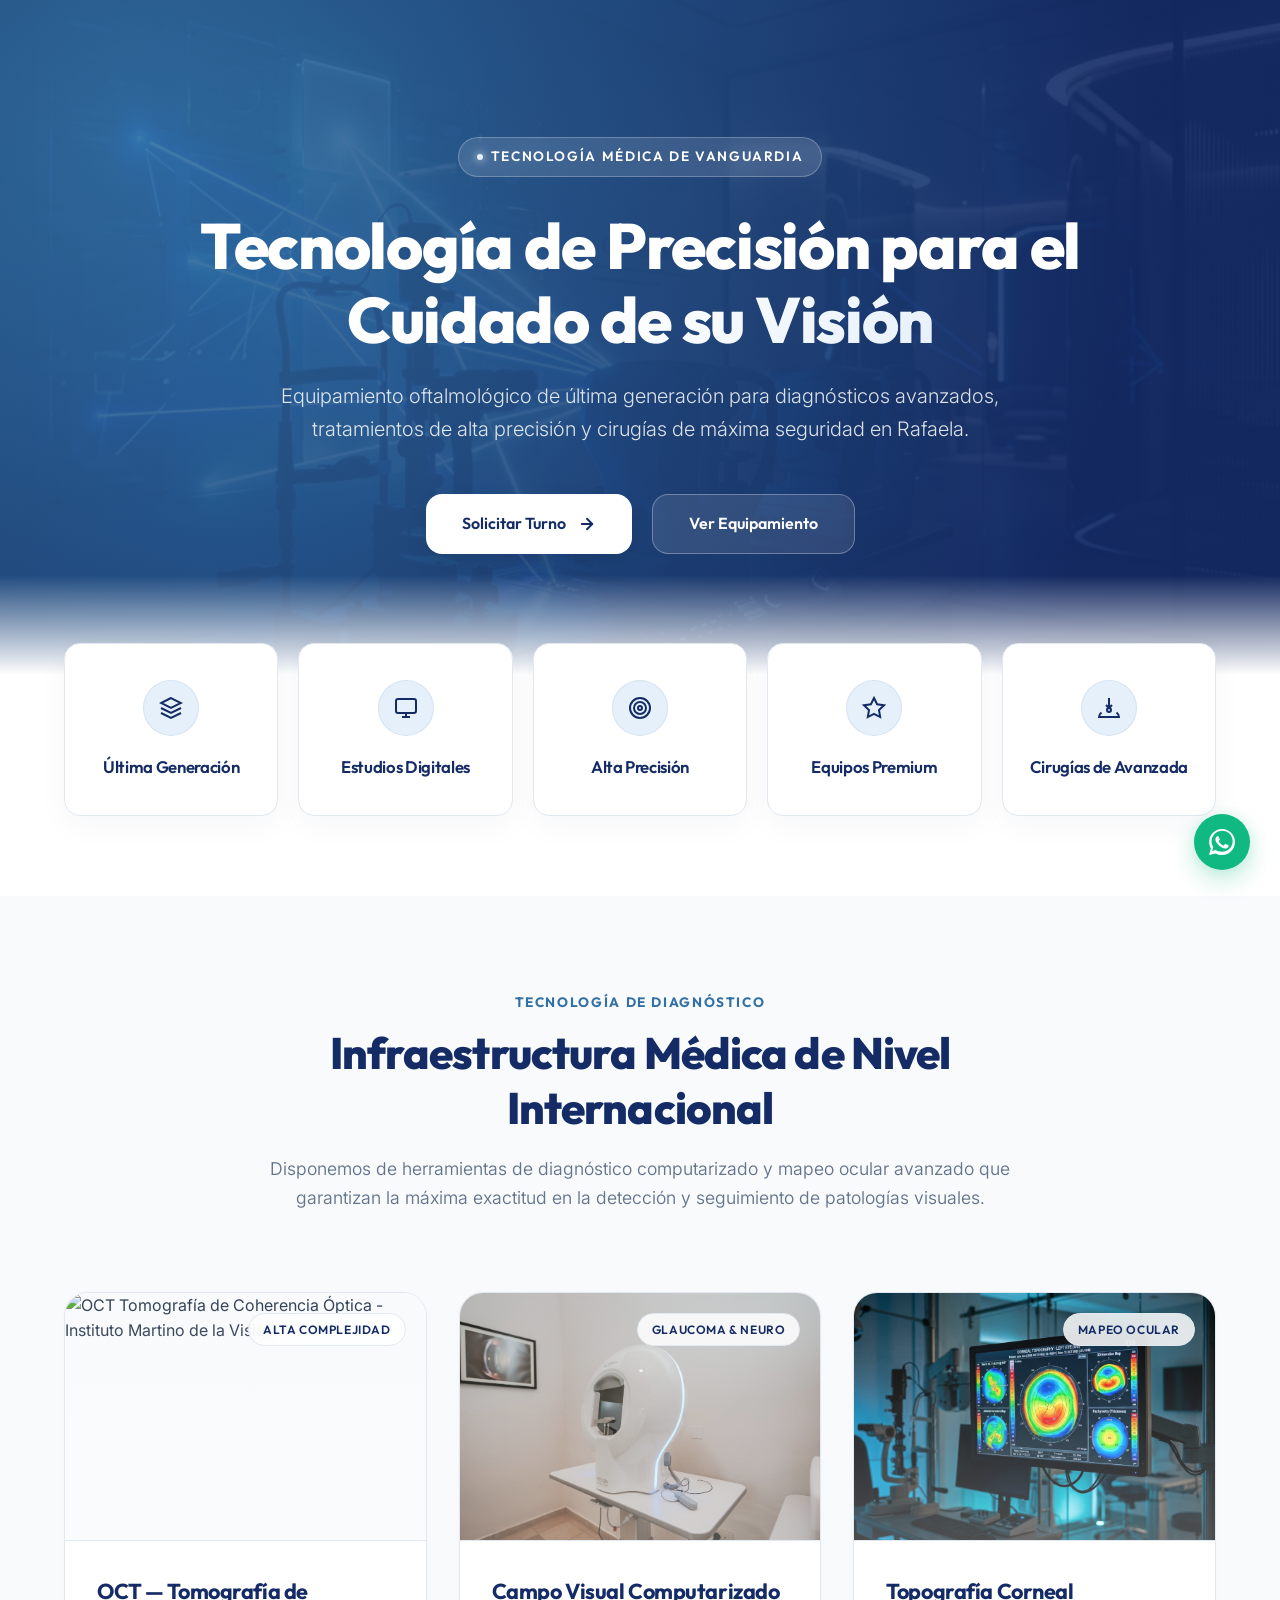
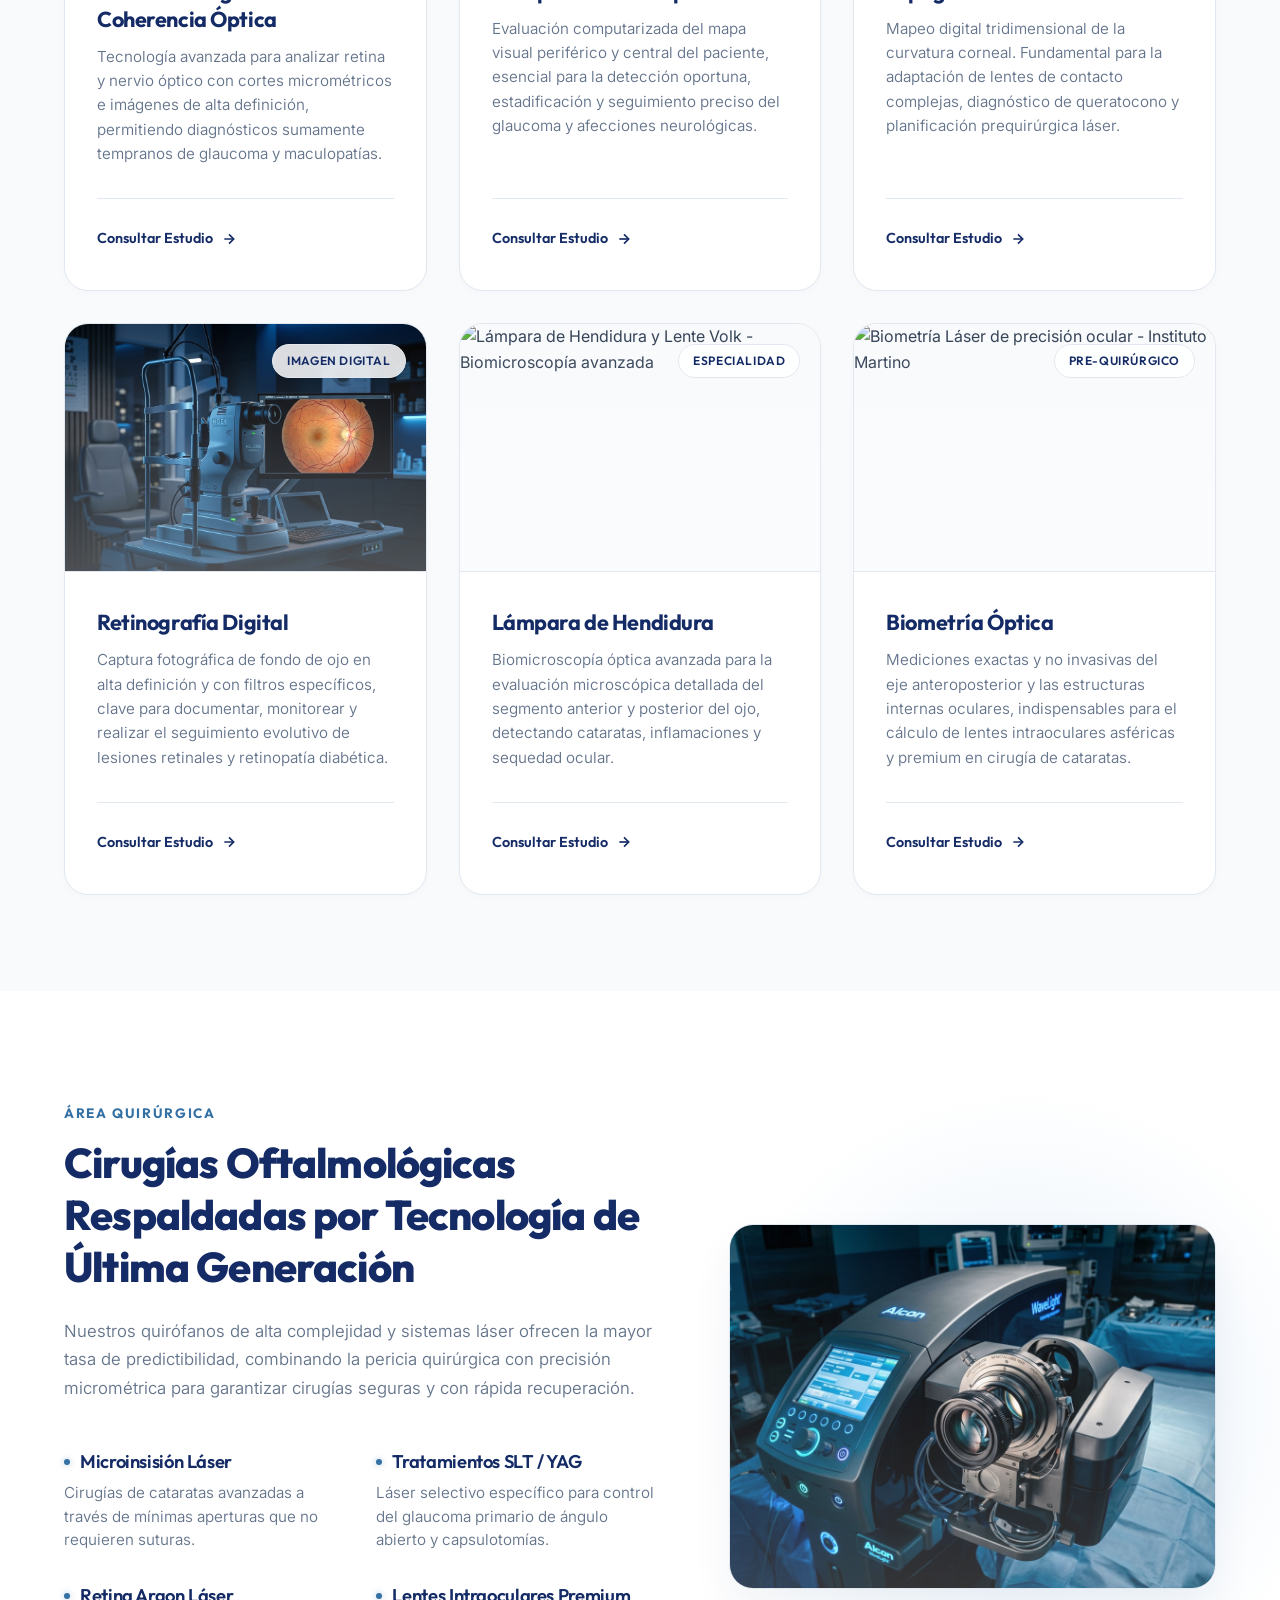
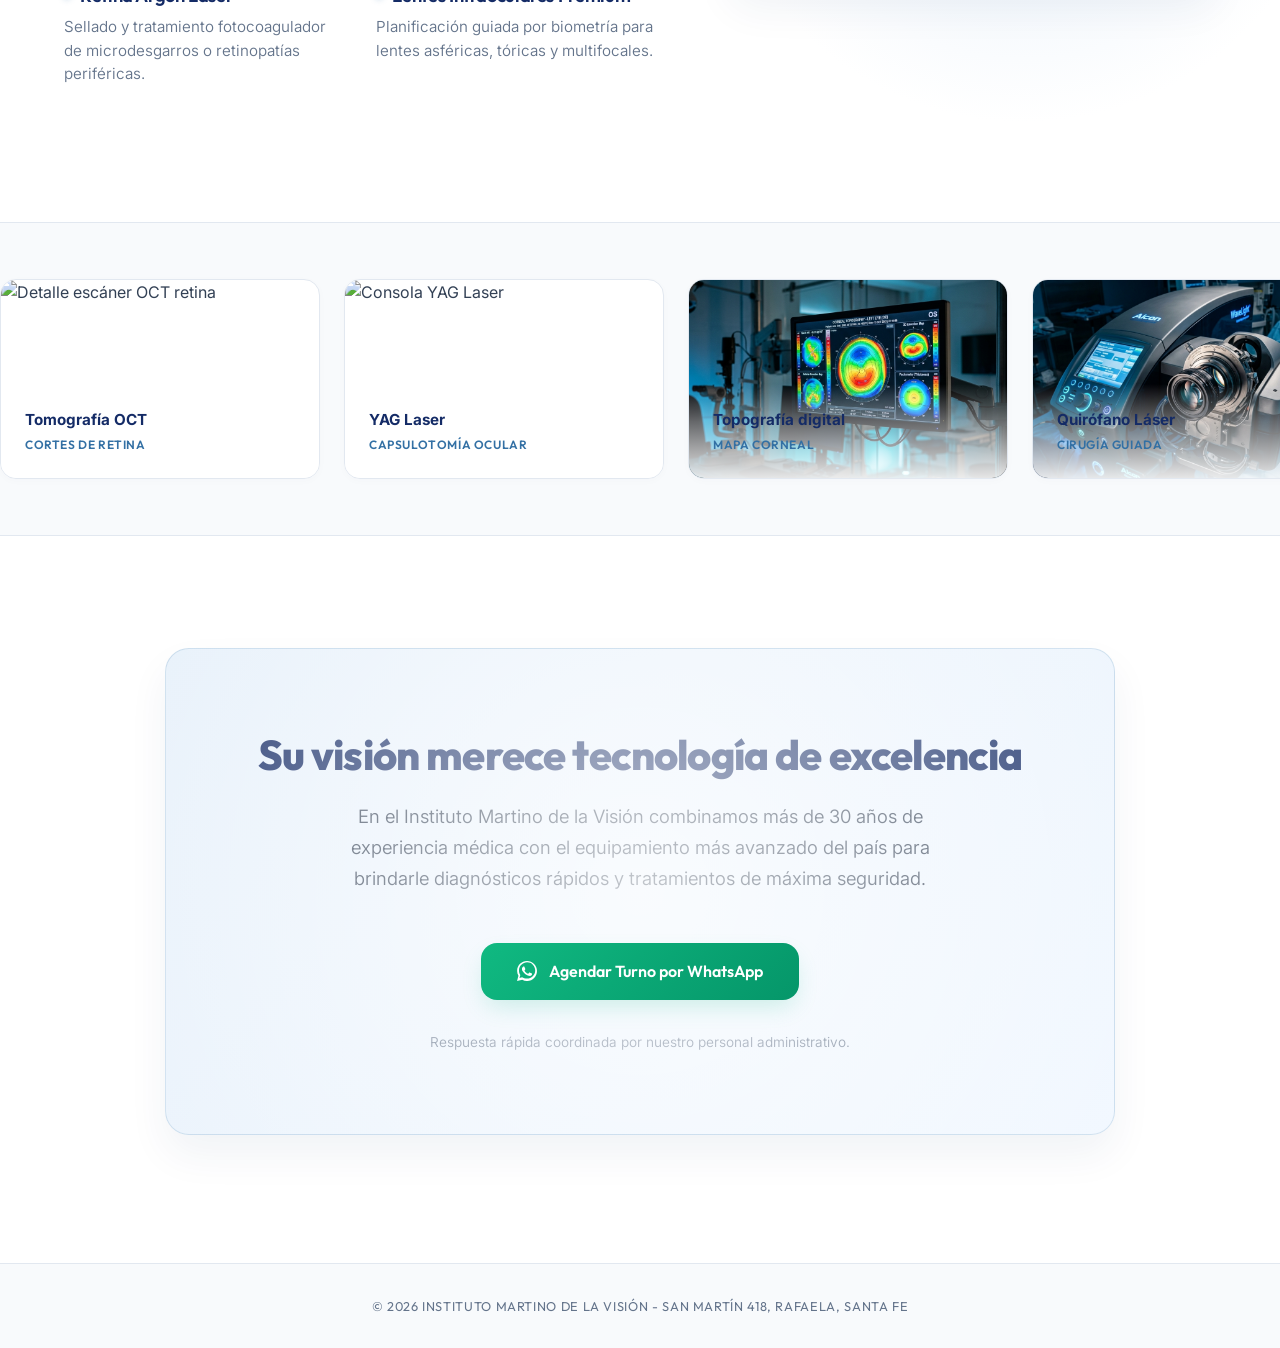
==== index.html @ b9abd625 "Initial commit: Landing page and updated equipment image for Campo Visual Computarizado" ====
<!DOCTYPE html>
<html lang="es">
<head>
    <meta charset="UTF-8">
    <meta name="viewport" content="width=device-width, initial-scale=1.0">
    <meta http-equiv="X-UA-Compatible" content="IE=edge">
    
    <!-- SEO Optimization -->
    <title>Tecnología y Equipamiento Oftalmológico de Avanzada | Instituto Martino de la Visión</title>
    <meta name="description" content="Acceda al equipamiento oftalmológico de última generación en Rafaela. Diagnósticos de precisión, tomografía OCT, topografía corneal, estudios computarizados y cirugías oftalmológicas avanzadas de máxima seguridad en el Instituto Martino.">
    <meta name="keywords" content="equipamiento oftalmológico Rafaela, tecnología oftalmológica, OCT Rafaela, estudios oftalmológicos Rafaela, tomografía ocular Rafaela, clínica oftalmológica avanzada, Instituto Martino equipamiento, biometría láser Rafaela, campo visual computarizado Rafaela">
    <meta name="author" content="Instituto Martino de la Visión">
    
    <!-- Favicon (Wix CDN representation for seamlessness) -->
    <link rel="icon" sizes="192x192" href="https://static.parastorage.com/client/pfavico.ico" type="image/x-icon">
    
    <!-- Local Stylesheet -->
    <link rel="stylesheet" href="css/styles.css">
</head>
<body>

    <!-- SECTION 1: HERO (Cinemática e Impactante) -->
    <section class="hero" aria-labelledby="hero-heading">
        <div class="hero-container">
            <span class="hero-tag">Tecnología Médica de Vanguardia</span>
            <h1 id="hero-heading" class="hero-title">
                Tecnología de Precisión para el <span>Cuidado de su Visión</span>
            </h1>
            <p class="hero-subtitle">
                Equipamiento oftalmológico de última generación para diagnósticos avanzados, tratamientos de alta precisión y cirugías de máxima seguridad en Rafaela.
            </p>
            <div class="hero-actions">
                <a href="#cta" class="btn btn-primary" id="hero-cta-turno">
                    Solicitar Turno
                    <svg width="18" height="18" viewBox="0 0 24 24" fill="none" stroke="currentColor" stroke-width="2.5" stroke-linecap="round" stroke-linejoin="round">
                        <line x1="5" y1="12" x2="19" y2="12"></line>
                        <polyline points="12 5 19 12 12 19"></polyline>
                    </svg>
                </a>
                <a href="#equipamiento" class="btn btn-secondary" id="hero-cta-equipos">Ver Equipamiento</a>
            </div>
        </div>
    </section>

    <!-- SECTION 2: ESTADÍSTICAS PREMIUM (Apple Style Cards) -->
    <section class="stats" aria-label="Pilares Tecnológicos">
        <div class="stats-container">
            <!-- Card 1: Última Generación -->
            <div class="stat-card" id="stat-generacion">
                <div class="stat-icon-wrapper">
                    <svg viewBox="0 0 24 24">
                        <path d="M12 2L2 7l10 5 10-5-10-5zM2 17l10 5 10-5M2 12l10 5 10-5"/>
                    </svg>
                </div>
                <h3 class="stat-title">Última Generación</h3>
            </div>
            
            <!-- Card 2: Estudios Computarizados -->
            <div class="stat-card" id="stat-estudios">
                <div class="stat-icon-wrapper">
                    <svg viewBox="0 0 24 24">
                        <rect x="2" y="3" width="20" height="14" rx="2" ry="2"/>
                        <line x1="8" y1="21" x2="16" y2="21"/>
                        <line x1="12" y1="17" x2="12" y2="21"/>
                    </svg>
                </div>
                <h3 class="stat-title">Estudios Digitales</h3>
            </div>
            
            <!-- Card 3: Alta Precisión -->
            <div class="stat-card" id="stat-precision">
                <div class="stat-icon-wrapper">
                    <svg viewBox="0 0 24 24">
                        <circle cx="12" cy="12" r="10"/>
                        <circle cx="12" cy="12" r="6"/>
                        <circle cx="12" cy="12" r="2"/>
                    </svg>
                </div>
                <h3 class="stat-title">Alta Precisión</h3>
            </div>
            
            <!-- Card 4: Equipamiento Premium -->
            <div class="stat-card" id="stat-premium">
                <div class="stat-icon-wrapper">
                    <svg viewBox="0 0 24 24">
                        <polygon points="12 2 15.09 8.26 22 9.27 17 14.14 18.18 21.02 12 17.77 5.82 21.02 7 14.14 2 9.27 8.91 8.26 12 2"/>
                    </svg>
                </div>
                <h3 class="stat-title">Equipos Premium</h3>
            </div>
            
            <!-- Card 5: Cirugías Avanzadas -->
            <div class="stat-card" id="stat-cirugias">
                <div class="stat-icon-wrapper">
                    <svg viewBox="0 0 24 24">
                        <path d="M4.5 16.5c-1.5 1.25-2.5 3-2.5 4.5h20c0-1.5-1-3.25-2.5-4.5"/>
                        <path d="M12 2v10M9 9l3 3 3-3"/>
                        <circle cx="12" cy="14" r="2"/>
                    </svg>
                </div>
                <h3 class="stat-title">Cirugías de Avanzada</h3>
            </div>
        </div>
    </section>

    <!-- SECTION 3: NUESTRO EQUIPAMIENTO (Rejilla de Tarjetas Grandes) -->
    <section class="equipment-section" id="equipamiento" aria-labelledby="equipamiento-heading">
        <div class="section-header">
            <span class="section-badge">Tecnología de Diagnóstico</span>
            <h2 id="equipamiento-heading" class="section-title">Infraestructura Médica de Nivel Internacional</h2>
            <p class="section-description">
                Disponemos de herramientas de diagnóstico computarizado y mapeo ocular avanzado que garantizan la máxima exactitud en la detección y seguimiento de patologías visuales.
            </p>
        </div>
        
        <div class="equipment-grid">
            <!-- 1. OCT — Tomografía de Coherencia Óptica -->
            <article class="equipment-card" id="card-oct">
                <div class="equipment-image-container">
                    <img src="https://static.wixstatic.com/media/8e4473_d37903acd09848698df9f191462b2efa~mv2.png" 
                         alt="OCT Tomografía de Coherencia Óptica - Instituto Martino de la Visión" 
                         class="equipment-image" loading="lazy">
                    <div class="equipment-image-overlay"></div>
                    <span class="equipment-badge">Alta Complejidad</span>
                </div>
                <div class="equipment-info">
                    <h3 class="equipment-name">OCT — Tomografía de Coherencia Óptica</h3>
                    <p class="equipment-desc">
                        Tecnología avanzada para analizar retina y nervio óptico con cortes micrométricos e imágenes de alta definición, permitiendo diagnósticos sumamente tempranos de glaucoma y maculopatías.
                    </p>
                    <div class="equipment-footer">
                        <a href="https://wa.me/5493492217219?text=Hola,%20quisiera%20consultar%20por%20un%20estudio%20de%20OCT" 
                           class="equipment-action" target="_blank" rel="noopener noreferrer">
                            Consultar Estudio
                            <svg viewBox="0 0 24 24">
                                <line x1="5" y1="12" x2="19" y2="12"></line>
                                <polyline points="12 5 19 12 12 19"></polyline>
                            </svg>
                        </a>
                    </div>
                </div>
            </article>

            <!-- 2. Campo Visual Computarizado -->
            <article class="equipment-card" id="card-cvc">
                <div class="equipment-image-container">
                    <img src="images/campo_visual.jpg" 
                         alt="Campo Visual Computarizado - Analizador Humprey moderno" 
                         class="equipment-image" loading="lazy">
                    <div class="equipment-image-overlay"></div>
                    <span class="equipment-badge">Glaucoma & Neuro</span>
                </div>
                <div class="equipment-info">
                    <h3 class="equipment-name">Campo Visual Computarizado</h3>
                    <p class="equipment-desc">
                        Evaluación computarizada del mapa visual periférico y central del paciente, esencial para la detección oportuna, estadificación y seguimiento preciso del glaucoma y afecciones neurológicas.
                    </p>
                    <div class="equipment-footer">
                        <a href="https://wa.me/5493492217219?text=Hola,%20quisiera%20consultar%20por%20un%20estudio%20de%20Campo%20Visual%20Computarizado" 
                           class="equipment-action" target="_blank" rel="noopener noreferrer">
                            Consultar Estudio
                            <svg viewBox="0 0 24 24">
                                <line x1="5" y1="12" x2="19" y2="12"></line>
                                <polyline points="12 5 19 12 12 19"></polyline>
                            </svg>
                        </a>
                    </div>
                </div>
            </article>

            <!-- 3. Topografía Corneal -->
            <article class="equipment-card" id="card-topografia">
                <div class="equipment-image-container">
                    <img src="images/topografia_corneal.png" 
                         alt="Topografía Corneal - Mapeo 3D digital de la córnea" 
                         class="equipment-image" loading="lazy">
                    <div class="equipment-image-overlay"></div>
                    <span class="equipment-badge">Mapeo Ocular</span>
                </div>
                <div class="equipment-info">
                    <h3 class="equipment-name">Topografía Corneal</h3>
                    <p class="equipment-desc">
                        Mapeo digital tridimensional de la curvatura corneal. Fundamental para la adaptación de lentes de contacto complejas, diagnóstico de queratocono y planificación prequirúrgica láser.
                    </p>
                    <div class="equipment-footer">
                        <a href="https://wa.me/5493492217219?text=Hola,%20quisiera%20consultar%20por%20un%20estudio%20de%20Topograf%C3%ADa%20Corneal" 
                           class="equipment-action" target="_blank" rel="noopener noreferrer">
                            Consultar Estudio
                            <svg viewBox="0 0 24 24">
                                <line x1="5" y1="12" x2="19" y2="12"></line>
                                <polyline points="12 5 19 12 12 19"></polyline>
                            </svg>
                        </a>
                    </div>
                </div>
            </article>

            <!-- 4. Retinografía Digital -->
            <article class="equipment-card" id="card-retinografia">
                <div class="equipment-image-container">
                    <img src="images/retinografia.png" 
                         alt="Retinografía Digital de alta resolución de retina" 
                         class="equipment-image" loading="lazy">
                    <div class="equipment-image-overlay"></div>
                    <span class="equipment-badge">Imagen Digital</span>
                </div>
                <div class="equipment-info">
                    <h3 class="equipment-name">Retinografía Digital</h3>
                    <p class="equipment-desc">
                        Captura fotográfica de fondo de ojo en alta definición y con filtros específicos, clave para documentar, monitorear y realizar el seguimiento evolutivo de lesiones retinales y retinopatía diabética.
                    </p>
                    <div class="equipment-footer">
                        <a href="https://wa.me/5493492217219?text=Hola,%20quisiera%20consultar%20por%20un%20estudio%20de%20Retinograf%C3%ADa%20Digital" 
                           class="equipment-action" target="_blank" rel="noopener noreferrer">
                            Consultar Estudio
                            <svg viewBox="0 0 24 24">
                                <line x1="5" y1="12" x2="19" y2="12"></line>
                                <polyline points="12 5 19 12 12 19"></polyline>
                            </svg>
                        </a>
                    </div>
                </div>
            </article>

            <!-- 5. Lámpara de Hendidura -->
            <article class="equipment-card" id="card-hendidura">
                <div class="equipment-image-container">
                    <img src="https://static.wixstatic.com/media/8e4473_5eaf302581384e9aa98f4da72eb62b73~mv2.png" 
                         alt="Lámpara de Hendidura y Lente Volk - Biomicroscopía avanzada" 
                         class="equipment-image" loading="lazy">
                    <div class="equipment-image-overlay"></div>
                    <span class="equipment-badge">Especialidad</span>
                </div>
                <div class="equipment-info">
                    <h3 class="equipment-name">Lámpara de Hendidura</h3>
                    <p class="equipment-desc">
                        Biomicroscopía óptica avanzada para la evaluación microscópica detallada del segmento anterior y posterior del ojo, detectando cataratas, inflamaciones y sequedad ocular.
                    </p>
                    <div class="equipment-footer">
                        <a href="https://wa.me/5493492217219?text=Hola,%20quisiera%20consultar%20por%20una%20consulta%20con%20L%C3%A1mpara%20de%20Hendidura" 
                           class="equipment-action" target="_blank" rel="noopener noreferrer">
                            Consultar Estudio
                            <svg viewBox="0 0 24 24">
                                <line x1="5" y1="12" x2="19" y2="12"></line>
                                <polyline points="12 5 19 12 12 19"></polyline>
                            </svg>
                        </a>
                    </div>
                </div>
            </article>

            <!-- 6. Biometría Óptica -->
            <article class="equipment-card" id="card-biometria">
                <div class="equipment-image-container">
                    <img src="https://static.wixstatic.com/media/8e4473_514353db1e6e42b592003eb2cf0bf6c0~mv2.jpg" 
                         alt="Biometría Láser de precisión ocular - Instituto Martino" 
                         class="equipment-image" loading="lazy">
                    <div class="equipment-image-overlay"></div>
                    <span class="equipment-badge">Pre-Quirúrgico</span>
                </div>
                <div class="equipment-info">
                    <h3 class="equipment-name">Biometría Óptica</h3>
                    <p class="equipment-desc">
                        Mediciones exactas y no invasivas del eje anteroposterior y las estructuras internas oculares, indispensables para el cálculo de lentes intraoculares asféricas y premium en cirugía de cataratas.
                    </p>
                    <div class="equipment-footer">
                        <a href="https://wa.me/5493492217219?text=Hola,%20quisiera%20consultar%20por%20un%20estudio%20de%20Biometr%C3%ADa%20%C3%93ptica" 
                           class="equipment-action" target="_blank" rel="noopener noreferrer">
                            Consultar Estudio
                            <svg viewBox="0 0 24 24">
                                <line x1="5" y1="12" x2="19" y2="12"></line>
                                <polyline points="12 5 19 12 12 19"></polyline>
                            </svg>
                        </a>
                    </div>
                </div>
            </article>
        </div>
    </section>

    <!-- SECTION 4: TECNOLOGÍA PARA CIRUGÍAS (Diseño Premium Oscuro) -->
    <section class="surgery-section" aria-labelledby="surgery-heading">
        <div class="surgery-container">
            <div class="surgery-content">
                <span class="section-badge">Área Quirúrgica</span>
                <h2 id="surgery-heading" class="surgery-title">Cirugías Oftalmológicas Respaldadas por Tecnología de Última Generación</h2>
                <p class="surgery-desc">
                    Nuestros quirófanos de alta complejidad y sistemas láser ofrecen la mayor tasa de predictibilidad, combinando la pericia quirúrgica con precisión micrométrica para garantizar cirugías seguras y con rápida recuperación.
                </p>
                
                <div class="surgery-features">
                    <div class="surgery-feature-item">
                        <h4 class="surgery-feature-title">Microinsisión Láser</h4>
                        <p class="surgery-feature-text">Cirugías de cataratas avanzadas a través de mínimas aperturas que no requieren suturas.</p>
                    </div>
                    <div class="surgery-feature-item">
                        <h4 class="surgery-feature-title">Tratamientos SLT / YAG</h4>
                        <p class="surgery-feature-text">Láser selectivo específico para control del glaucoma primario de ángulo abierto y capsulotomías.</p>
                    </div>
                    <div class="surgery-feature-item">
                        <h4 class="surgery-feature-title">Retina Argon Láser</h4>
                        <p class="surgery-feature-text">Sellado y tratamiento fotocoagulador de microdesgarros o retinopatías periféricas.</p>
                    </div>
                    <div class="surgery-feature-item">
                        <h4 class="surgery-feature-title">Lentes Intraoculares Premium</h4>
                        <p class="surgery-feature-text">Planificación guiada por biometría para lentes asféricas, tóricas y multifocales.</p>
                    </div>
                </div>
            </div>
            <div class="surgery-image-container">
                <img src="images/laser_oftalmologico.png" 
                     alt="Equipamiento láser quirúrgico avanzado en quirófano oftalmológico" 
                     class="surgery-image" loading="lazy">
                <div class="surgery-image-overlay"></div>
            </div>
        </div>
    </section>

    <!-- SECTION 5: EXPERIENCIA VISUAL (Banda Deslizante Tecnológica) -->
    <section class="experience-section" aria-label="Galería Tecnológica">
        <div class="slider-wrapper">
            <!-- Slide 1: OCT -->
            <div class="slider-card">
                <img src="https://static.wixstatic.com/media/8e4473_d37903acd09848698df9f191462b2efa~mv2.png" alt="Detalle escáner OCT retina" loading="lazy">
                <div class="slider-overlay">
                    <span class="slider-card-title">Tomografía OCT</span>
                    <span class="slider-card-desc">Cortes de Retina</span>
                </div>
            </div>
            <!-- Slide 2: YAG -->
            <div class="slider-card">
                <img src="https://static.wixstatic.com/media/8e4473_077b68dfe21340bda96fb68768ef85d5~mv2.jpg" alt="Consola YAG Laser" loading="lazy">
                <div class="slider-overlay">
                    <span class="slider-card-title">YAG Laser</span>
                    <span class="slider-card-desc">Capsulotomía Ocular</span>
                </div>
            </div>
            <!-- Slide 3: Corneal Topo -->
            <div class="slider-card">
                <img src="images/topografia_corneal.png" alt="Mapa corneal digital 3D" loading="lazy">
                <div class="slider-overlay">
                    <span class="slider-card-title">Topografía digital</span>
                    <span class="slider-card-desc">Mapa Corneal</span>
                </div>
            </div>
            <!-- Slide 4: Laser consola -->
            <div class="slider-card">
                <img src="images/laser_oftalmologico.png" alt="Instrumental óptico de precisión quirúrgica" loading="lazy">
                <div class="slider-overlay">
                    <span class="slider-card-title">Quirófano Láser</span>
                    <span class="slider-card-desc">Cirugía Guiada</span>
                </div>
            </div>
            <!-- Slide 5: Refractometro -->
            <div class="slider-card">
                <img src="https://static.wixstatic.com/media/8e4473_ec1150f61818477e867209f258da2b09~mv2.jpg" alt="Auto-refractómetro digital" loading="lazy">
                <div class="slider-overlay">
                    <span class="slider-card-title">Auto-Refracción</span>
                    <span class="slider-card-desc">Medición Automatizada</span>
                </div>
            </div>
            <!-- Slide 6: Retinografía -->
            <div class="slider-card">
                <img src="images/retinografia.png" alt="Primer plano de escáner retinal de fondo de ojo" loading="lazy">
                <div class="slider-overlay">
                    <span class="slider-card-title">Retinografía HD</span>
                    <span class="slider-card-desc">Fondo de Ojo</span>
                </div>
            </div>
            
            <!-- DUPLICADO PARA EFECTO MARQUEE INFINITO SIN CORTES -->
            <div class="slider-card">
                <img src="https://static.wixstatic.com/media/8e4473_d37903acd09848698df9f191462b2efa~mv2.png" alt="Detalle escáner OCT retina" loading="lazy">
                <div class="slider-overlay">
                    <span class="slider-card-title">Tomografía OCT</span>
                    <span class="slider-card-desc">Cortes de Retina</span>
                </div>
            </div>
            <div class="slider-card">
                <img src="https://static.wixstatic.com/media/8e4473_077b68dfe21340bda96fb68768ef85d5~mv2.jpg" alt="Consola YAG Laser" loading="lazy">
                <div class="slider-overlay">
                    <span class="slider-card-title">YAG Laser</span>
                    <span class="slider-card-desc">Capsulotomía Ocular</span>
                </div>
            </div>
            <div class="slider-card">
                <img src="images/topografia_corneal.png" alt="Mapa corneal digital 3D" loading="lazy">
                <div class="slider-overlay">
                    <span class="slider-card-title">Topografía digital</span>
                    <span class="slider-card-desc">Mapa Corneal</span>
                </div>
            </div>
            <div class="slider-card">
                <img src="images/laser_oftalmologico.png" alt="Instrumental óptico de precisión quirúrgica" loading="lazy">
                <div class="slider-overlay">
                    <span class="slider-card-title">Quirófano Láser</span>
                    <span class="slider-card-desc">Cirugía Guiada</span>
                </div>
            </div>
            <div class="slider-card">
                <img src="https://static.wixstatic.com/media/8e4473_ec1150f61818477e867209f258da2b09~mv2.jpg" alt="Auto-refractómetro digital" loading="lazy">
                <div class="slider-overlay">
                    <span class="slider-card-title">Auto-Refracción</span>
                    <span class="slider-card-desc">Medición Automatizada</span>
                </div>
            </div>
            <div class="slider-card">
                <img src="images/retinografia.png" alt="Primer plano de escáner retinal de fondo de ojo" loading="lazy">
                <div class="slider-overlay">
                    <span class="slider-card-title">Retinografía HD</span>
                    <span class="slider-card-desc">Fondo de Ojo</span>
                </div>
            </div>
        </div>
    </section>

    <!-- SECTION 6: CTA FINAL (WhatsApp) -->
    <section class="cta-section" id="cta" aria-labelledby="cta-heading">
        <div class="cta-container">
            <h2 id="cta-heading" class="cta-title">Su visión merece tecnología de excelencia</h2>
            <p class="cta-subtitle">
                En el Instituto Martino de la Visión combinamos más de 30 años de experiencia médica con el equipamiento más avanzado del país para brindarle diagnósticos rápidos y tratamientos de máxima seguridad.
            </p>
            <div class="cta-buttons">
                <a href="https://wa.me/5493492217219?text=Hola,%20quisiera%20solicitar%20un%20turno%20para%20estudios%20oftalmol%C3%B3gicos" 
                   class="btn btn-whatsapp" target="_blank" rel="noopener noreferrer">
                    <!-- WhatsApp SVG Icon -->
                    <svg viewBox="0 0 24 24">
                        <path d="M.057 24l1.687-6.163c-1.041-1.804-1.588-3.849-1.587-5.946C.06 5.348 5.397.01 12.008.01c3.202.001 6.212 1.246 8.477 3.513 2.262 2.268 3.507 5.28 3.505 8.484-.004 6.657-5.34 11.997-11.953 11.997-2.005-.001-3.973-.502-5.724-1.458L0 24zm6.06-4.526c1.677.994 3.321 1.52 5.864 1.522 5.432 0 9.852-4.364 9.855-9.727.002-2.599-1.01-5.044-2.85-6.887C17.29 2.54 14.85 1.52 12.235 1.52c-5.438 0-9.856 4.367-9.859 9.729-.001 2.189.576 3.791 1.597 5.409l-.99 3.616 3.074-.8zM17.47 14.77c-.3-.15-1.776-.875-2.05-.974-.275-.098-.475-.148-.675.15-.2.3-.775.974-.95 1.173-.175.2-.35.225-.65.075-.3-.15-1.267-.467-2.413-1.487-.893-.795-1.495-1.777-1.67-2.076-.175-.3-.02-.462.13-.611.135-.134.3-.349.45-.524.148-.175.2-.299.3-.499.1-.2.05-.375-.025-.524-.075-.15-.675-1.625-.925-2.224-.244-.589-.493-.51-.675-.52-.172-.007-.372-.008-.572-.008-.2 0-.525.075-.8.375-.275.3-1.05 1.024-1.05 2.5 0 1.475 1.075 2.9 1.225 3.1.15.2 2.11 3.22 5.11 4.52.714.31 1.272.49 1.707.63.717.227 1.37.195 1.887.118.577-.087 1.776-.726 2.025-1.427.25-.7.25-1.3.175-1.428-.075-.125-.275-.201-.575-.351z"/>
                    </svg>
                    Agendar Turno por WhatsApp
                </a>
            </div>
            <p class="cta-note">Respuesta rápida coordinada por nuestro personal administrativo.</p>
        </div>
    </section>

    <!-- FLOATING WHATSAPP BUTTON (FOR ACCESSIBILITY) -->
    <a href="https://wa.me/5493492217219?text=Hola,%20quisiera%20solicitar%20un%20turno%20para%20el%20Instituto%20Martino" 
       class="whatsapp-float" target="_blank" rel="noopener noreferrer" aria-label="Escribir al Instituto Martino por WhatsApp">
        <svg viewBox="0 0 24 24">
            <path d="M.057 24l1.687-6.163c-1.041-1.804-1.588-3.849-1.587-5.946C.06 5.348 5.397.01 12.008.01c3.202.001 6.212 1.246 8.477 3.513 2.262 2.268 3.507 5.28 3.505 8.484-.004 6.657-5.34 11.997-11.953 11.997-2.005-.001-3.973-.502-5.724-1.458L0 24zm6.06-4.526c1.677.994 3.321 1.52 5.864 1.522 5.432 0 9.852-4.364 9.855-9.727.002-2.599-1.01-5.044-2.85-6.887C17.29 2.54 14.85 1.52 12.235 1.52c-5.438 0-9.856 4.367-9.859 9.729-.001 2.189.576 3.791 1.597 5.409l-.99 3.616 3.074-.8zM17.47 14.77c-.3-.15-1.776-.875-2.05-.974-.275-.098-.475-.148-.675.15-.2.3-.775.974-.95 1.173-.175.2-.35.225-.65.075-.3-.15-1.267-.467-2.413-1.487-.893-.795-1.495-1.777-1.67-2.076-.175-.3-.02-.462.13-.611.135-.134.3-.349.45-.524.148-.175.2-.299.3-.499.1-.2.05-.375-.025-.524-.075-.15-.675-1.625-.925-2.224-.244-.589-.493-.51-.675-.52-.172-.007-.372-.008-.572-.008-.2 0-.525.075-.8.375-.275.3-1.05 1.024-1.05 2.5 0 1.475 1.075 2.9 1.225 3.1.15.2 2.11 3.22 5.11 4.52.714.31 1.272.49 1.707.63.717.227 1.37.195 1.887.118.577-.087 1.776-.726 2.025-1.427.25-.7.25-1.3.175-1.428-.075-.125-.275-.201-.575-.351z"/>
        </svg>
    </a>

    <!-- IFRAME EMBED FOOTER -->
    <footer class="embed-helper-footer" aria-label="Información institucional">
        © 2026 Instituto Martino de la Visión - San Martín 418, Rafaela, Santa Fe
    </footer>

</body>
</html>
---- css/styles.css ----
@import url('https://fonts.googleapis.com/css2?family=Inter:wght@300;400;500;600&family=Outfit:wght@300;400;500;600;700;800&display=swap');

/* ==========================================================================
   SISTEMA DE DISEÑO & TOKENS DE ESTILOS (LUMINOSO & MÉDICO PREMIUM)
   ========================================================================== */
:root {
    /* Paleta de Colores Luminosos (Estilo Apple Health / Clínica Premium) */
    --color-bg-light: #f8fafc;         /* Gris Claro Sedoso */
    --color-bg-white: #ffffff;         /* Blanco Puro */
    
    --color-primary: #142B66;         /* Azul Institucional Martino (Deep Blue) */
    --color-primary-light: #1f3d8a;
    --color-primary-rgb: 20, 43, 102;
    
    --color-secondary: #3370A4;       /* Azul Intermedio */
    --color-secondary-hover: #26557c;
    --color-secondary-rgb: 51, 112, 164;
    
    --color-accent: #4682B4;          /* Azul Acero Celeste */
    --color-accent-light: #e6f0fa;     /* Celeste Suave de Contraste */
    --color-accent-blue-rgb: 70, 130, 180;
    
    /* Colores de Textos */
    --color-text-dark: #334155;        /* Gris Pizarra Profundo */
    --color-text-muted: #64748b;       /* Gris Muted */
    --color-text-muted-light: #94a3b8; /* Gris Muted Claro */
    --color-white: #ffffff;
    
    /* Botones & CTA */
    --color-whatsapp: #10b981;        /* Verde Esmeralda Médico */
    --color-whatsapp-hover: #059669;
    --color-border: #e2e8f0;           /* Borde Fino Gris */
    
    /* Tipografía */
    --font-display: 'Outfit', sans-serif;
    --font-body: 'Inter', sans-serif;
    
    /* Bordes y Sombras */
    --radius-sm: 8px;
    --radius-md: 16px;
    --radius-lg: 24px;
    --radius-full: 9999px;
    
    /* Sombras Sutiles y Delicadas (Apple Style) */
    --shadow-sm: 0 2px 8px rgba(20, 43, 102, 0.02);
    --shadow-md: 0 10px 30px rgba(20, 43, 102, 0.04);
    --shadow-lg: 0 20px 40px rgba(20, 43, 102, 0.06);
    --shadow-premium: 0 30px 60px rgba(20, 43, 102, 0.08);
    --shadow-glow: 0 0 20px rgba(51, 112, 164, 0.15);
    
    /* Transiciones */
    --transition-smooth: all 0.5s cubic-bezier(0.16, 1, 0.3, 1);
    --transition-fast: all 0.25s ease;
}

/* ==========================================================================
   RESET & CONFIGURACIÓN GLOBAL
   ========================================================================== */
*, *::before, *::after {
    box-sizing: border-box;
    margin: 0;
    padding: 0;
}

html {
    scroll-behavior: smooth;
    font-size: 16px;
    -webkit-font-smoothing: antialiased;
    -moz-osx-font-smoothing: grayscale;
}

body {
    font-family: var(--font-body);
    color: var(--color-text-dark);
    background-color: var(--color-bg-white);
    line-height: 1.6;
    overflow-x: hidden;
}

/* Tipografía Consistente */
h1, h2, h3, h4, h5 {
    font-family: var(--font-display);
    font-weight: 600;
    letter-spacing: -0.02em;
    line-height: 1.25;
    color: var(--color-primary);
}

p {
    font-family: var(--font-body);
    font-weight: 400;
    color: var(--color-text-muted);
}

/* Botones Premium */
.btn {
    display: inline-flex;
    align-items: center;
    justify-content: center;
    gap: 12px;
    font-family: var(--font-display);
    font-weight: 600;
    font-size: 1rem;
    padding: 16px 36px;
    border-radius: var(--radius-md);
    cursor: pointer;
    transition: var(--transition-smooth);
    text-decoration: none;
    border: none;
    outline: none;
    position: relative;
    overflow: hidden;
}

.btn-primary {
    background: linear-gradient(135deg, var(--color-secondary), var(--color-primary));
    color: var(--color-white);
    box-shadow: 0 10px 25px -5px rgba(20, 43, 102, 0.2);
}

.btn-primary:hover {
    transform: translateY(-3px);
    box-shadow: 0 15px 30px -5px rgba(20, 43, 102, 0.35), var(--shadow-glow);
}

.btn-secondary {
    background: var(--color-white);
    color: var(--color-primary);
    border: 1px solid var(--color-border);
    box-shadow: var(--shadow-sm);
}

.btn-secondary:hover {
    background: var(--color-bg-light);
    border-color: rgba(20, 43, 102, 0.2);
    transform: translateY(-3px);
    box-shadow: var(--shadow-md);
}

.btn-whatsapp {
    background: linear-gradient(135deg, var(--color-whatsapp), #059669);
    color: var(--color-white);
    box-shadow: 0 10px 25px -5px rgba(16, 185, 129, 0.2);
}

.btn-whatsapp:hover {
    transform: translateY(-3px);
    box-shadow: 0 15px 30px -5px rgba(16, 185, 129, 0.4), 0 0 20px rgba(16, 185, 129, 0.2);
}

.btn-whatsapp svg {
    width: 20px;
    height: 20px;
    fill: currentColor;
}

/* ==========================================================================
   1. HERO SECTION (LUMINOSA Y SOFISTICADA)
   ========================================================================== */
.hero {
    position: relative;
    min-height: 75vh;
    display: flex;
    align-items: center;
    justify-content: center;
    padding: 7rem 5% 6rem 5%;
    background-color: var(--color-primary);
    /* Overlay azul institucional sofisticado sobre imagen médica real */
    background-image: 
        radial-gradient(circle at 10% 20%, rgba(51, 112, 164, 0.9) 0%, rgba(20, 43, 102, 0.92) 80%),
        url('../images/hero_bg.png');
    background-size: cover;
    background-position: center;
    overflow: hidden;
}

.hero::after {
    content: '';
    position: absolute;
    bottom: 0;
    left: 0;
    right: 0;
    height: 100px;
    background: linear-gradient(to top, var(--color-bg-white), transparent);
    pointer-events: none;
}

.hero-container {
    max-width: 1200px;
    width: 100%;
    margin: 0 auto;
    display: flex;
    flex-direction: column;
    align-items: center;
    text-align: center;
    z-index: 2;
}

.hero-tag {
    display: inline-flex;
    align-items: center;
    gap: 8px;
    background: rgba(255, 255, 255, 0.12);
    border: 1px solid rgba(255, 255, 255, 0.25);
    color: var(--color-white);
    padding: 8px 18px;
    font-size: 0.85rem;
    font-weight: 600;
    font-family: var(--font-display);
    text-transform: uppercase;
    letter-spacing: 0.12em;
    border-radius: var(--radius-full);
    margin-bottom: 2rem;
    backdrop-filter: blur(8px);
    -webkit-backdrop-filter: blur(8px);
    animation: fadeInDown 0.8s cubic-bezier(0.16, 1, 0.3, 1) both;
}

.hero-tag::before {
    content: '';
    display: inline-block;
    width: 6px;
    height: 6px;
    background-color: var(--color-accent-light);
    border-radius: 50%;
    box-shadow: 0 0 8px var(--color-white);
}

.hero-title {
    font-size: clamp(2.25rem, 5.5vw, 4rem);
    font-weight: 800;
    line-height: 1.15;
    color: var(--color-white);
    max-width: 950px;
    margin-bottom: 1.5rem;
    animation: fadeInUp 0.8s cubic-bezier(0.16, 1, 0.3, 1) 0.15s both;
}

.hero-title span {
    color: var(--color-accent-light);
    background: linear-gradient(135deg, var(--color-white) 40%, var(--color-accent-light) 100%);
    -webkit-background-clip: text;
    -webkit-text-fill-color: transparent;
}

.hero-subtitle {
    font-size: clamp(1rem, 2vw, 1.25rem);
    font-weight: 300;
    color: rgba(255, 255, 255, 0.85);
    max-width: 750px;
    margin-bottom: 3rem;
    line-height: 1.65;
    animation: fadeInUp 0.8s cubic-bezier(0.16, 1, 0.3, 1) 0.3s both;
}

.hero-actions {
    display: flex;
    gap: 1.25rem;
    flex-wrap: wrap;
    justify-content: center;
    animation: fadeInUp 0.8s cubic-bezier(0.16, 1, 0.3, 1) 0.45s both;
}

/* Sobrescribir botones dentro de Hero para legibilidad en fondo oscuro */
.hero .btn-primary {
    background: var(--color-white);
    color: var(--color-primary);
    box-shadow: 0 10px 25px -5px rgba(0, 0, 0, 0.15);
}

.hero .btn-primary:hover {
    background: var(--color-accent-light);
    color: var(--color-primary-light);
    box-shadow: 0 15px 30px -5px rgba(0, 0, 0, 0.25);
}

.hero .btn-secondary {
    background: rgba(255, 255, 255, 0.1);
    color: var(--color-white);
    border-color: rgba(255, 255, 255, 0.3);
    backdrop-filter: blur(10px);
    -webkit-backdrop-filter: blur(10px);
    box-shadow: none;
}

.hero .btn-secondary:hover {
    background: rgba(255, 255, 255, 0.2);
    border-color: var(--color-white);
}

/* ==========================================================================
   2. ESTADÍSTICAS & PILARES PREMIUM (APPLE HEALTH STYLE)
   ========================================================================== */
.stats {
    padding: 2rem 5% 5rem 5%;
    position: relative;
    z-index: 3;
    background-color: var(--color-bg-white);
}

.stats-container {
    max-width: 1200px;
    margin: -4rem auto 0 auto; /* Solape elegante */
    display: grid;
    grid-template-columns: repeat(5, 1fr);
    gap: 1.25rem;
}

.stat-card {
    background: var(--color-bg-white);
    border: 1px solid var(--color-border);
    border-radius: var(--radius-md);
    padding: 2.25rem 1.5rem;
    display: flex;
    flex-direction: column;
    align-items: center;
    text-align: center;
    transition: var(--transition-smooth);
    box-shadow: var(--shadow-md);
}

.stat-card:hover {
    transform: translateY(-8px);
    border-color: rgba(51, 112, 164, 0.3);
    box-shadow: var(--shadow-premium);
}

.stat-icon-wrapper {
    width: 56px;
    height: 56px;
    background: var(--color-accent-light);
    border-radius: 50%;
    display: flex;
    align-items: center;
    justify-content: center;
    margin-bottom: 1.25rem;
    color: var(--color-primary);
    border: 1px solid rgba(51, 112, 164, 0.1);
    transition: var(--transition-smooth);
}

.stat-card:hover .stat-icon-wrapper {
    background: var(--color-primary);
    color: var(--color-white);
    transform: scale(1.1) rotate(5deg);
    border-color: var(--color-primary);
}

.stat-icon-wrapper svg {
    width: 24px;
    height: 24px;
    stroke: currentColor;
    stroke-width: 2;
    fill: none;
}

.stat-title {
    font-size: 1.05rem;
    font-weight: 600;
    color: var(--color-primary);
    line-height: 1.35;
}

/* ==========================================================================
   3. SECCIÓN NUESTRO EQUIPAMIENTO (CARDS BLANCAS PREMIUM)
   ========================================================================== */
.equipment-section {
    padding: 6rem 5%;
    background-color: var(--color-bg-light);
    position: relative;
}

.section-header {
    max-width: 800px;
    margin: 0 auto 5rem auto;
    text-align: center;
}

.section-badge {
    color: var(--color-secondary);
    font-family: var(--font-display);
    font-weight: 700;
    font-size: 0.85rem;
    text-transform: uppercase;
    letter-spacing: 0.12em;
    margin-bottom: 0.75rem;
    display: block;
}

.section-title {
    font-size: clamp(2rem, 4vw, 2.75rem);
    font-weight: 800;
    color: var(--color-primary);
    margin-bottom: 1.25rem;
}

.section-description {
    font-size: 1.1rem;
    color: var(--color-text-muted);
    font-weight: 350;
}

.equipment-grid {
    display: grid;
    grid-template-columns: repeat(3, 1fr);
    gap: 2rem;
    max-width: 1200px;
    margin: 0 auto;
}

.equipment-card {
    background: var(--color-bg-white);
    border: 1px solid var(--color-border);
    border-radius: var(--radius-lg);
    overflow: hidden;
    display: flex;
    flex-direction: column;
    height: 100%;
    transition: var(--transition-smooth);
    box-shadow: var(--shadow-sm);
}

.equipment-card:hover {
    transform: translateY(-8px);
    border-color: rgba(51, 112, 164, 0.25);
    box-shadow: var(--shadow-premium);
}

.equipment-image-container {
    position: relative;
    aspect-ratio: 16/11;
    overflow: hidden;
    background-color: var(--color-bg-light);
    border-bottom: 1px solid var(--color-border);
}

.equipment-image {
    width: 100%;
    height: 100%;
    object-fit: cover;
    transition: transform 0.8s cubic-bezier(0.16, 1, 0.3, 1);
}

.equipment-card:hover .equipment-image {
    transform: scale(1.05);
}

.equipment-image-overlay {
    position: absolute;
    top: 0;
    left: 0;
    right: 0;
    bottom: 0;
    background: linear-gradient(to top, rgba(255, 255, 255, 0.3) 0%, transparent 100%);
    pointer-events: none;
}

.equipment-badge {
    position: absolute;
    top: 20px;
    right: 20px;
    background: rgba(255, 255, 255, 0.85);
    border: 1px solid var(--color-border);
    backdrop-filter: blur(10px);
    -webkit-backdrop-filter: blur(10px);
    color: var(--color-primary);
    padding: 6px 14px;
    font-size: 0.75rem;
    font-family: var(--font-display);
    font-weight: 600;
    text-transform: uppercase;
    letter-spacing: 0.05em;
    border-radius: var(--radius-full);
}

.equipment-info {
    padding: 2.25rem 2rem;
    display: flex;
    flex-direction: column;
    flex-grow: 1;
    position: relative;
}

.equipment-name {
    font-size: 1.35rem;
    font-weight: 700;
    color: var(--color-primary);
    margin-bottom: 0.75rem;
    line-height: 1.3;
    transition: var(--transition-fast);
}

.equipment-card:hover .equipment-name {
    color: var(--color-secondary);
}

.equipment-desc {
    font-size: 0.95rem;
    color: var(--color-text-muted);
    line-height: 1.6;
    margin-bottom: 2rem;
    font-weight: 350;
    flex-grow: 1;
}

.equipment-footer {
    border-top: 1px solid var(--color-border);
    padding-top: 1.5rem;
    display: flex;
    align-items: center;
    justify-content: space-between;
}

.equipment-action {
    display: inline-flex;
    align-items: center;
    gap: 8px;
    color: var(--color-primary);
    font-family: var(--font-display);
    font-weight: 600;
    font-size: 0.9rem;
    text-decoration: none;
    transition: var(--transition-fast);
    padding: 4px 0;
}

.equipment-action svg {
    width: 16px;
    height: 16px;
    transition: transform 0.3s ease;
    stroke: currentColor;
    stroke-width: 2.5;
    fill: none;
}

.equipment-card:hover .equipment-action {
    color: var(--color-secondary);
}

.equipment-card:hover .equipment-action svg {
    transform: translateX(4px);
}

/* ==========================================================================
   4. SECCIÓN TECNOLOGÍA PARA CIRUGÍAS (CLÍNICA LUMINOSA)
   ========================================================================== */
.surgery-section {
    padding: 7rem 5%;
    background-color: var(--color-bg-white);
    position: relative;
    overflow: hidden;
}

.surgery-section::before {
    content: '';
    position: absolute;
    top: 50%;
    left: 80%;
    width: 50vw;
    height: 50vw;
    background: radial-gradient(circle, var(--color-accent-light) 0%, transparent 70%);
    transform: translate(-50%, -50%);
    pointer-events: none;
}

.surgery-container {
    max-width: 1200px;
    margin: 0 auto;
    display: flex;
    align-items: center;
    gap: 4.5rem;
    position: relative;
    z-index: 2;
}

.surgery-content {
    flex: 1.1;
}

.surgery-title {
    font-size: clamp(2rem, 3.5vw, 2.6rem);
    font-weight: 800;
    color: var(--color-primary);
    line-height: 1.25;
    margin-bottom: 1.5rem;
}

.surgery-desc {
    font-size: 1.05rem;
    color: var(--color-text-muted);
    line-height: 1.7;
    margin-bottom: 3rem;
    font-weight: 350;
}

.surgery-features {
    display: grid;
    grid-template-columns: repeat(2, 1fr);
    gap: 2rem;
    margin-bottom: 1.5rem;
}

.surgery-feature-item {
    display: flex;
    flex-direction: column;
    gap: 0.5rem;
}

.surgery-feature-title {
    font-size: 1.15rem;
    font-weight: 600;
    color: var(--color-primary);
    display: flex;
    align-items: center;
    gap: 10px;
}

.surgery-feature-title::before {
    content: '';
    display: inline-block;
    width: 6px;
    height: 6px;
    background-color: var(--color-secondary);
    border-radius: 50%;
    box-shadow: 0 0 6px rgba(51, 112, 164, 0.4);
}

.surgery-feature-text {
    font-size: 0.95rem;
    color: var(--color-text-muted);
    font-weight: 350;
    line-height: 1.55;
}

.surgery-image-container {
    flex: 0.9;
    position: relative;
    border-radius: var(--radius-lg);
    overflow: hidden;
    box-shadow: var(--shadow-lg);
    border: 1px solid var(--color-border);
    aspect-ratio: 4/3;
}

.surgery-image {
    width: 100%;
    height: 100%;
    object-fit: cover;
    transition: transform 8s ease;
}

.surgery-image-container:hover .surgery-image {
    transform: scale(1.04);
}

.surgery-image-overlay {
    position: absolute;
    top: 0;
    left: 0;
    right: 0;
    bottom: 0;
    background: linear-gradient(to top, rgba(255, 255, 255, 0.2) 0%, transparent 100%);
    pointer-events: none;
}

/* ==========================================================================
   5. EXPERIENCIA VISUAL (BANDA INTERACTIVA)
   ========================================================================== */
.experience-section {
    padding: 3.5rem 0;
    background-color: var(--color-bg-light);
    overflow: hidden;
    position: relative;
    border-top: 1px solid var(--color-border);
    border-bottom: 1px solid var(--color-border);
}

.slider-wrapper {
    display: flex;
    width: max-content;
    animation: marquee 45s linear infinite;
    gap: 1.5rem;
}

.slider-wrapper:hover {
    animation-play-state: paused;
}

.slider-card {
    width: 320px;
    height: 200px;
    border-radius: var(--radius-md);
    overflow: hidden;
    position: relative;
    border: 1px solid var(--color-border);
    box-shadow: var(--shadow-sm);
    flex-shrink: 0;
    background-color: var(--color-white);
}

.slider-card img {
    width: 100%;
    height: 100%;
    object-fit: cover;
    transition: transform 0.8s cubic-bezier(0.16, 1, 0.3, 1);
}

.slider-card:hover img {
    transform: scale(1.06);
}

.slider-overlay {
    position: absolute;
    bottom: 0;
    left: 0;
    right: 0;
    background: linear-gradient(to top, rgba(255, 255, 255, 0.9) 0%, rgba(255, 255, 255, 0.4) 60%, transparent 100%);
    padding: 1.5rem;
    display: flex;
    flex-direction: column;
    justify-content: flex-end;
}

.slider-card-title {
    font-size: 0.95rem;
    font-weight: 700;
    color: var(--color-primary);
    margin-bottom: 2px;
}

.slider-card-desc {
    font-size: 0.75rem;
    color: var(--color-secondary);
    font-family: var(--font-display);
    font-weight: 600;
    text-transform: uppercase;
    letter-spacing: 0.05em;
}

@keyframes marquee {
    0% { transform: translateX(0); }
    100% { transform: translateX(calc(-50% - 0.75rem)); }
}

/* ==========================================================================
   6. CTA FINAL (ELEGANCIA MÉDICA LUMINOSA)
   ========================================================================== */
.cta-section {
    padding: 7rem 5% 8rem 5%;
    background-color: var(--color-bg-white);
    position: relative;
}

.cta-container {
    max-width: 950px;
    margin: 0 auto;
    background: linear-gradient(135deg, var(--color-accent-light) 0%, #f0f7ff 100%);
    border: 1px solid rgba(51, 112, 164, 0.15);
    border-radius: var(--radius-lg);
    padding: 5rem 4rem;
    text-align: center;
    position: relative;
    overflow: hidden;
    box-shadow: var(--shadow-lg);
}

.cta-container::before {
    content: '';
    position: absolute;
    top: -50%;
    left: -50%;
    width: 200%;
    height: 200%;
    background: radial-gradient(circle, rgba(255, 255, 255, 0.7) 0%, transparent 60%);
    pointer-events: none;
}

.cta-title {
    font-size: clamp(2rem, 3.5vw, 2.6rem);
    font-weight: 800;
    color: var(--color-primary);
    margin-bottom: 1.25rem;
}

.cta-subtitle {
    font-size: 1.15rem;
    color: var(--color-text-dark);
    max-width: 650px;
    margin: 0 auto 3rem auto;
    font-weight: 350;
    line-height: 1.7;
}

.cta-buttons {
    display: flex;
    justify-content: center;
    gap: 1.5rem;
    flex-wrap: wrap;
    position: relative;
    z-index: 2;
}

.cta-note {
    font-size: 0.85rem;
    color: var(--color-text-muted);
    margin-top: 2rem;
    font-weight: 350;
}

/* ==========================================================================
   WIX EMBED & PIE DE PÁGINA
   ========================================================================== */
.embed-helper-footer {
    display: flex;
    justify-content: center;
    align-items: center;
    padding: 2rem 5%;
    border-top: 1px solid var(--color-border);
    background-color: var(--color-bg-light);
    font-size: 0.8rem;
    color: var(--color-text-muted);
    font-family: var(--font-display);
    letter-spacing: 0.05em;
    text-transform: uppercase;
}

/* Floating WhatsApp Button */
.whatsapp-float {
    position: fixed;
    width: 56px;
    height: 56px;
    bottom: 30px;
    right: 30px;
    background-color: #10b981;
    color: #FFF;
    border-radius: 50%;
    display: flex;
    align-items: center;
    justify-content: center;
    box-shadow: 0 10px 25px rgba(16, 185, 129, 0.25), 0 0 15px rgba(16, 185, 129, 0.1);
    z-index: 999;
    text-decoration: none;
    transition: var(--transition-smooth);
}

.whatsapp-float:hover {
    transform: translateY(-5px) scale(1.05);
    background-color: #059669;
    box-shadow: 0 15px 30px rgba(16, 185, 129, 0.4), 0 0 25px rgba(16, 185, 129, 0.2);
}

.whatsapp-float svg {
    width: 26px;
    height: 26px;
    fill: currentColor;
}

/* ==========================================================================
   ANIMACIONES KEYFRAMES
   ========================================================================== */
@keyframes fadeInDown {
    from {
        opacity: 0;
        transform: translateY(-20px);
    }
    to {
        opacity: 1;
        transform: translateY(0);
    }
}

@keyframes fadeInUp {
    from {
        opacity: 0;
        transform: translateY(30px);
    }
    to {
        opacity: 1;
        transform: translateY(0);
    }
}

/* ==========================================================================
   RESPONSIVE DESIGN (MOBILE-FIRST & TABLET)
   ========================================================================== */
@media (max-width: 1200px) {
    .stats-container {
        grid-template-columns: repeat(3, 1fr);
        margin-top: -3rem;
        gap: 1rem;
    }
    .equipment-grid {
        grid-template-columns: repeat(2, 1fr);
        gap: 1.5rem;
    }
    .surgery-container {
        gap: 3rem;
    }
}

@media (max-width: 900px) {
    .stats-container {
        grid-template-columns: repeat(2, 1fr);
        padding: 0 1rem;
    }
    .surgery-container {
        flex-direction: column;
        text-align: center;
        gap: 3.5rem;
    }
    .surgery-content {
        order: 2;
    }
    .surgery-image-container {
        order: 1;
        width: 100%;
        max-width: 500px;
    }
    .surgery-features {
        text-align: left;
    }
}

@media (max-width: 768px) {
    html {
        font-size: 15px;
    }
    
    .hero {
        padding-top: 5rem;
        padding-bottom: 5rem;
        min-height: auto;
    }
    
    .stats {
        padding-bottom: 4rem;
    }
    
    .stats-container {
        margin-top: -2.5rem;
        gap: 0.75rem;
    }
    
    .stat-card {
        padding: 1.75rem 1rem;
    }
    
    .equipment-grid {
        grid-template-columns: 1fr;
        gap: 2rem;
        max-width: 480px;
    }
    
    .cta-container {
        padding: 4rem 2rem;
    }
}

@media (max-width: 480px) {
    .stats-container {
        grid-template-columns: 1fr;
    }
    
    .hero-actions {
        flex-direction: column;
        width: 100%;
        gap: 0.75rem;
    }
    
    .hero-actions .btn {
        width: 100%;
    }
    
    .cta-container {
        padding: 3rem 1.25rem;
    }
    
    .cta-buttons {
        flex-direction: column;
        width: 100%;
    }
    
    .whatsapp-float {
        width: 48px;
        height: 48px;
        bottom: 20px;
        right: 20px;
    }
    
    .whatsapp-float svg {
        width: 22px;
        height: 22px;
    }
}
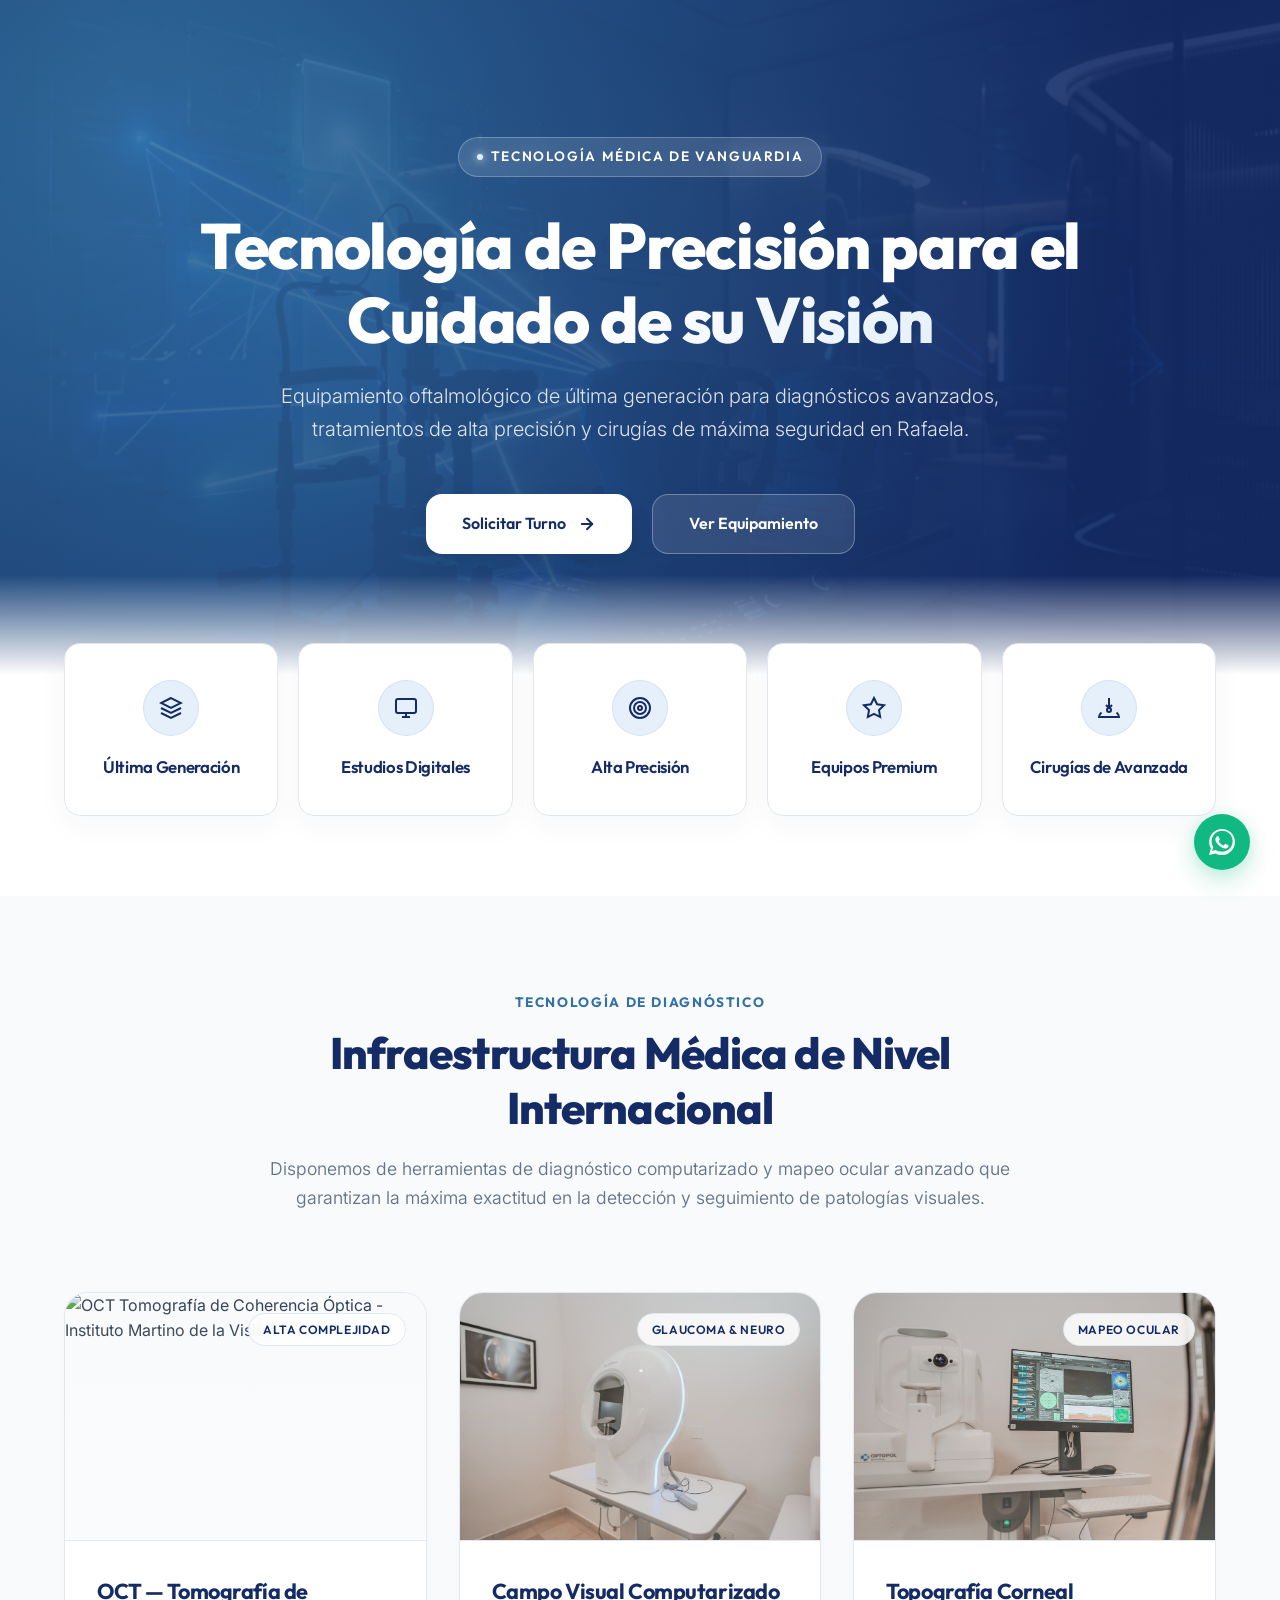
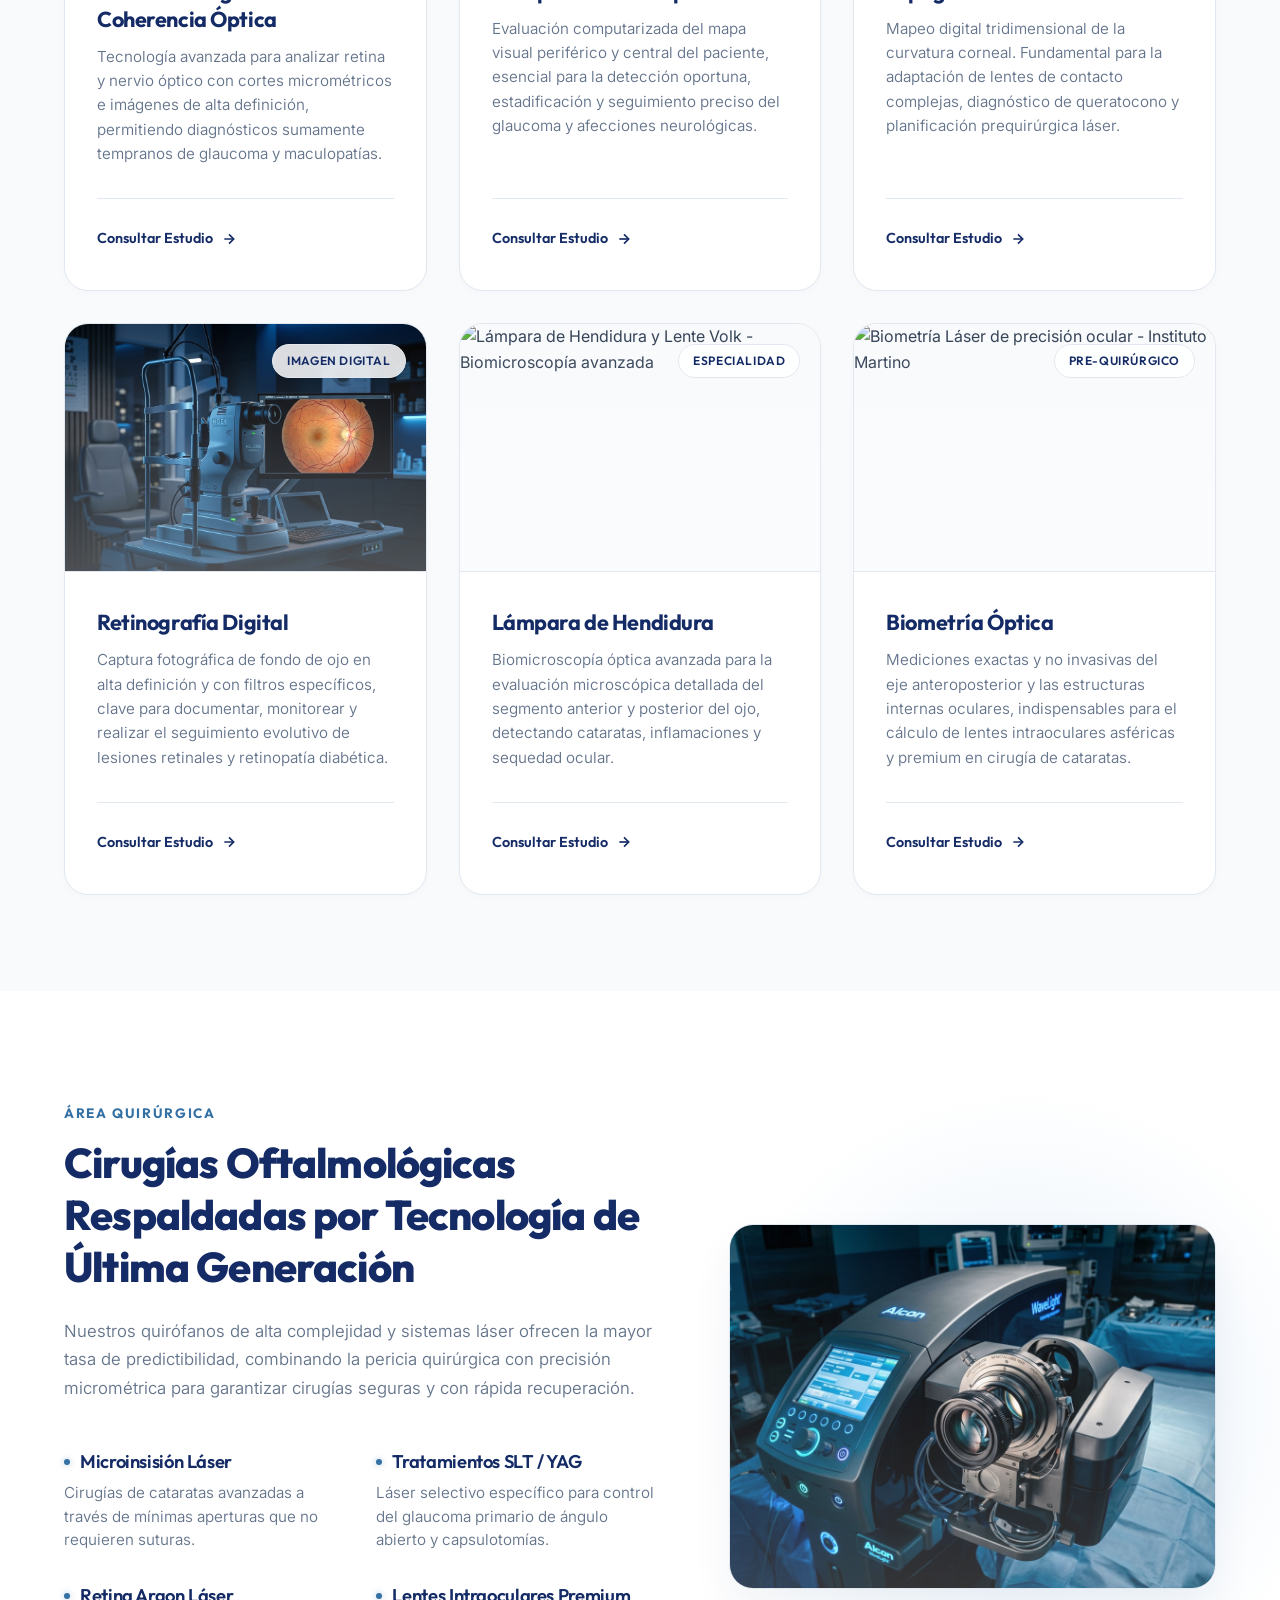
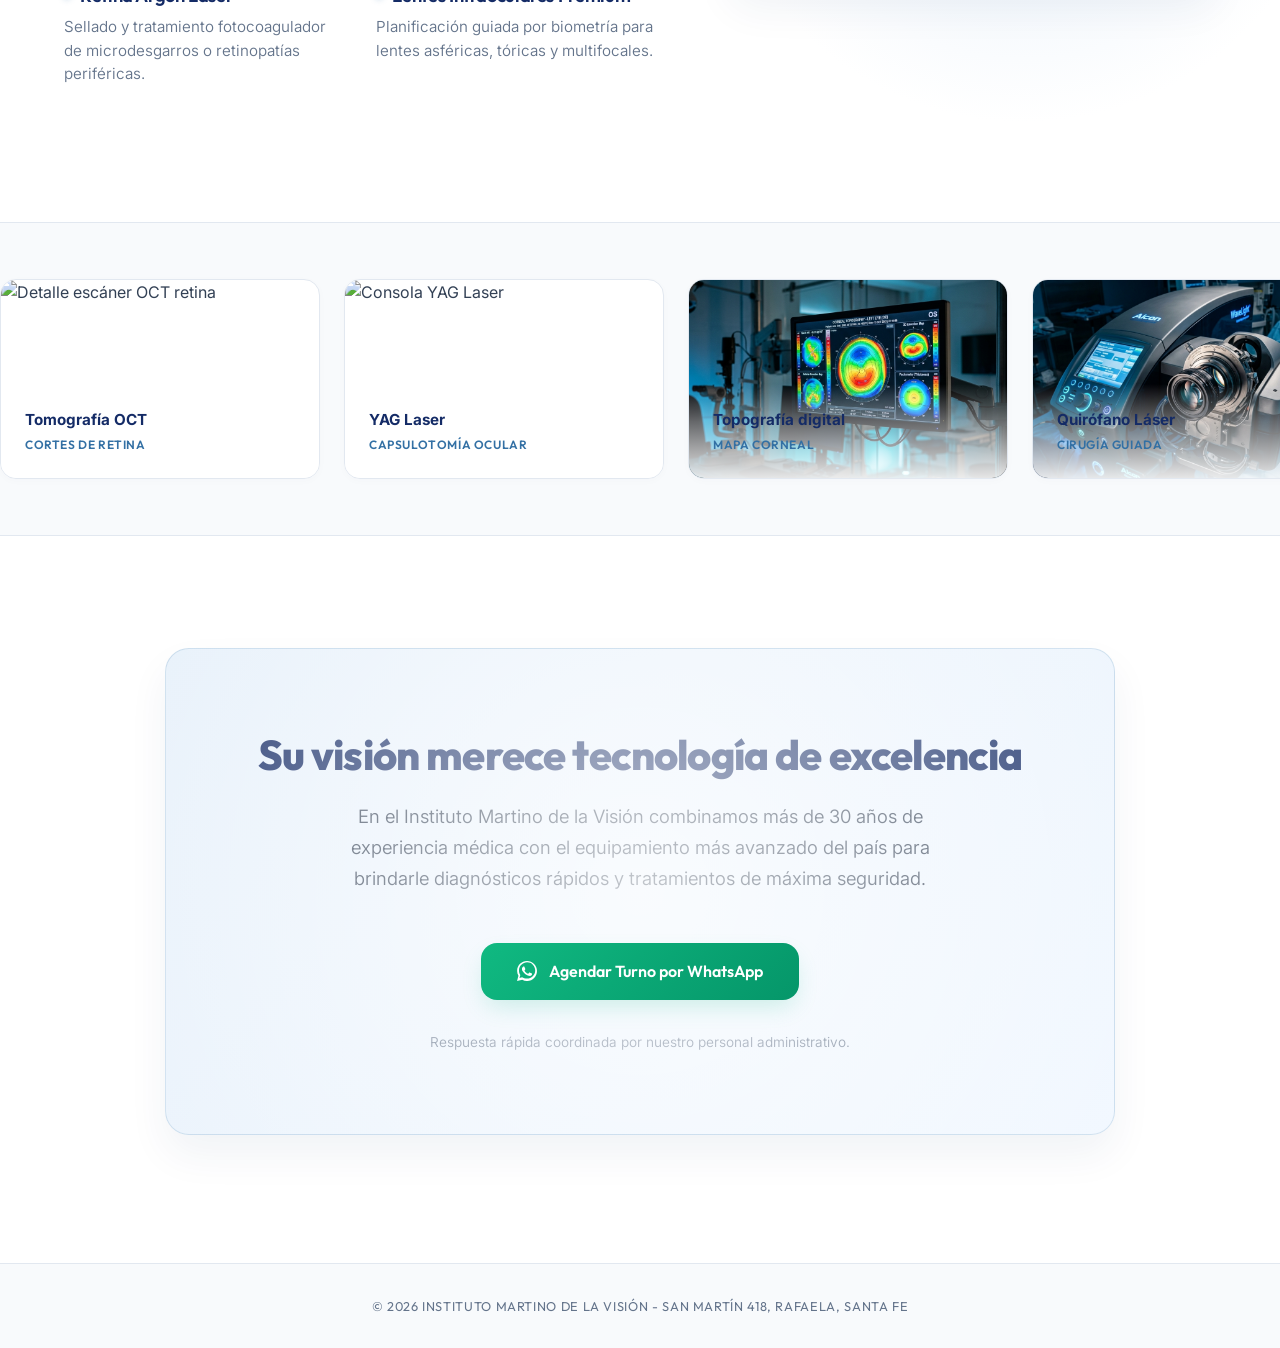
==== commit 78da1b76: "Actualizar foto de topografia corneal" ====
--- a/index.html
+++ b/index.html
@@ -171,7 +171,7 @@
             <!-- 3. Topografía Corneal -->
             <article class="equipment-card" id="card-topografia">
                 <div class="equipment-image-container">
-                    <img src="images/topografia_corneal.png" 
+                    <img src="images/topografia_corneal_real.jpg" 
                          alt="Topografía Corneal - Mapeo 3D digital de la córnea" 
                          class="equipment-image" loading="lazy">
                     <div class="equipment-image-overlay"></div>
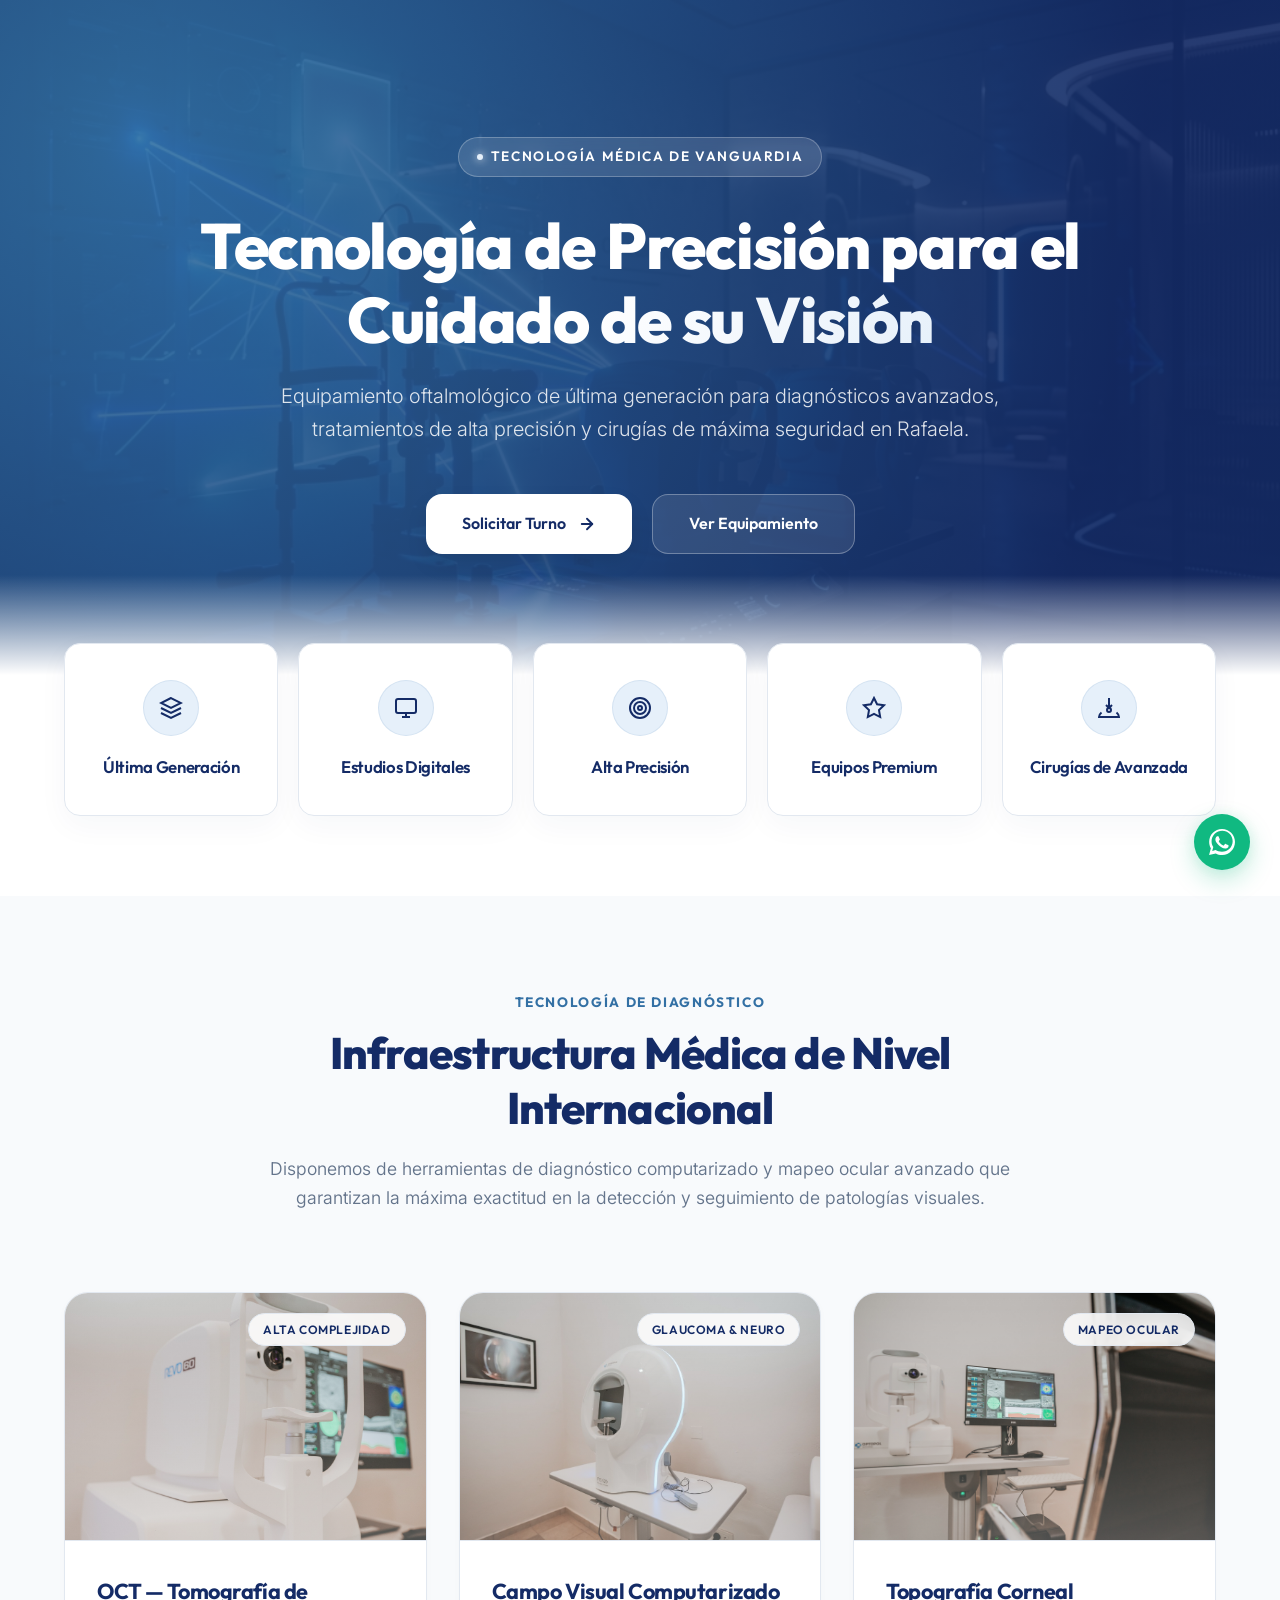
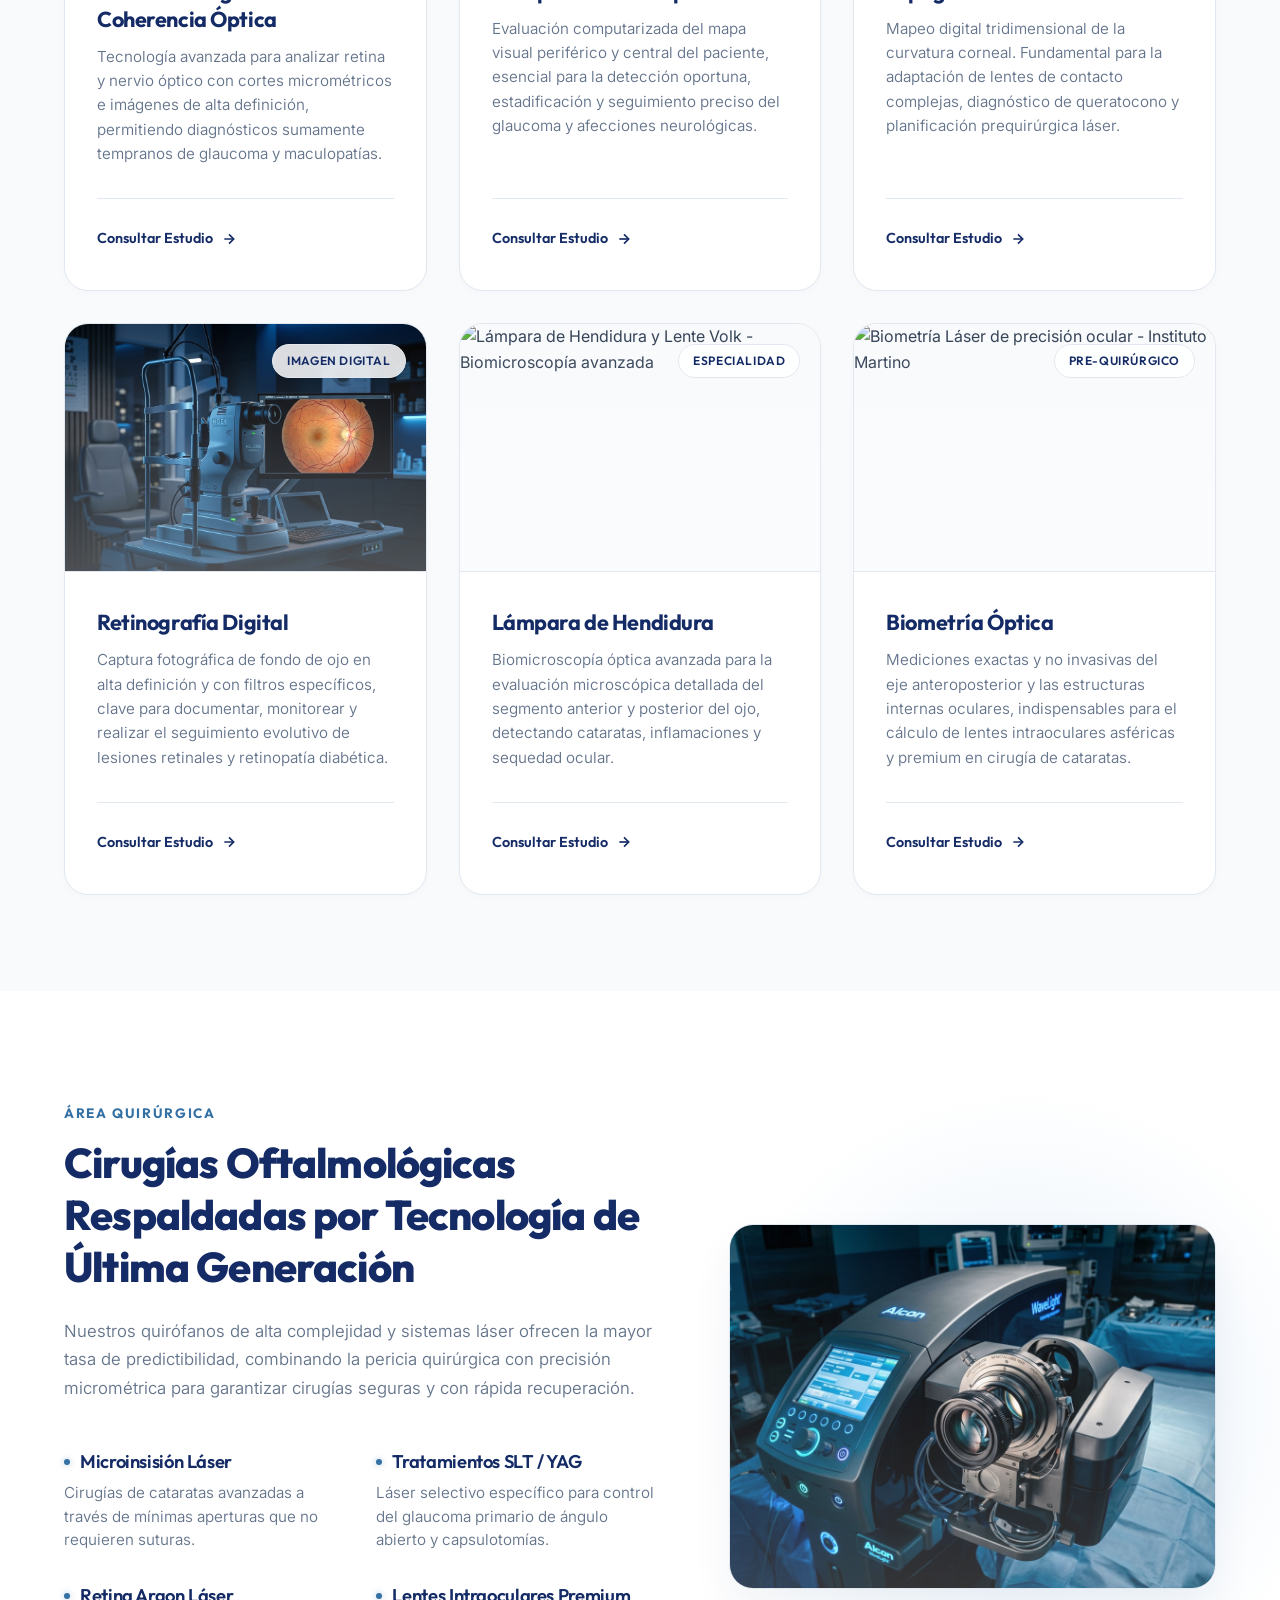
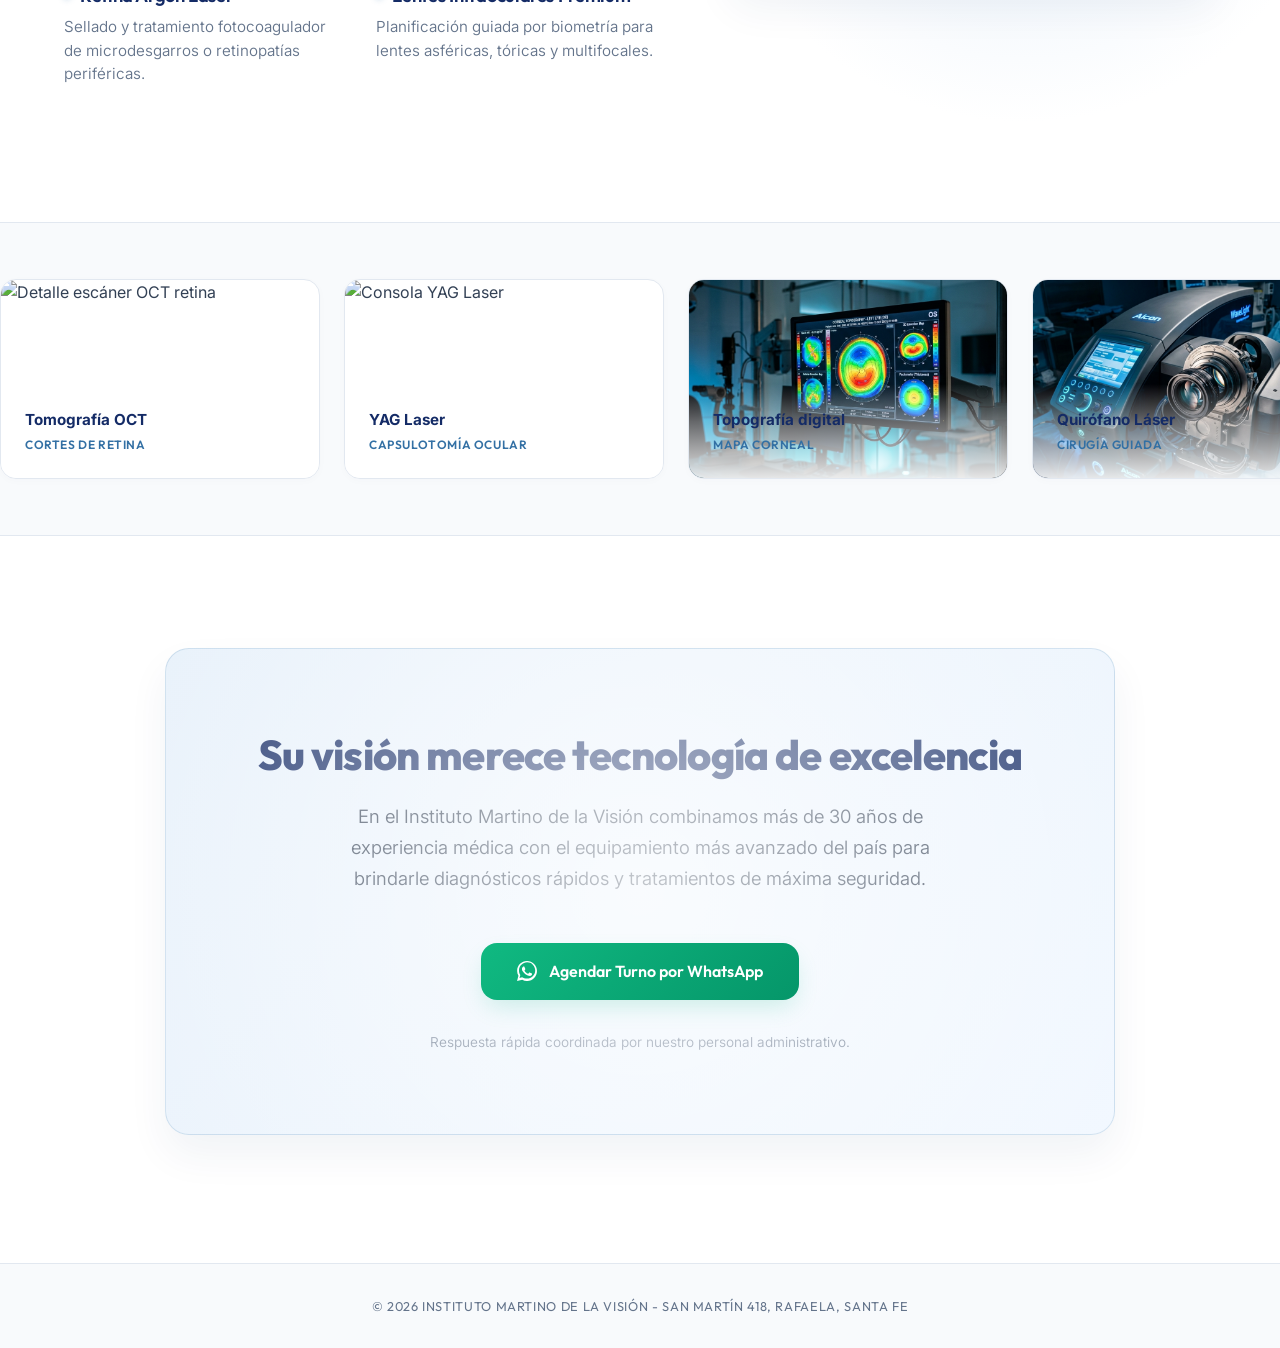
==== commit 5b8482d1: "Actualizar imagen del equipo OCT" ====
--- a/index.html
+++ b/index.html
@@ -1,22 +1,26 @@
 <!DOCTYPE html>
 <html lang="es">
+
 <head>
     <meta charset="UTF-8">
     <meta name="viewport" content="width=device-width, initial-scale=1.0">
     <meta http-equiv="X-UA-Compatible" content="IE=edge">
-    
+
     <!-- SEO Optimization -->
     <title>Tecnología y Equipamiento Oftalmológico de Avanzada | Instituto Martino de la Visión</title>
-    <meta name="description" content="Acceda al equipamiento oftalmológico de última generación en Rafaela. Diagnósticos de precisión, tomografía OCT, topografía corneal, estudios computarizados y cirugías oftalmológicas avanzadas de máxima seguridad en el Instituto Martino.">
-    <meta name="keywords" content="equipamiento oftalmológico Rafaela, tecnología oftalmológica, OCT Rafaela, estudios oftalmológicos Rafaela, tomografía ocular Rafaela, clínica oftalmológica avanzada, Instituto Martino equipamiento, biometría láser Rafaela, campo visual computarizado Rafaela">
+    <meta name="description"
+        content="Acceda al equipamiento oftalmológico de última generación en Rafaela. Diagnósticos de precisión, tomografía OCT, topografía corneal, estudios computarizados y cirugías oftalmológicas avanzadas de máxima seguridad en el Instituto Martino.">
+    <meta name="keywords"
+        content="equipamiento oftalmológico Rafaela, tecnología oftalmológica, OCT Rafaela, estudios oftalmológicos Rafaela, tomografía ocular Rafaela, clínica oftalmológica avanzada, Instituto Martino equipamiento, biometría láser Rafaela, campo visual computarizado Rafaela">
     <meta name="author" content="Instituto Martino de la Visión">
-    
+
     <!-- Favicon (Wix CDN representation for seamlessness) -->
     <link rel="icon" sizes="192x192" href="https://static.parastorage.com/client/pfavico.ico" type="image/x-icon">
-    
+
     <!-- Local Stylesheet -->
     <link rel="stylesheet" href="css/styles.css">
 </head>
+
 <body>
 
     <!-- SECTION 1: HERO (Cinemática e Impactante) -->
@@ -27,12 +31,14 @@
                 Tecnología de Precisión para el <span>Cuidado de su Visión</span>
             </h1>
             <p class="hero-subtitle">
-                Equipamiento oftalmológico de última generación para diagnósticos avanzados, tratamientos de alta precisión y cirugías de máxima seguridad en Rafaela.
+                Equipamiento oftalmológico de última generación para diagnósticos avanzados, tratamientos de alta
+                precisión y cirugías de máxima seguridad en Rafaela.
             </p>
             <div class="hero-actions">
                 <a href="#cta" class="btn btn-primary" id="hero-cta-turno">
                     Solicitar Turno
-                    <svg width="18" height="18" viewBox="0 0 24 24" fill="none" stroke="currentColor" stroke-width="2.5" stroke-linecap="round" stroke-linejoin="round">
+                    <svg width="18" height="18" viewBox="0 0 24 24" fill="none" stroke="currentColor" stroke-width="2.5"
+                        stroke-linecap="round" stroke-linejoin="round">
                         <line x1="5" y1="12" x2="19" y2="12"></line>
                         <polyline points="12 5 19 12 12 19"></polyline>
                     </svg>
@@ -49,53 +55,54 @@
             <div class="stat-card" id="stat-generacion">
                 <div class="stat-icon-wrapper">
                     <svg viewBox="0 0 24 24">
-                        <path d="M12 2L2 7l10 5 10-5-10-5zM2 17l10 5 10-5M2 12l10 5 10-5"/>
+                        <path d="M12 2L2 7l10 5 10-5-10-5zM2 17l10 5 10-5M2 12l10 5 10-5" />
                     </svg>
                 </div>
                 <h3 class="stat-title">Última Generación</h3>
             </div>
-            
+
             <!-- Card 2: Estudios Computarizados -->
             <div class="stat-card" id="stat-estudios">
                 <div class="stat-icon-wrapper">
                     <svg viewBox="0 0 24 24">
-                        <rect x="2" y="3" width="20" height="14" rx="2" ry="2"/>
-                        <line x1="8" y1="21" x2="16" y2="21"/>
-                        <line x1="12" y1="17" x2="12" y2="21"/>
+                        <rect x="2" y="3" width="20" height="14" rx="2" ry="2" />
+                        <line x1="8" y1="21" x2="16" y2="21" />
+                        <line x1="12" y1="17" x2="12" y2="21" />
                     </svg>
                 </div>
                 <h3 class="stat-title">Estudios Digitales</h3>
             </div>
-            
+
             <!-- Card 3: Alta Precisión -->
             <div class="stat-card" id="stat-precision">
                 <div class="stat-icon-wrapper">
                     <svg viewBox="0 0 24 24">
-                        <circle cx="12" cy="12" r="10"/>
-                        <circle cx="12" cy="12" r="6"/>
-                        <circle cx="12" cy="12" r="2"/>
+                        <circle cx="12" cy="12" r="10" />
+                        <circle cx="12" cy="12" r="6" />
+                        <circle cx="12" cy="12" r="2" />
                     </svg>
                 </div>
                 <h3 class="stat-title">Alta Precisión</h3>
             </div>
-            
+
             <!-- Card 4: Equipamiento Premium -->
             <div class="stat-card" id="stat-premium">
                 <div class="stat-icon-wrapper">
                     <svg viewBox="0 0 24 24">
-                        <polygon points="12 2 15.09 8.26 22 9.27 17 14.14 18.18 21.02 12 17.77 5.82 21.02 7 14.14 2 9.27 8.91 8.26 12 2"/>
+                        <polygon
+                            points="12 2 15.09 8.26 22 9.27 17 14.14 18.18 21.02 12 17.77 5.82 21.02 7 14.14 2 9.27 8.91 8.26 12 2" />
                     </svg>
                 </div>
                 <h3 class="stat-title">Equipos Premium</h3>
             </div>
-            
+
             <!-- Card 5: Cirugías Avanzadas -->
             <div class="stat-card" id="stat-cirugias">
                 <div class="stat-icon-wrapper">
                     <svg viewBox="0 0 24 24">
-                        <path d="M4.5 16.5c-1.5 1.25-2.5 3-2.5 4.5h20c0-1.5-1-3.25-2.5-4.5"/>
-                        <path d="M12 2v10M9 9l3 3 3-3"/>
-                        <circle cx="12" cy="14" r="2"/>
+                        <path d="M4.5 16.5c-1.5 1.25-2.5 3-2.5 4.5h20c0-1.5-1-3.25-2.5-4.5" />
+                        <path d="M12 2v10M9 9l3 3 3-3" />
+                        <circle cx="12" cy="14" r="2" />
                     </svg>
                 </div>
                 <h3 class="stat-title">Cirugías de Avanzada</h3>
@@ -109,28 +116,30 @@
             <span class="section-badge">Tecnología de Diagnóstico</span>
             <h2 id="equipamiento-heading" class="section-title">Infraestructura Médica de Nivel Internacional</h2>
             <p class="section-description">
-                Disponemos de herramientas de diagnóstico computarizado y mapeo ocular avanzado que garantizan la máxima exactitud en la detección y seguimiento de patologías visuales.
+                Disponemos de herramientas de diagnóstico computarizado y mapeo ocular avanzado que garantizan la máxima
+                exactitud en la detección y seguimiento de patologías visuales.
             </p>
         </div>
-        
+
         <div class="equipment-grid">
             <!-- 1. OCT — Tomografía de Coherencia Óptica -->
             <article class="equipment-card" id="card-oct">
                 <div class="equipment-image-container">
-                    <img src="https://static.wixstatic.com/media/8e4473_d37903acd09848698df9f191462b2efa~mv2.png" 
-                         alt="OCT Tomografía de Coherencia Óptica - Instituto Martino de la Visión" 
-                         class="equipment-image" loading="lazy">
+                    <img src="images/oct_revo60.jpg"
+                        alt="OCT Tomografía de Coherencia Óptica - Instituto Martino de la Visión"
+                        class="equipment-image" loading="lazy">
                     <div class="equipment-image-overlay"></div>
                     <span class="equipment-badge">Alta Complejidad</span>
                 </div>
                 <div class="equipment-info">
                     <h3 class="equipment-name">OCT — Tomografía de Coherencia Óptica</h3>
                     <p class="equipment-desc">
-                        Tecnología avanzada para analizar retina y nervio óptico con cortes micrométricos e imágenes de alta definición, permitiendo diagnósticos sumamente tempranos de glaucoma y maculopatías.
-                    </p>
-                    <div class="equipment-footer">
-                        <a href="https://wa.me/5493492217219?text=Hola,%20quisiera%20consultar%20por%20un%20estudio%20de%20OCT" 
-                           class="equipment-action" target="_blank" rel="noopener noreferrer">
+                        Tecnología avanzada para analizar retina y nervio óptico con cortes micrométricos e imágenes de
+                        alta definición, permitiendo diagnósticos sumamente tempranos de glaucoma y maculopatías.
+                    </p>
+                    <div class="equipment-footer">
+                        <a href="https://wa.me/5493492217219?text=Hola,%20quisiera%20consultar%20por%20un%20estudio%20de%20OCT"
+                            class="equipment-action" target="_blank" rel="noopener noreferrer">
                             Consultar Estudio
                             <svg viewBox="0 0 24 24">
                                 <line x1="5" y1="12" x2="19" y2="12"></line>
@@ -144,20 +153,20 @@
             <!-- 2. Campo Visual Computarizado -->
             <article class="equipment-card" id="card-cvc">
                 <div class="equipment-image-container">
-                    <img src="images/campo_visual.jpg" 
-                         alt="Campo Visual Computarizado - Analizador Humprey moderno" 
-                         class="equipment-image" loading="lazy">
+                    <img src="images/campo_visual.jpg" alt="Campo Visual Computarizado - Analizador Humprey moderno"
+                        class="equipment-image" loading="lazy">
                     <div class="equipment-image-overlay"></div>
                     <span class="equipment-badge">Glaucoma & Neuro</span>
                 </div>
                 <div class="equipment-info">
                     <h3 class="equipment-name">Campo Visual Computarizado</h3>
                     <p class="equipment-desc">
-                        Evaluación computarizada del mapa visual periférico y central del paciente, esencial para la detección oportuna, estadificación y seguimiento preciso del glaucoma y afecciones neurológicas.
-                    </p>
-                    <div class="equipment-footer">
-                        <a href="https://wa.me/5493492217219?text=Hola,%20quisiera%20consultar%20por%20un%20estudio%20de%20Campo%20Visual%20Computarizado" 
-                           class="equipment-action" target="_blank" rel="noopener noreferrer">
+                        Evaluación computarizada del mapa visual periférico y central del paciente, esencial para la
+                        detección oportuna, estadificación y seguimiento preciso del glaucoma y afecciones neurológicas.
+                    </p>
+                    <div class="equipment-footer">
+                        <a href="https://wa.me/5493492217219?text=Hola,%20quisiera%20consultar%20por%20un%20estudio%20de%20Campo%20Visual%20Computarizado"
+                            class="equipment-action" target="_blank" rel="noopener noreferrer">
                             Consultar Estudio
                             <svg viewBox="0 0 24 24">
                                 <line x1="5" y1="12" x2="19" y2="12"></line>
@@ -171,20 +180,20 @@
             <!-- 3. Topografía Corneal -->
             <article class="equipment-card" id="card-topografia">
                 <div class="equipment-image-container">
-                    <img src="images/topografia_corneal_real.jpg" 
-                         alt="Topografía Corneal - Mapeo 3D digital de la córnea" 
-                         class="equipment-image" loading="lazy">
+                    <img src="images/topografia_corneal_real.jpg"
+                        alt="Topografía Corneal - Mapeo 3D digital de la córnea" class="equipment-image" loading="lazy">
                     <div class="equipment-image-overlay"></div>
                     <span class="equipment-badge">Mapeo Ocular</span>
                 </div>
                 <div class="equipment-info">
                     <h3 class="equipment-name">Topografía Corneal</h3>
                     <p class="equipment-desc">
-                        Mapeo digital tridimensional de la curvatura corneal. Fundamental para la adaptación de lentes de contacto complejas, diagnóstico de queratocono y planificación prequirúrgica láser.
-                    </p>
-                    <div class="equipment-footer">
-                        <a href="https://wa.me/5493492217219?text=Hola,%20quisiera%20consultar%20por%20un%20estudio%20de%20Topograf%C3%ADa%20Corneal" 
-                           class="equipment-action" target="_blank" rel="noopener noreferrer">
+                        Mapeo digital tridimensional de la curvatura corneal. Fundamental para la adaptación de lentes
+                        de contacto complejas, diagnóstico de queratocono y planificación prequirúrgica láser.
+                    </p>
+                    <div class="equipment-footer">
+                        <a href="https://wa.me/5493492217219?text=Hola,%20quisiera%20consultar%20por%20un%20estudio%20de%20Topograf%C3%ADa%20Corneal"
+                            class="equipment-action" target="_blank" rel="noopener noreferrer">
                             Consultar Estudio
                             <svg viewBox="0 0 24 24">
                                 <line x1="5" y1="12" x2="19" y2="12"></line>
@@ -198,20 +207,21 @@
             <!-- 4. Retinografía Digital -->
             <article class="equipment-card" id="card-retinografia">
                 <div class="equipment-image-container">
-                    <img src="images/retinografia.png" 
-                         alt="Retinografía Digital de alta resolución de retina" 
-                         class="equipment-image" loading="lazy">
+                    <img src="images/retinografia.png" alt="Retinografía Digital de alta resolución de retina"
+                        class="equipment-image" loading="lazy">
                     <div class="equipment-image-overlay"></div>
                     <span class="equipment-badge">Imagen Digital</span>
                 </div>
                 <div class="equipment-info">
                     <h3 class="equipment-name">Retinografía Digital</h3>
                     <p class="equipment-desc">
-                        Captura fotográfica de fondo de ojo en alta definición y con filtros específicos, clave para documentar, monitorear y realizar el seguimiento evolutivo de lesiones retinales y retinopatía diabética.
-                    </p>
-                    <div class="equipment-footer">
-                        <a href="https://wa.me/5493492217219?text=Hola,%20quisiera%20consultar%20por%20un%20estudio%20de%20Retinograf%C3%ADa%20Digital" 
-                           class="equipment-action" target="_blank" rel="noopener noreferrer">
+                        Captura fotográfica de fondo de ojo en alta definición y con filtros específicos, clave para
+                        documentar, monitorear y realizar el seguimiento evolutivo de lesiones retinales y retinopatía
+                        diabética.
+                    </p>
+                    <div class="equipment-footer">
+                        <a href="https://wa.me/5493492217219?text=Hola,%20quisiera%20consultar%20por%20un%20estudio%20de%20Retinograf%C3%ADa%20Digital"
+                            class="equipment-action" target="_blank" rel="noopener noreferrer">
                             Consultar Estudio
                             <svg viewBox="0 0 24 24">
                                 <line x1="5" y1="12" x2="19" y2="12"></line>
@@ -225,20 +235,21 @@
             <!-- 5. Lámpara de Hendidura -->
             <article class="equipment-card" id="card-hendidura">
                 <div class="equipment-image-container">
-                    <img src="https://static.wixstatic.com/media/8e4473_5eaf302581384e9aa98f4da72eb62b73~mv2.png" 
-                         alt="Lámpara de Hendidura y Lente Volk - Biomicroscopía avanzada" 
-                         class="equipment-image" loading="lazy">
+                    <img src="https://static.wixstatic.com/media/8e4473_5eaf302581384e9aa98f4da72eb62b73~mv2.png"
+                        alt="Lámpara de Hendidura y Lente Volk - Biomicroscopía avanzada" class="equipment-image"
+                        loading="lazy">
                     <div class="equipment-image-overlay"></div>
                     <span class="equipment-badge">Especialidad</span>
                 </div>
                 <div class="equipment-info">
                     <h3 class="equipment-name">Lámpara de Hendidura</h3>
                     <p class="equipment-desc">
-                        Biomicroscopía óptica avanzada para la evaluación microscópica detallada del segmento anterior y posterior del ojo, detectando cataratas, inflamaciones y sequedad ocular.
-                    </p>
-                    <div class="equipment-footer">
-                        <a href="https://wa.me/5493492217219?text=Hola,%20quisiera%20consultar%20por%20una%20consulta%20con%20L%C3%A1mpara%20de%20Hendidura" 
-                           class="equipment-action" target="_blank" rel="noopener noreferrer">
+                        Biomicroscopía óptica avanzada para la evaluación microscópica detallada del segmento anterior y
+                        posterior del ojo, detectando cataratas, inflamaciones y sequedad ocular.
+                    </p>
+                    <div class="equipment-footer">
+                        <a href="https://wa.me/5493492217219?text=Hola,%20quisiera%20consultar%20por%20una%20consulta%20con%20L%C3%A1mpara%20de%20Hendidura"
+                            class="equipment-action" target="_blank" rel="noopener noreferrer">
                             Consultar Estudio
                             <svg viewBox="0 0 24 24">
                                 <line x1="5" y1="12" x2="19" y2="12"></line>
@@ -252,20 +263,22 @@
             <!-- 6. Biometría Óptica -->
             <article class="equipment-card" id="card-biometria">
                 <div class="equipment-image-container">
-                    <img src="https://static.wixstatic.com/media/8e4473_514353db1e6e42b592003eb2cf0bf6c0~mv2.jpg" 
-                         alt="Biometría Láser de precisión ocular - Instituto Martino" 
-                         class="equipment-image" loading="lazy">
+                    <img src="https://static.wixstatic.com/media/8e4473_514353db1e6e42b592003eb2cf0bf6c0~mv2.jpg"
+                        alt="Biometría Láser de precisión ocular - Instituto Martino" class="equipment-image"
+                        loading="lazy">
                     <div class="equipment-image-overlay"></div>
                     <span class="equipment-badge">Pre-Quirúrgico</span>
                 </div>
                 <div class="equipment-info">
                     <h3 class="equipment-name">Biometría Óptica</h3>
                     <p class="equipment-desc">
-                        Mediciones exactas y no invasivas del eje anteroposterior y las estructuras internas oculares, indispensables para el cálculo de lentes intraoculares asféricas y premium en cirugía de cataratas.
-                    </p>
-                    <div class="equipment-footer">
-                        <a href="https://wa.me/5493492217219?text=Hola,%20quisiera%20consultar%20por%20un%20estudio%20de%20Biometr%C3%ADa%20%C3%93ptica" 
-                           class="equipment-action" target="_blank" rel="noopener noreferrer">
+                        Mediciones exactas y no invasivas del eje anteroposterior y las estructuras internas oculares,
+                        indispensables para el cálculo de lentes intraoculares asféricas y premium en cirugía de
+                        cataratas.
+                    </p>
+                    <div class="equipment-footer">
+                        <a href="https://wa.me/5493492217219?text=Hola,%20quisiera%20consultar%20por%20un%20estudio%20de%20Biometr%C3%ADa%20%C3%93ptica"
+                            class="equipment-action" target="_blank" rel="noopener noreferrer">
                             Consultar Estudio
                             <svg viewBox="0 0 24 24">
                                 <line x1="5" y1="12" x2="19" y2="12"></line>
@@ -283,34 +296,41 @@
         <div class="surgery-container">
             <div class="surgery-content">
                 <span class="section-badge">Área Quirúrgica</span>
-                <h2 id="surgery-heading" class="surgery-title">Cirugías Oftalmológicas Respaldadas por Tecnología de Última Generación</h2>
+                <h2 id="surgery-heading" class="surgery-title">Cirugías Oftalmológicas Respaldadas por Tecnología de
+                    Última Generación</h2>
                 <p class="surgery-desc">
-                    Nuestros quirófanos de alta complejidad y sistemas láser ofrecen la mayor tasa de predictibilidad, combinando la pericia quirúrgica con precisión micrométrica para garantizar cirugías seguras y con rápida recuperación.
+                    Nuestros quirófanos de alta complejidad y sistemas láser ofrecen la mayor tasa de predictibilidad,
+                    combinando la pericia quirúrgica con precisión micrométrica para garantizar cirugías seguras y con
+                    rápida recuperación.
                 </p>
-                
+
                 <div class="surgery-features">
                     <div class="surgery-feature-item">
                         <h4 class="surgery-feature-title">Microinsisión Láser</h4>
-                        <p class="surgery-feature-text">Cirugías de cataratas avanzadas a través de mínimas aperturas que no requieren suturas.</p>
+                        <p class="surgery-feature-text">Cirugías de cataratas avanzadas a través de mínimas aperturas
+                            que no requieren suturas.</p>
                     </div>
                     <div class="surgery-feature-item">
                         <h4 class="surgery-feature-title">Tratamientos SLT / YAG</h4>
-                        <p class="surgery-feature-text">Láser selectivo específico para control del glaucoma primario de ángulo abierto y capsulotomías.</p>
+                        <p class="surgery-feature-text">Láser selectivo específico para control del glaucoma primario de
+                            ángulo abierto y capsulotomías.</p>
                     </div>
                     <div class="surgery-feature-item">
                         <h4 class="surgery-feature-title">Retina Argon Láser</h4>
-                        <p class="surgery-feature-text">Sellado y tratamiento fotocoagulador de microdesgarros o retinopatías periféricas.</p>
+                        <p class="surgery-feature-text">Sellado y tratamiento fotocoagulador de microdesgarros o
+                            retinopatías periféricas.</p>
                     </div>
                     <div class="surgery-feature-item">
                         <h4 class="surgery-feature-title">Lentes Intraoculares Premium</h4>
-                        <p class="surgery-feature-text">Planificación guiada por biometría para lentes asféricas, tóricas y multifocales.</p>
+                        <p class="surgery-feature-text">Planificación guiada por biometría para lentes asféricas,
+                            tóricas y multifocales.</p>
                     </div>
                 </div>
             </div>
             <div class="surgery-image-container">
-                <img src="images/laser_oftalmologico.png" 
-                     alt="Equipamiento láser quirúrgico avanzado en quirófano oftalmológico" 
-                     class="surgery-image" loading="lazy">
+                <img src="images/laser_oftalmologico.png"
+                    alt="Equipamiento láser quirúrgico avanzado en quirófano oftalmológico" class="surgery-image"
+                    loading="lazy">
                 <div class="surgery-image-overlay"></div>
             </div>
         </div>
@@ -321,7 +341,8 @@
         <div class="slider-wrapper">
             <!-- Slide 1: OCT -->
             <div class="slider-card">
-                <img src="https://static.wixstatic.com/media/8e4473_d37903acd09848698df9f191462b2efa~mv2.png" alt="Detalle escáner OCT retina" loading="lazy">
+                <img src="https://static.wixstatic.com/media/8e4473_d37903acd09848698df9f191462b2efa~mv2.png"
+                    alt="Detalle escáner OCT retina" loading="lazy">
                 <div class="slider-overlay">
                     <span class="slider-card-title">Tomografía OCT</span>
                     <span class="slider-card-desc">Cortes de Retina</span>
@@ -329,7 +350,8 @@
             </div>
             <!-- Slide 2: YAG -->
             <div class="slider-card">
-                <img src="https://static.wixstatic.com/media/8e4473_077b68dfe21340bda96fb68768ef85d5~mv2.jpg" alt="Consola YAG Laser" loading="lazy">
+                <img src="https://static.wixstatic.com/media/8e4473_077b68dfe21340bda96fb68768ef85d5~mv2.jpg"
+                    alt="Consola YAG Laser" loading="lazy">
                 <div class="slider-overlay">
                     <span class="slider-card-title">YAG Laser</span>
                     <span class="slider-card-desc">Capsulotomía Ocular</span>
@@ -345,7 +367,8 @@
             </div>
             <!-- Slide 4: Laser consola -->
             <div class="slider-card">
-                <img src="images/laser_oftalmologico.png" alt="Instrumental óptico de precisión quirúrgica" loading="lazy">
+                <img src="images/laser_oftalmologico.png" alt="Instrumental óptico de precisión quirúrgica"
+                    loading="lazy">
                 <div class="slider-overlay">
                     <span class="slider-card-title">Quirófano Láser</span>
                     <span class="slider-card-desc">Cirugía Guiada</span>
@@ -353,7 +376,8 @@
             </div>
             <!-- Slide 5: Refractometro -->
             <div class="slider-card">
-                <img src="https://static.wixstatic.com/media/8e4473_ec1150f61818477e867209f258da2b09~mv2.jpg" alt="Auto-refractómetro digital" loading="lazy">
+                <img src="https://static.wixstatic.com/media/8e4473_ec1150f61818477e867209f258da2b09~mv2.jpg"
+                    alt="Auto-refractómetro digital" loading="lazy">
                 <div class="slider-overlay">
                     <span class="slider-card-title">Auto-Refracción</span>
                     <span class="slider-card-desc">Medición Automatizada</span>
@@ -367,17 +391,19 @@
                     <span class="slider-card-desc">Fondo de Ojo</span>
                 </div>
             </div>
-            
+
             <!-- DUPLICADO PARA EFECTO MARQUEE INFINITO SIN CORTES -->
             <div class="slider-card">
-                <img src="https://static.wixstatic.com/media/8e4473_d37903acd09848698df9f191462b2efa~mv2.png" alt="Detalle escáner OCT retina" loading="lazy">
+                <img src="https://static.wixstatic.com/media/8e4473_d37903acd09848698df9f191462b2efa~mv2.png"
+                    alt="Detalle escáner OCT retina" loading="lazy">
                 <div class="slider-overlay">
                     <span class="slider-card-title">Tomografía OCT</span>
                     <span class="slider-card-desc">Cortes de Retina</span>
                 </div>
             </div>
             <div class="slider-card">
-                <img src="https://static.wixstatic.com/media/8e4473_077b68dfe21340bda96fb68768ef85d5~mv2.jpg" alt="Consola YAG Laser" loading="lazy">
+                <img src="https://static.wixstatic.com/media/8e4473_077b68dfe21340bda96fb68768ef85d5~mv2.jpg"
+                    alt="Consola YAG Laser" loading="lazy">
                 <div class="slider-overlay">
                     <span class="slider-card-title">YAG Laser</span>
                     <span class="slider-card-desc">Capsulotomía Ocular</span>
@@ -391,14 +417,16 @@
                 </div>
             </div>
             <div class="slider-card">
-                <img src="images/laser_oftalmologico.png" alt="Instrumental óptico de precisión quirúrgica" loading="lazy">
+                <img src="images/laser_oftalmologico.png" alt="Instrumental óptico de precisión quirúrgica"
+                    loading="lazy">
                 <div class="slider-overlay">
                     <span class="slider-card-title">Quirófano Láser</span>
                     <span class="slider-card-desc">Cirugía Guiada</span>
                 </div>
             </div>
             <div class="slider-card">
-                <img src="https://static.wixstatic.com/media/8e4473_ec1150f61818477e867209f258da2b09~mv2.jpg" alt="Auto-refractómetro digital" loading="lazy">
+                <img src="https://static.wixstatic.com/media/8e4473_ec1150f61818477e867209f258da2b09~mv2.jpg"
+                    alt="Auto-refractómetro digital" loading="lazy">
                 <div class="slider-overlay">
                     <span class="slider-card-title">Auto-Refracción</span>
                     <span class="slider-card-desc">Medición Automatizada</span>
@@ -419,14 +447,16 @@
         <div class="cta-container">
             <h2 id="cta-heading" class="cta-title">Su visión merece tecnología de excelencia</h2>
             <p class="cta-subtitle">
-                En el Instituto Martino de la Visión combinamos más de 30 años de experiencia médica con el equipamiento más avanzado del país para brindarle diagnósticos rápidos y tratamientos de máxima seguridad.
+                En el Instituto Martino de la Visión combinamos más de 30 años de experiencia médica con el equipamiento
+                más avanzado del país para brindarle diagnósticos rápidos y tratamientos de máxima seguridad.
             </p>
             <div class="cta-buttons">
-                <a href="https://wa.me/5493492217219?text=Hola,%20quisiera%20solicitar%20un%20turno%20para%20estudios%20oftalmol%C3%B3gicos" 
-                   class="btn btn-whatsapp" target="_blank" rel="noopener noreferrer">
+                <a href="https://wa.me/5493492217219?text=Hola,%20quisiera%20solicitar%20un%20turno%20para%20estudios%20oftalmol%C3%B3gicos"
+                    class="btn btn-whatsapp" target="_blank" rel="noopener noreferrer">
                     <!-- WhatsApp SVG Icon -->
                     <svg viewBox="0 0 24 24">
-                        <path d="M.057 24l1.687-6.163c-1.041-1.804-1.588-3.849-1.587-5.946C.06 5.348 5.397.01 12.008.01c3.202.001 6.212 1.246 8.477 3.513 2.262 2.268 3.507 5.28 3.505 8.484-.004 6.657-5.34 11.997-11.953 11.997-2.005-.001-3.973-.502-5.724-1.458L0 24zm6.06-4.526c1.677.994 3.321 1.52 5.864 1.522 5.432 0 9.852-4.364 9.855-9.727.002-2.599-1.01-5.044-2.85-6.887C17.29 2.54 14.85 1.52 12.235 1.52c-5.438 0-9.856 4.367-9.859 9.729-.001 2.189.576 3.791 1.597 5.409l-.99 3.616 3.074-.8zM17.47 14.77c-.3-.15-1.776-.875-2.05-.974-.275-.098-.475-.148-.675.15-.2.3-.775.974-.95 1.173-.175.2-.35.225-.65.075-.3-.15-1.267-.467-2.413-1.487-.893-.795-1.495-1.777-1.67-2.076-.175-.3-.02-.462.13-.611.135-.134.3-.349.45-.524.148-.175.2-.299.3-.499.1-.2.05-.375-.025-.524-.075-.15-.675-1.625-.925-2.224-.244-.589-.493-.51-.675-.52-.172-.007-.372-.008-.572-.008-.2 0-.525.075-.8.375-.275.3-1.05 1.024-1.05 2.5 0 1.475 1.075 2.9 1.225 3.1.15.2 2.11 3.22 5.11 4.52.714.31 1.272.49 1.707.63.717.227 1.37.195 1.887.118.577-.087 1.776-.726 2.025-1.427.25-.7.25-1.3.175-1.428-.075-.125-.275-.201-.575-.351z"/>
+                        <path
+                            d="M.057 24l1.687-6.163c-1.041-1.804-1.588-3.849-1.587-5.946C.06 5.348 5.397.01 12.008.01c3.202.001 6.212 1.246 8.477 3.513 2.262 2.268 3.507 5.28 3.505 8.484-.004 6.657-5.34 11.997-11.953 11.997-2.005-.001-3.973-.502-5.724-1.458L0 24zm6.06-4.526c1.677.994 3.321 1.52 5.864 1.522 5.432 0 9.852-4.364 9.855-9.727.002-2.599-1.01-5.044-2.85-6.887C17.29 2.54 14.85 1.52 12.235 1.52c-5.438 0-9.856 4.367-9.859 9.729-.001 2.189.576 3.791 1.597 5.409l-.99 3.616 3.074-.8zM17.47 14.77c-.3-.15-1.776-.875-2.05-.974-.275-.098-.475-.148-.675.15-.2.3-.775.974-.95 1.173-.175.2-.35.225-.65.075-.3-.15-1.267-.467-2.413-1.487-.893-.795-1.495-1.777-1.67-2.076-.175-.3-.02-.462.13-.611.135-.134.3-.349.45-.524.148-.175.2-.299.3-.499.1-.2.05-.375-.025-.524-.075-.15-.675-1.625-.925-2.224-.244-.589-.493-.51-.675-.52-.172-.007-.372-.008-.572-.008-.2 0-.525.075-.8.375-.275.3-1.05 1.024-1.05 2.5 0 1.475 1.075 2.9 1.225 3.1.15.2 2.11 3.22 5.11 4.52.714.31 1.272.49 1.707.63.717.227 1.37.195 1.887.118.577-.087 1.776-.726 2.025-1.427.25-.7.25-1.3.175-1.428-.075-.125-.275-.201-.575-.351z" />
                     </svg>
                     Agendar Turno por WhatsApp
                 </a>
@@ -436,10 +466,12 @@
     </section>
 
     <!-- FLOATING WHATSAPP BUTTON (FOR ACCESSIBILITY) -->
-    <a href="https://wa.me/5493492217219?text=Hola,%20quisiera%20solicitar%20un%20turno%20para%20el%20Instituto%20Martino" 
-       class="whatsapp-float" target="_blank" rel="noopener noreferrer" aria-label="Escribir al Instituto Martino por WhatsApp">
+    <a href="https://wa.me/5493492217219?text=Hola,%20quisiera%20solicitar%20un%20turno%20para%20el%20Instituto%20Martino"
+        class="whatsapp-float" target="_blank" rel="noopener noreferrer"
+        aria-label="Escribir al Instituto Martino por WhatsApp">
         <svg viewBox="0 0 24 24">
-            <path d="M.057 24l1.687-6.163c-1.041-1.804-1.588-3.849-1.587-5.946C.06 5.348 5.397.01 12.008.01c3.202.001 6.212 1.246 8.477 3.513 2.262 2.268 3.507 5.28 3.505 8.484-.004 6.657-5.34 11.997-11.953 11.997-2.005-.001-3.973-.502-5.724-1.458L0 24zm6.06-4.526c1.677.994 3.321 1.52 5.864 1.522 5.432 0 9.852-4.364 9.855-9.727.002-2.599-1.01-5.044-2.85-6.887C17.29 2.54 14.85 1.52 12.235 1.52c-5.438 0-9.856 4.367-9.859 9.729-.001 2.189.576 3.791 1.597 5.409l-.99 3.616 3.074-.8zM17.47 14.77c-.3-.15-1.776-.875-2.05-.974-.275-.098-.475-.148-.675.15-.2.3-.775.974-.95 1.173-.175.2-.35.225-.65.075-.3-.15-1.267-.467-2.413-1.487-.893-.795-1.495-1.777-1.67-2.076-.175-.3-.02-.462.13-.611.135-.134.3-.349.45-.524.148-.175.2-.299.3-.499.1-.2.05-.375-.025-.524-.075-.15-.675-1.625-.925-2.224-.244-.589-.493-.51-.675-.52-.172-.007-.372-.008-.572-.008-.2 0-.525.075-.8.375-.275.3-1.05 1.024-1.05 2.5 0 1.475 1.075 2.9 1.225 3.1.15.2 2.11 3.22 5.11 4.52.714.31 1.272.49 1.707.63.717.227 1.37.195 1.887.118.577-.087 1.776-.726 2.025-1.427.25-.7.25-1.3.175-1.428-.075-.125-.275-.201-.575-.351z"/>
+            <path
+                d="M.057 24l1.687-6.163c-1.041-1.804-1.588-3.849-1.587-5.946C.06 5.348 5.397.01 12.008.01c3.202.001 6.212 1.246 8.477 3.513 2.262 2.268 3.507 5.28 3.505 8.484-.004 6.657-5.34 11.997-11.953 11.997-2.005-.001-3.973-.502-5.724-1.458L0 24zm6.06-4.526c1.677.994 3.321 1.52 5.864 1.522 5.432 0 9.852-4.364 9.855-9.727.002-2.599-1.01-5.044-2.85-6.887C17.29 2.54 14.85 1.52 12.235 1.52c-5.438 0-9.856 4.367-9.859 9.729-.001 2.189.576 3.791 1.597 5.409l-.99 3.616 3.074-.8zM17.47 14.77c-.3-.15-1.776-.875-2.05-.974-.275-.098-.475-.148-.675.15-.2.3-.775.974-.95 1.173-.175.2-.35.225-.65.075-.3-.15-1.267-.467-2.413-1.487-.893-.795-1.495-1.777-1.67-2.076-.175-.3-.02-.462.13-.611.135-.134.3-.349.45-.524.148-.175.2-.299.3-.499.1-.2.05-.375-.025-.524-.075-.15-.675-1.625-.925-2.224-.244-.589-.493-.51-.675-.52-.172-.007-.372-.008-.572-.008-.2 0-.525.075-.8.375-.275.3-1.05 1.024-1.05 2.5 0 1.475 1.075 2.9 1.225 3.1.15.2 2.11 3.22 5.11 4.52.714.31 1.272.49 1.707.63.717.227 1.37.195 1.887.118.577-.087 1.776-.726 2.025-1.427.25-.7.25-1.3.175-1.428-.075-.125-.275-.201-.575-.351z" />
         </svg>
     </a>
 
@@ -449,4 +481,5 @@
     </footer>
 
 </body>
-</html>
+
+</html>
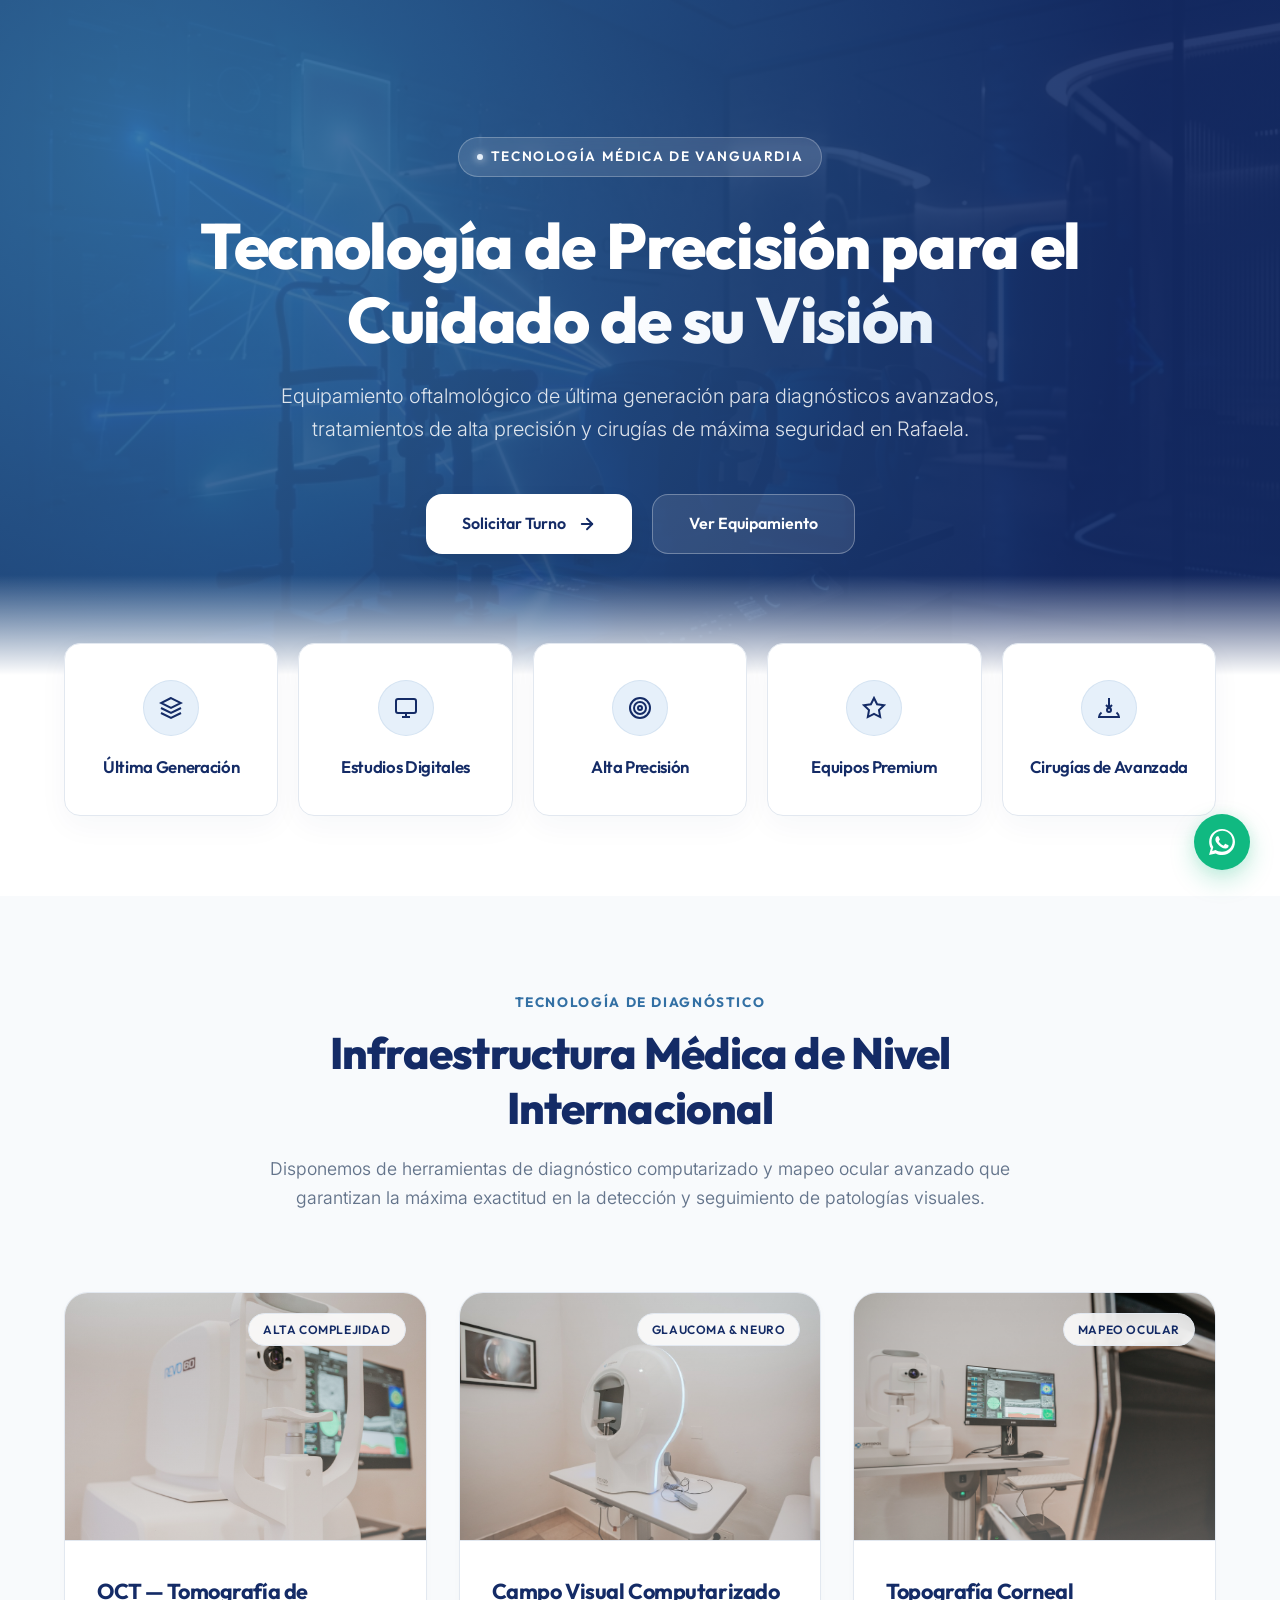
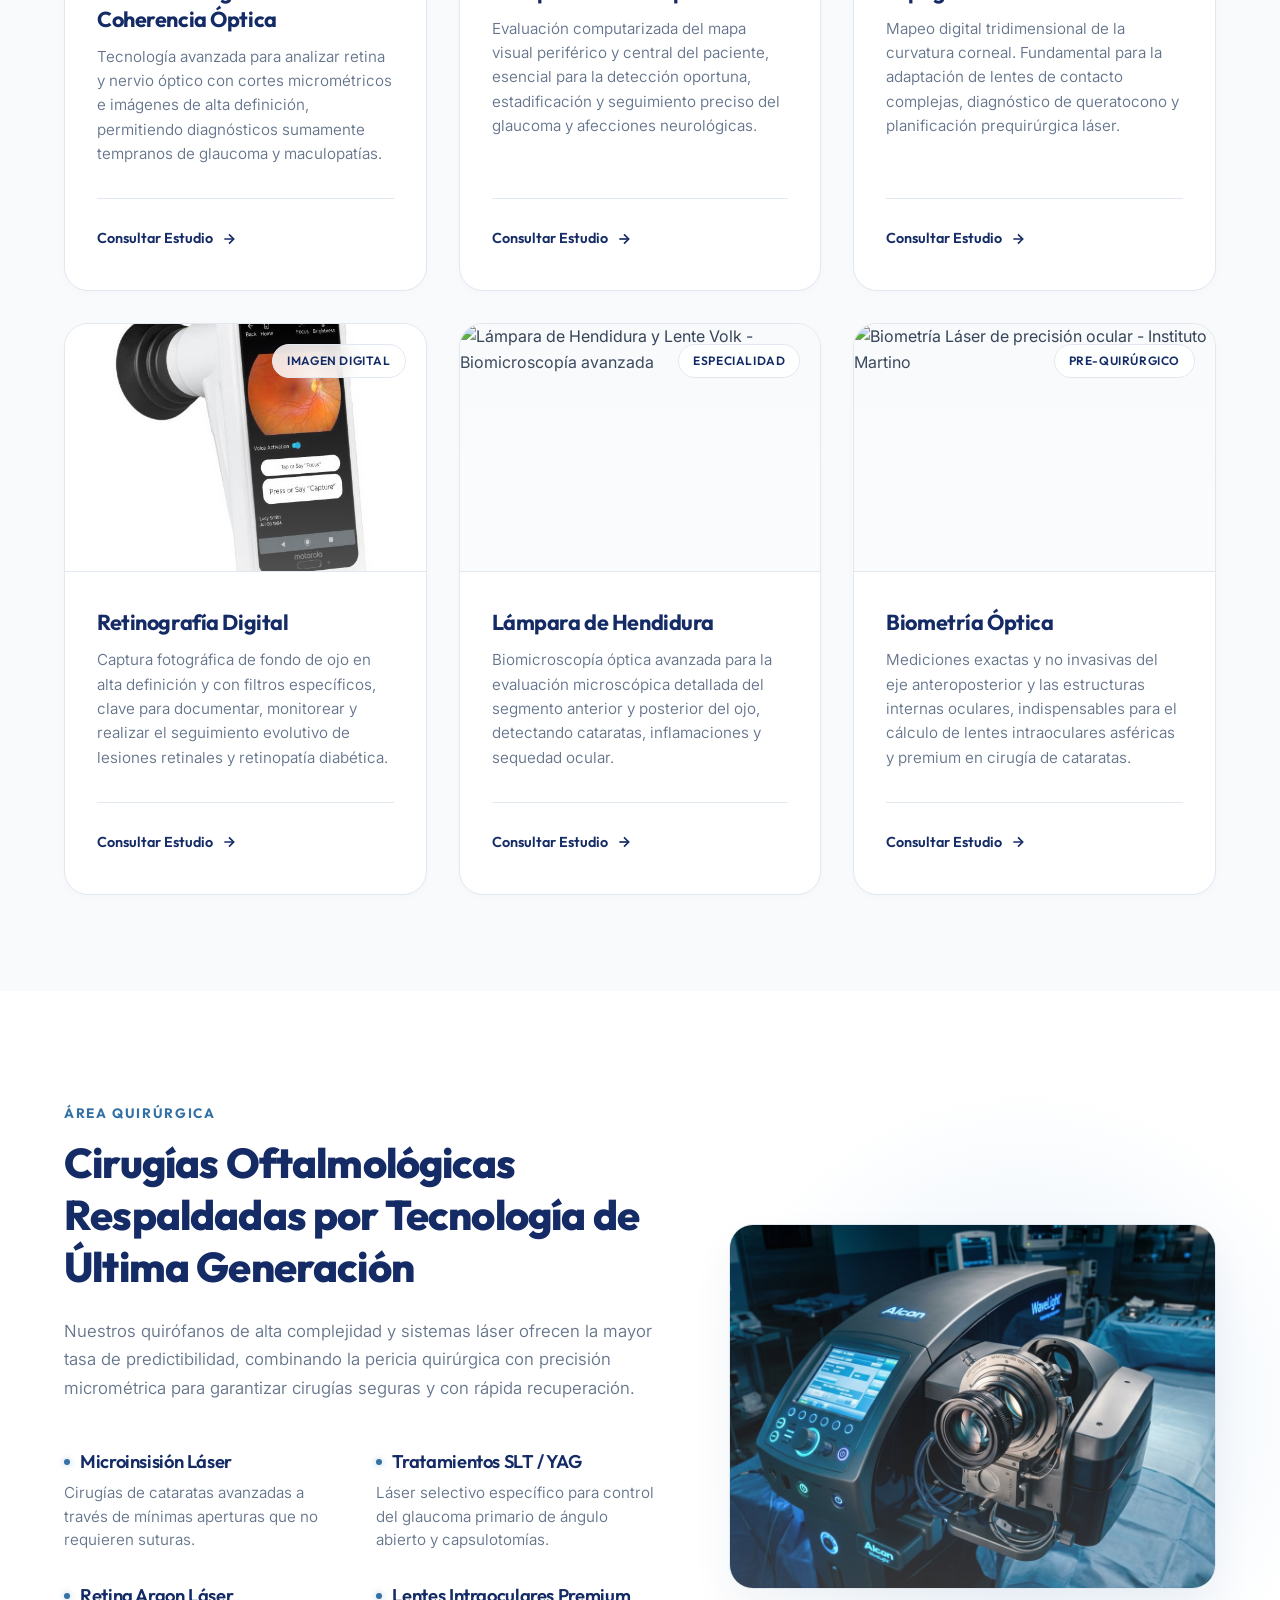
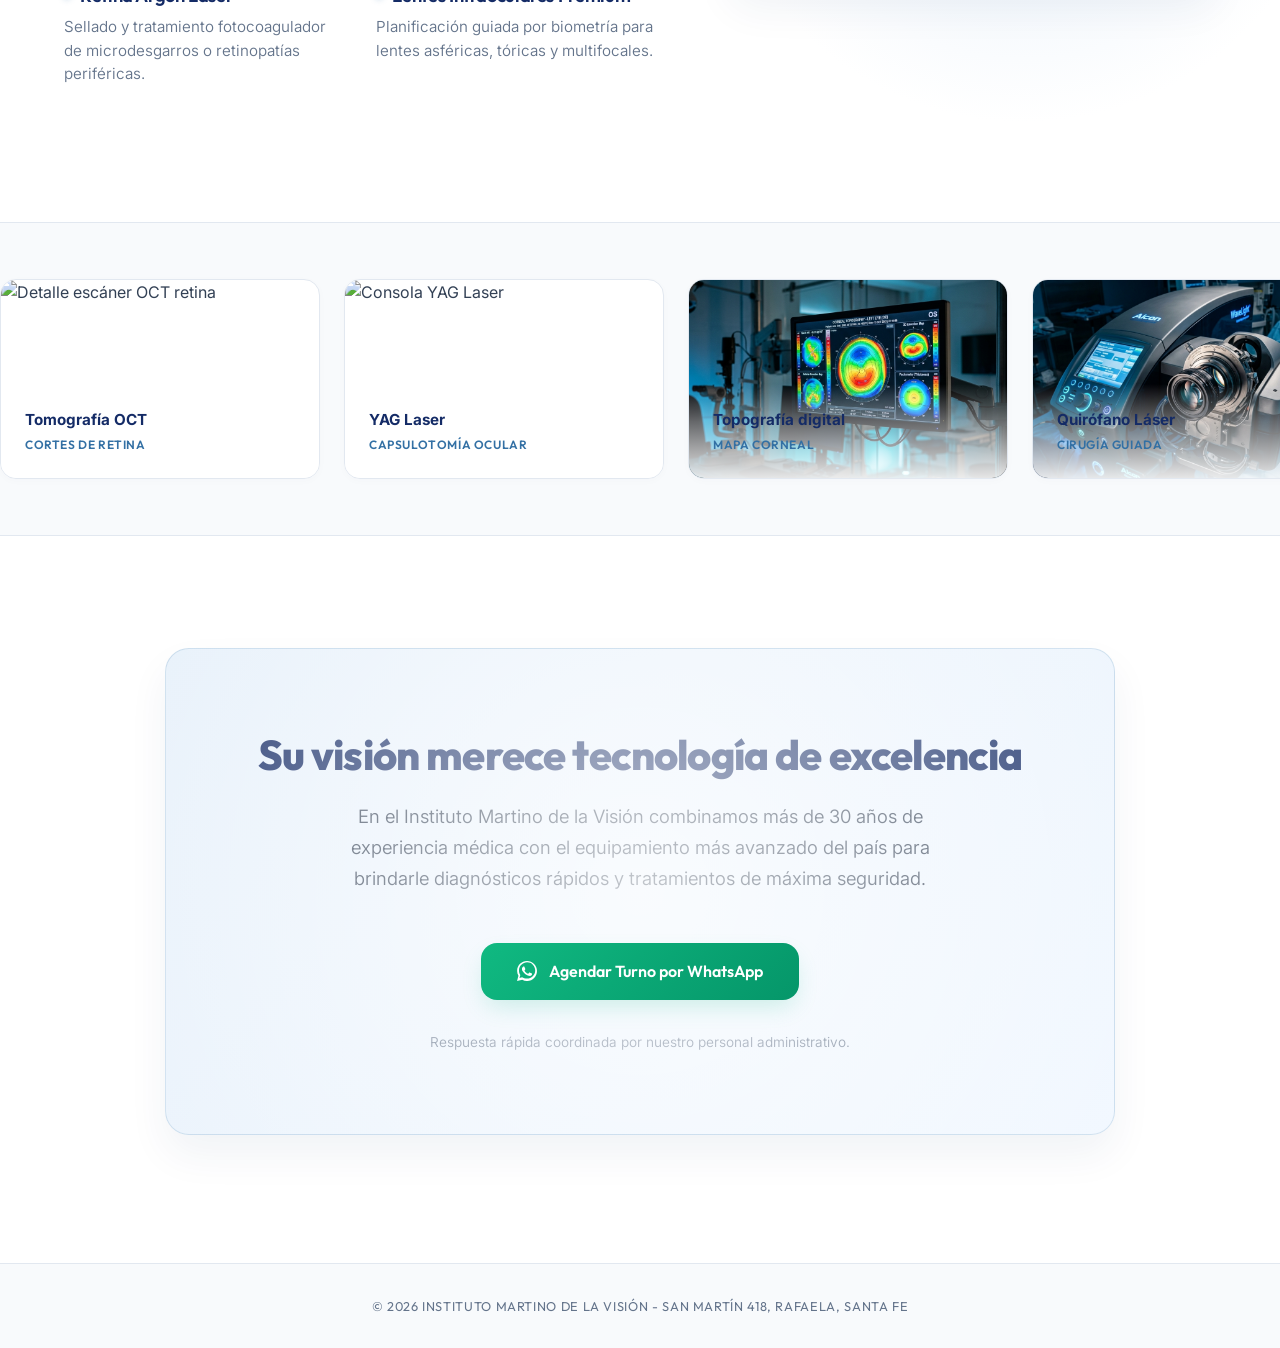
==== commit d8332e4a: "Actualizar imagen de retinografia digital" ====
--- a/index.html
+++ b/index.html
@@ -207,7 +207,7 @@
             <!-- 4. Retinografía Digital -->
             <article class="equipment-card" id="card-retinografia">
                 <div class="equipment-image-container">
-                    <img src="images/retinografia.png" alt="Retinografía Digital de alta resolución de retina"
+                    <img src="images/retinografia_digital.jpg" alt="Retinografía Digital de alta resolución de retina"
                         class="equipment-image" loading="lazy">
                     <div class="equipment-image-overlay"></div>
                     <span class="equipment-badge">Imagen Digital</span>
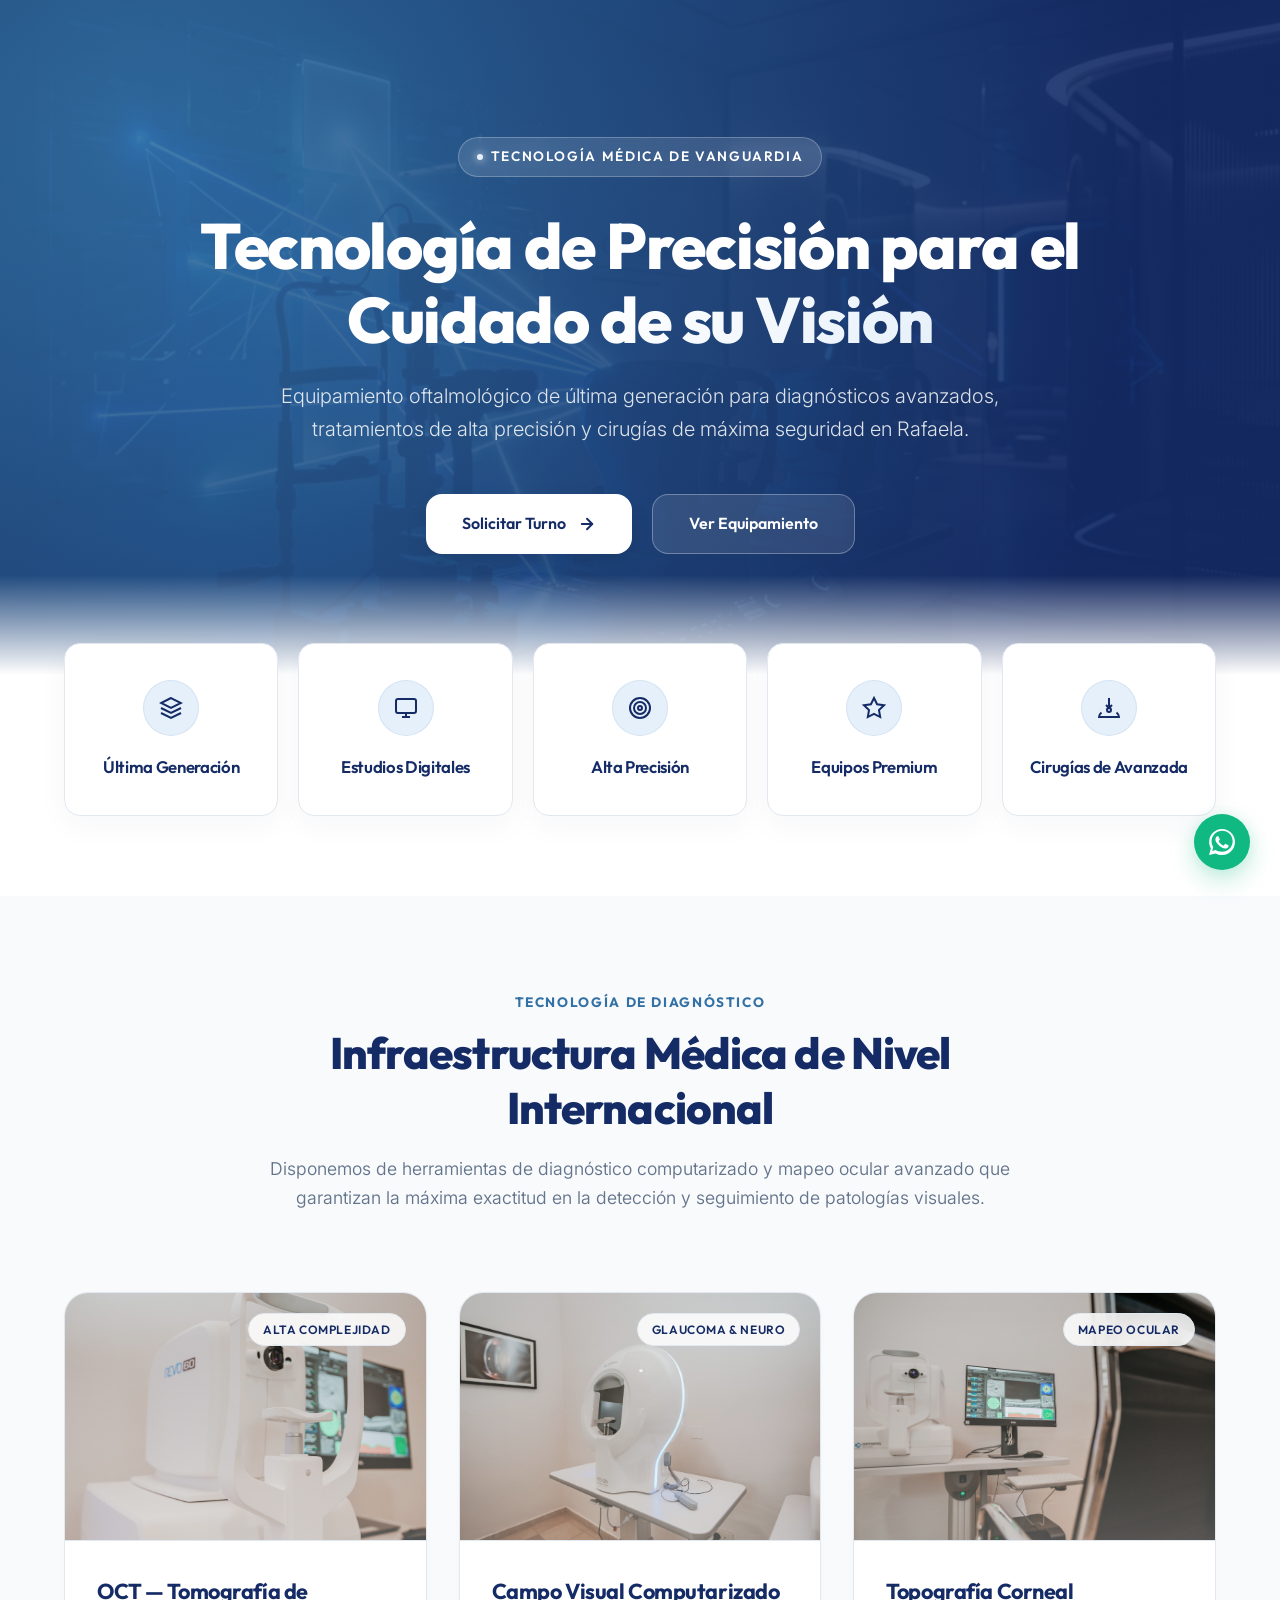
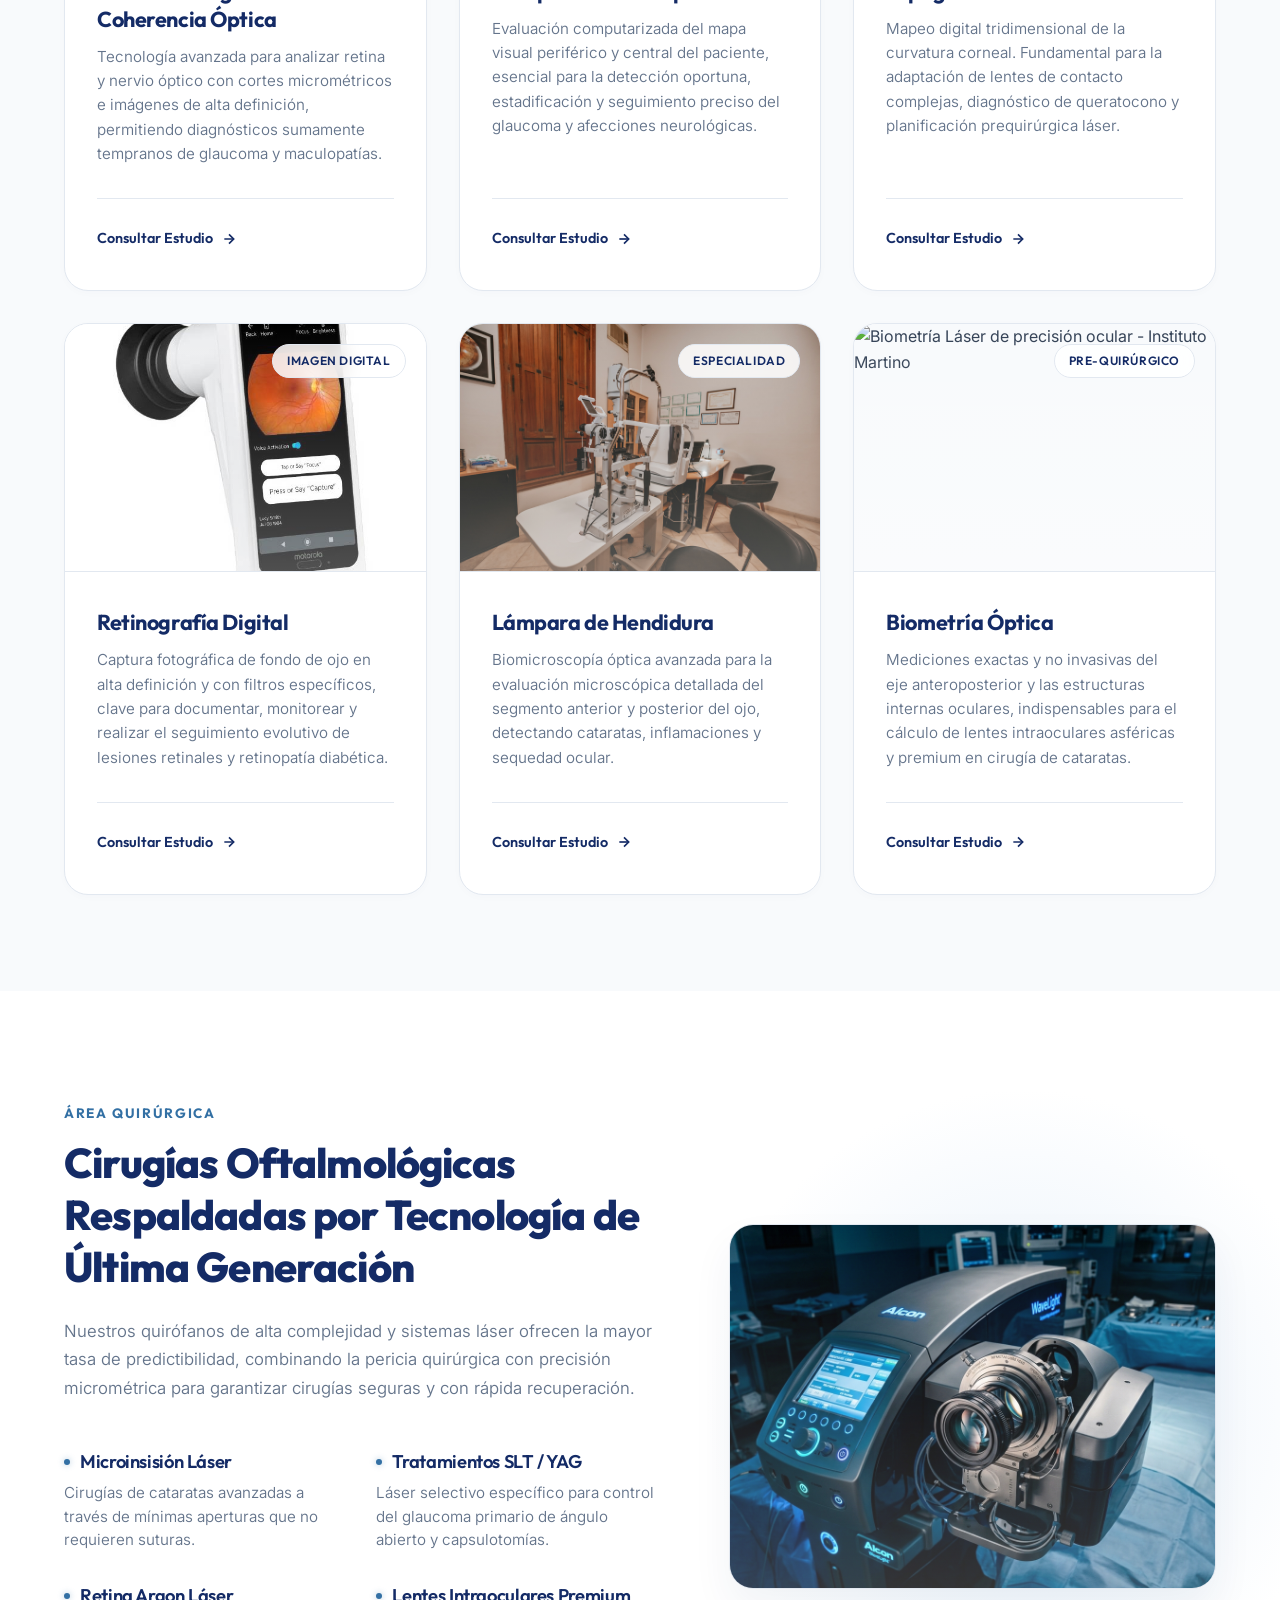
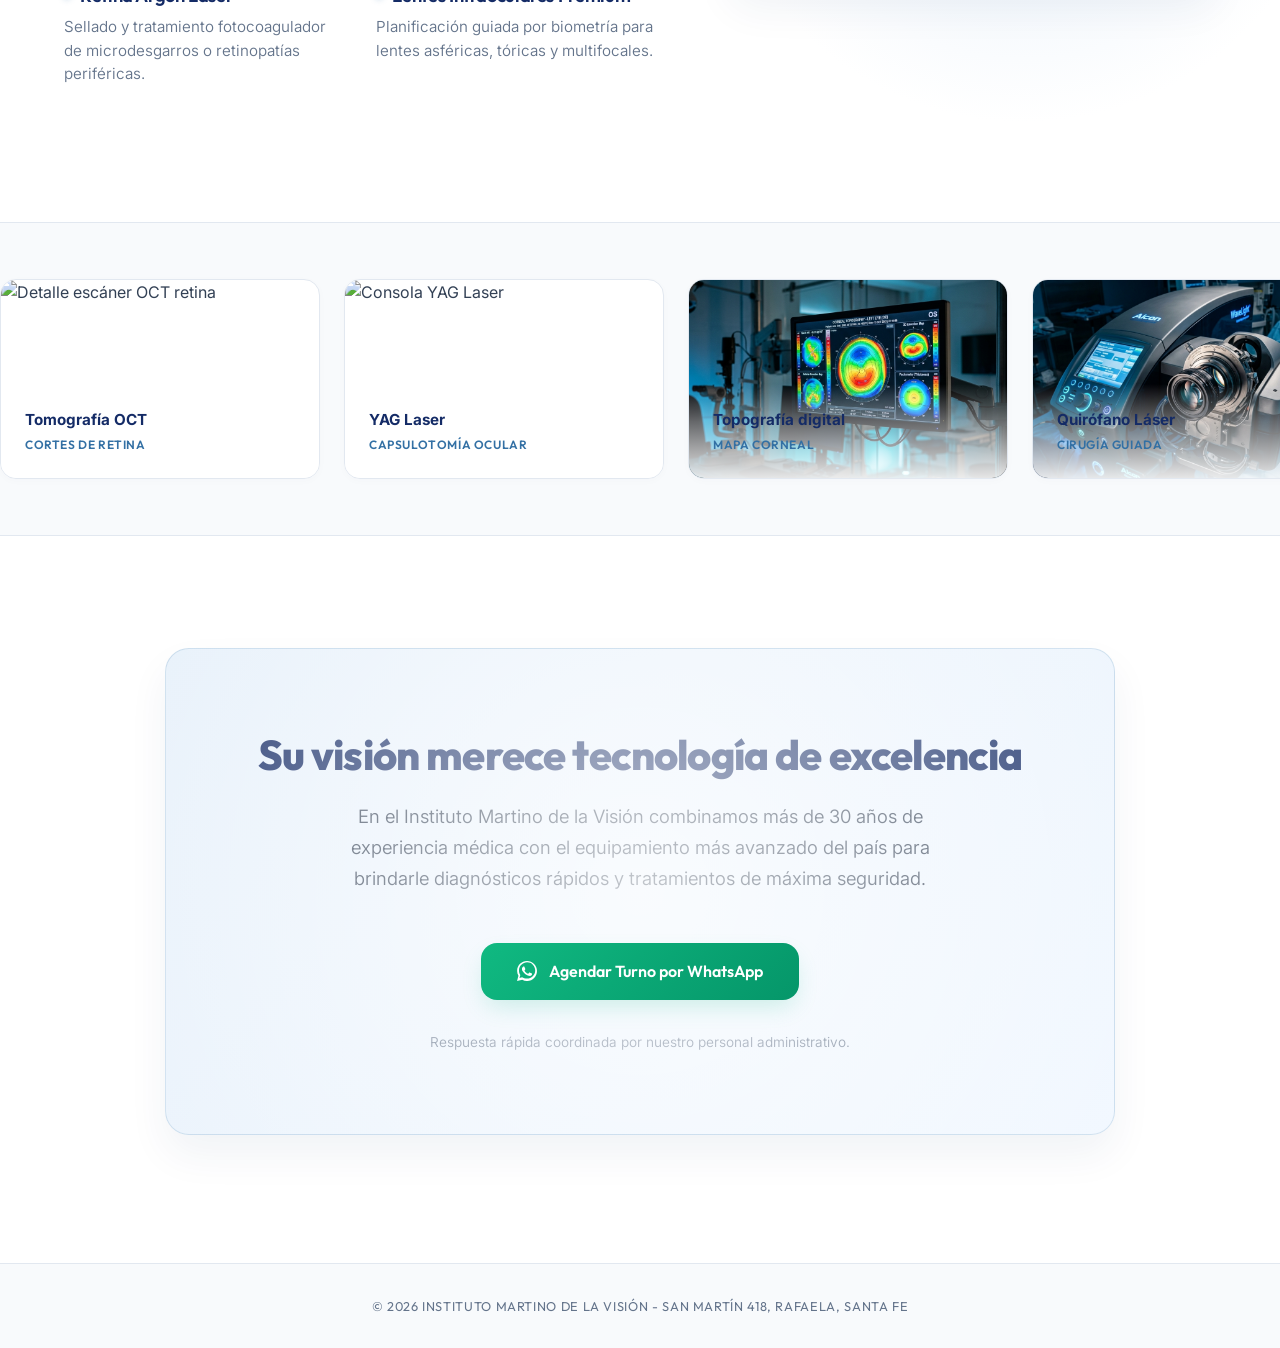
==== commit d6df35ab: "Actualizar imagen de lampara de hendidura" ====
--- a/index.html
+++ b/index.html
@@ -235,7 +235,7 @@
             <!-- 5. Lámpara de Hendidura -->
             <article class="equipment-card" id="card-hendidura">
                 <div class="equipment-image-container">
-                    <img src="https://static.wixstatic.com/media/8e4473_5eaf302581384e9aa98f4da72eb62b73~mv2.png"
+                    <img src="images/lampara_hendidura.jpg"
                         alt="Lámpara de Hendidura y Lente Volk - Biomicroscopía avanzada" class="equipment-image"
                         loading="lazy">
                     <div class="equipment-image-overlay"></div>
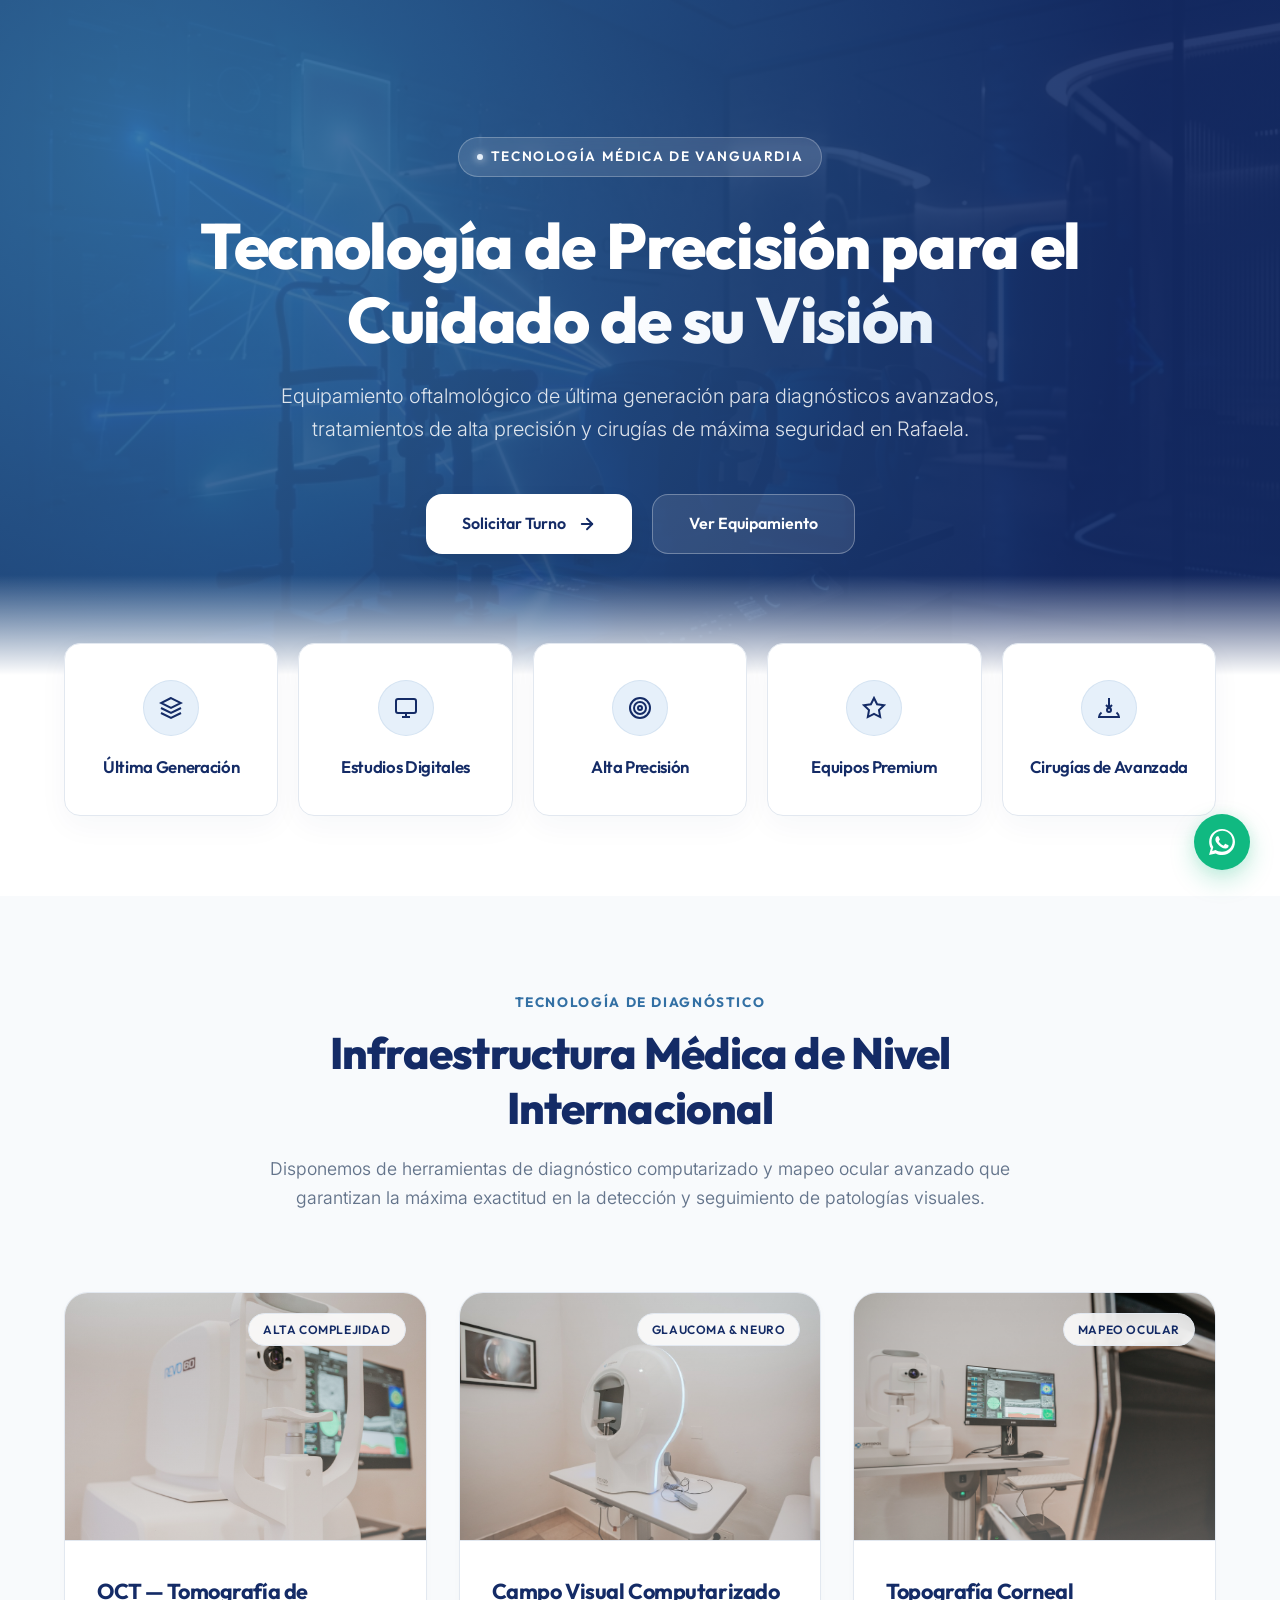
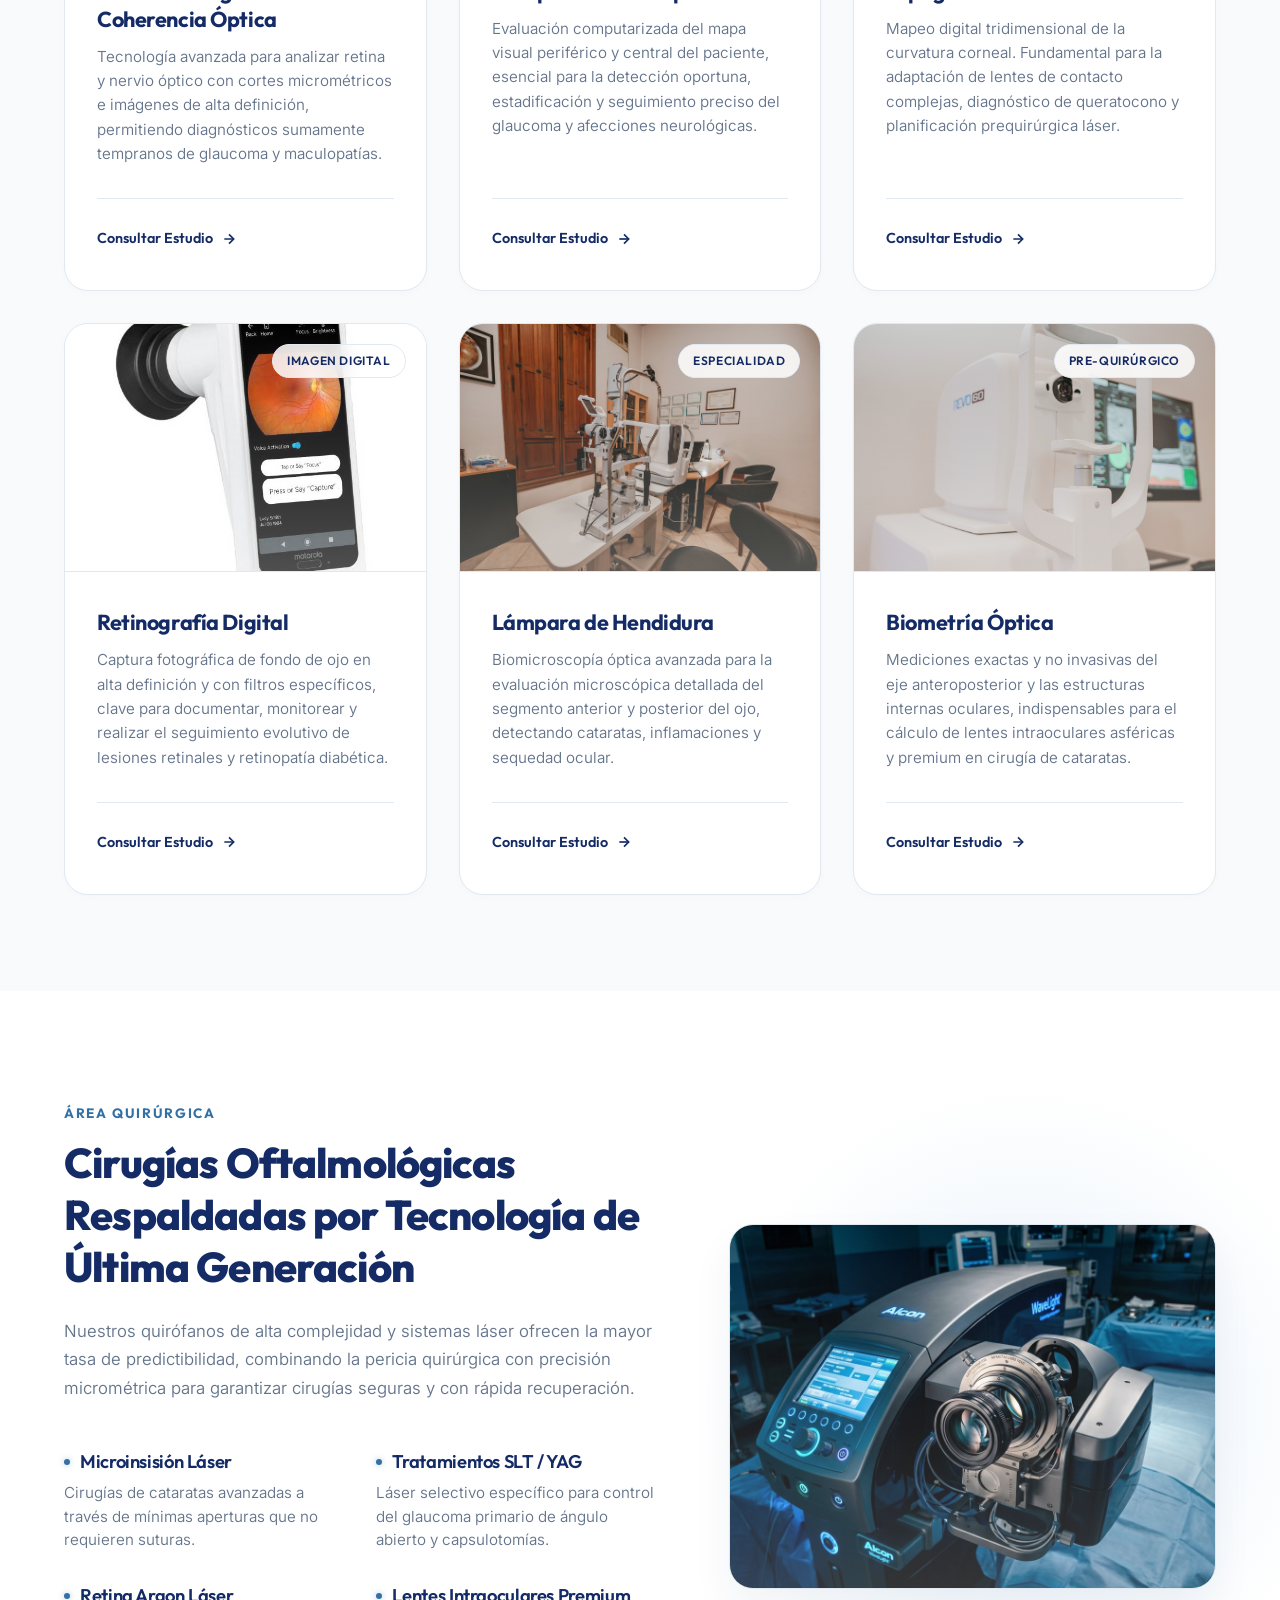
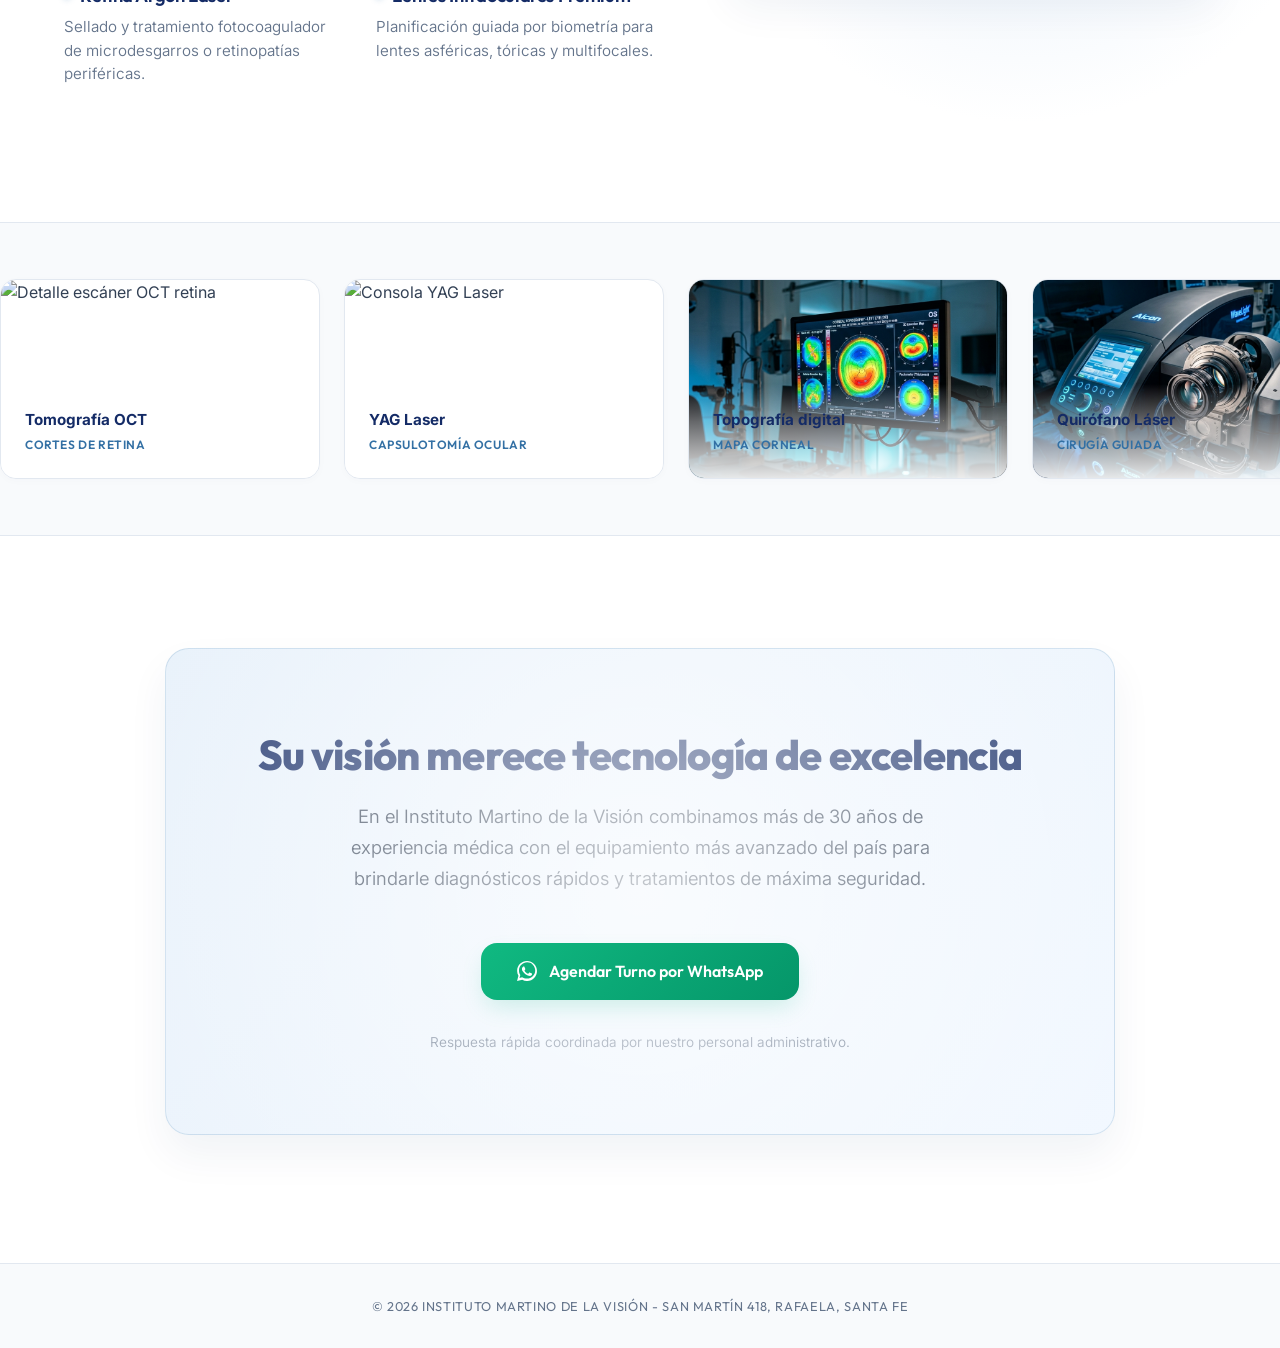
==== commit 8c1b5962: "Actualizar equipo de biometria optica" ====
--- a/index.html
+++ b/index.html
@@ -263,8 +263,7 @@
             <!-- 6. Biometría Óptica -->
             <article class="equipment-card" id="card-biometria">
                 <div class="equipment-image-container">
-                    <img src="https://static.wixstatic.com/media/8e4473_514353db1e6e42b592003eb2cf0bf6c0~mv2.jpg"
-                        alt="Biometría Láser de precisión ocular - Instituto Martino" class="equipment-image"
+                    <img src="images/biometria_optica.jpg" alt="Equipo de Biometría Óptica" class="equipment-image"
                         loading="lazy">
                     <div class="equipment-image-overlay"></div>
                     <span class="equipment-badge">Pre-Quirúrgico</span>
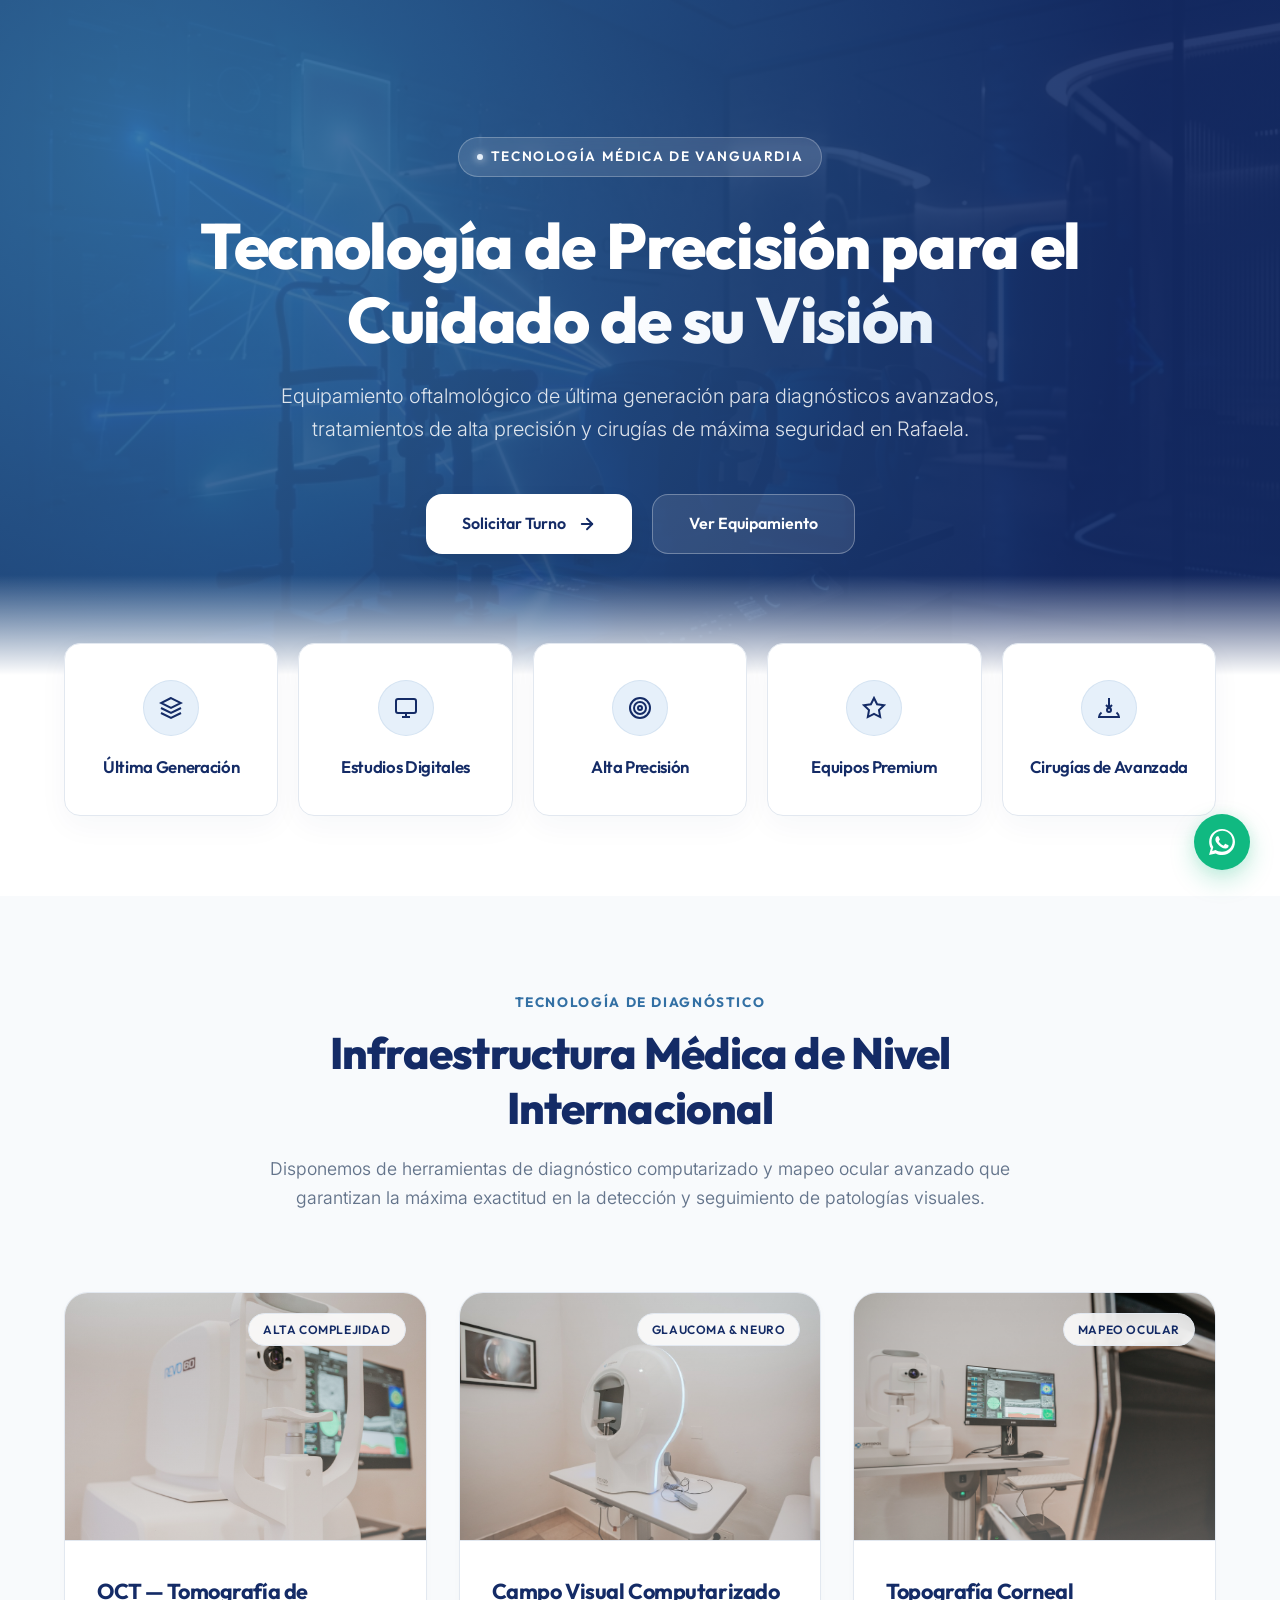
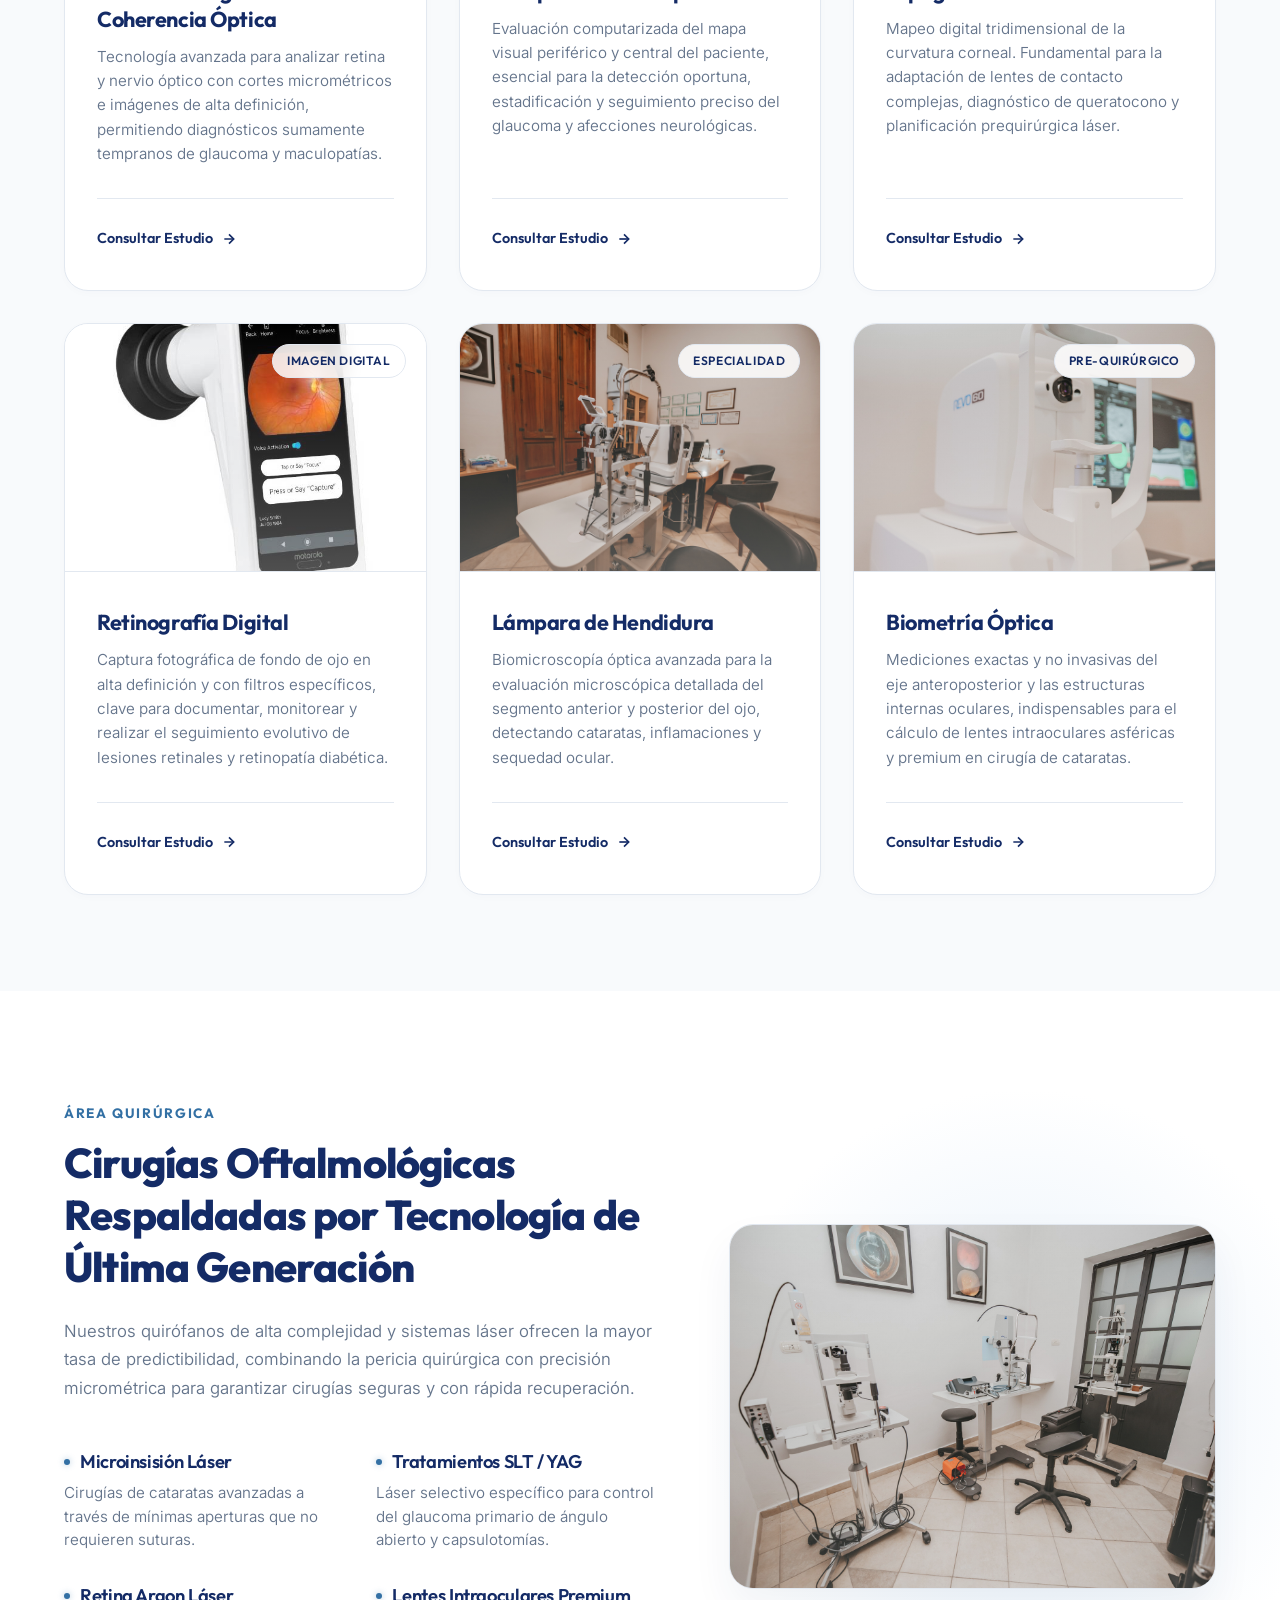
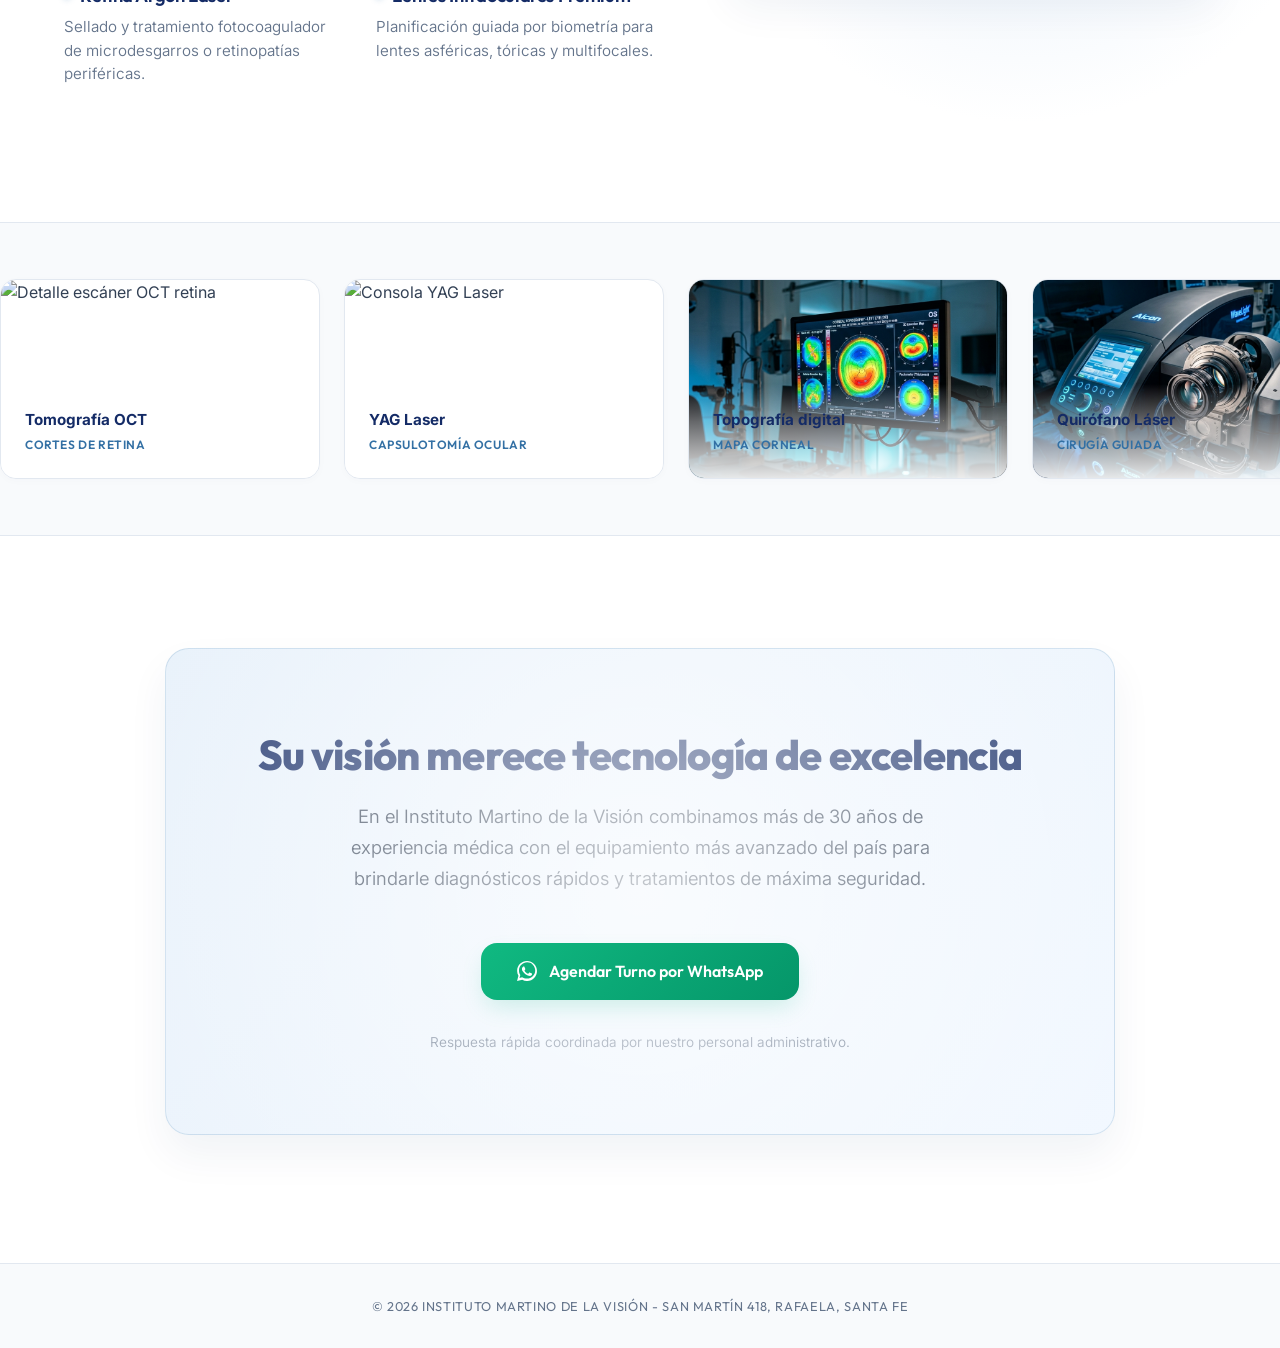
==== commit 178e76f8: "Actualiza imagen del equipo laser" ====
--- a/index.html
+++ b/index.html
@@ -327,7 +327,7 @@
                 </div>
             </div>
             <div class="surgery-image-container">
-                <img src="images/laser_oftalmologico.png"
+                <img src="images/equipo_laser.jpg"
                     alt="Equipamiento láser quirúrgico avanzado en quirófano oftalmológico" class="surgery-image"
                     loading="lazy">
                 <div class="surgery-image-overlay"></div>
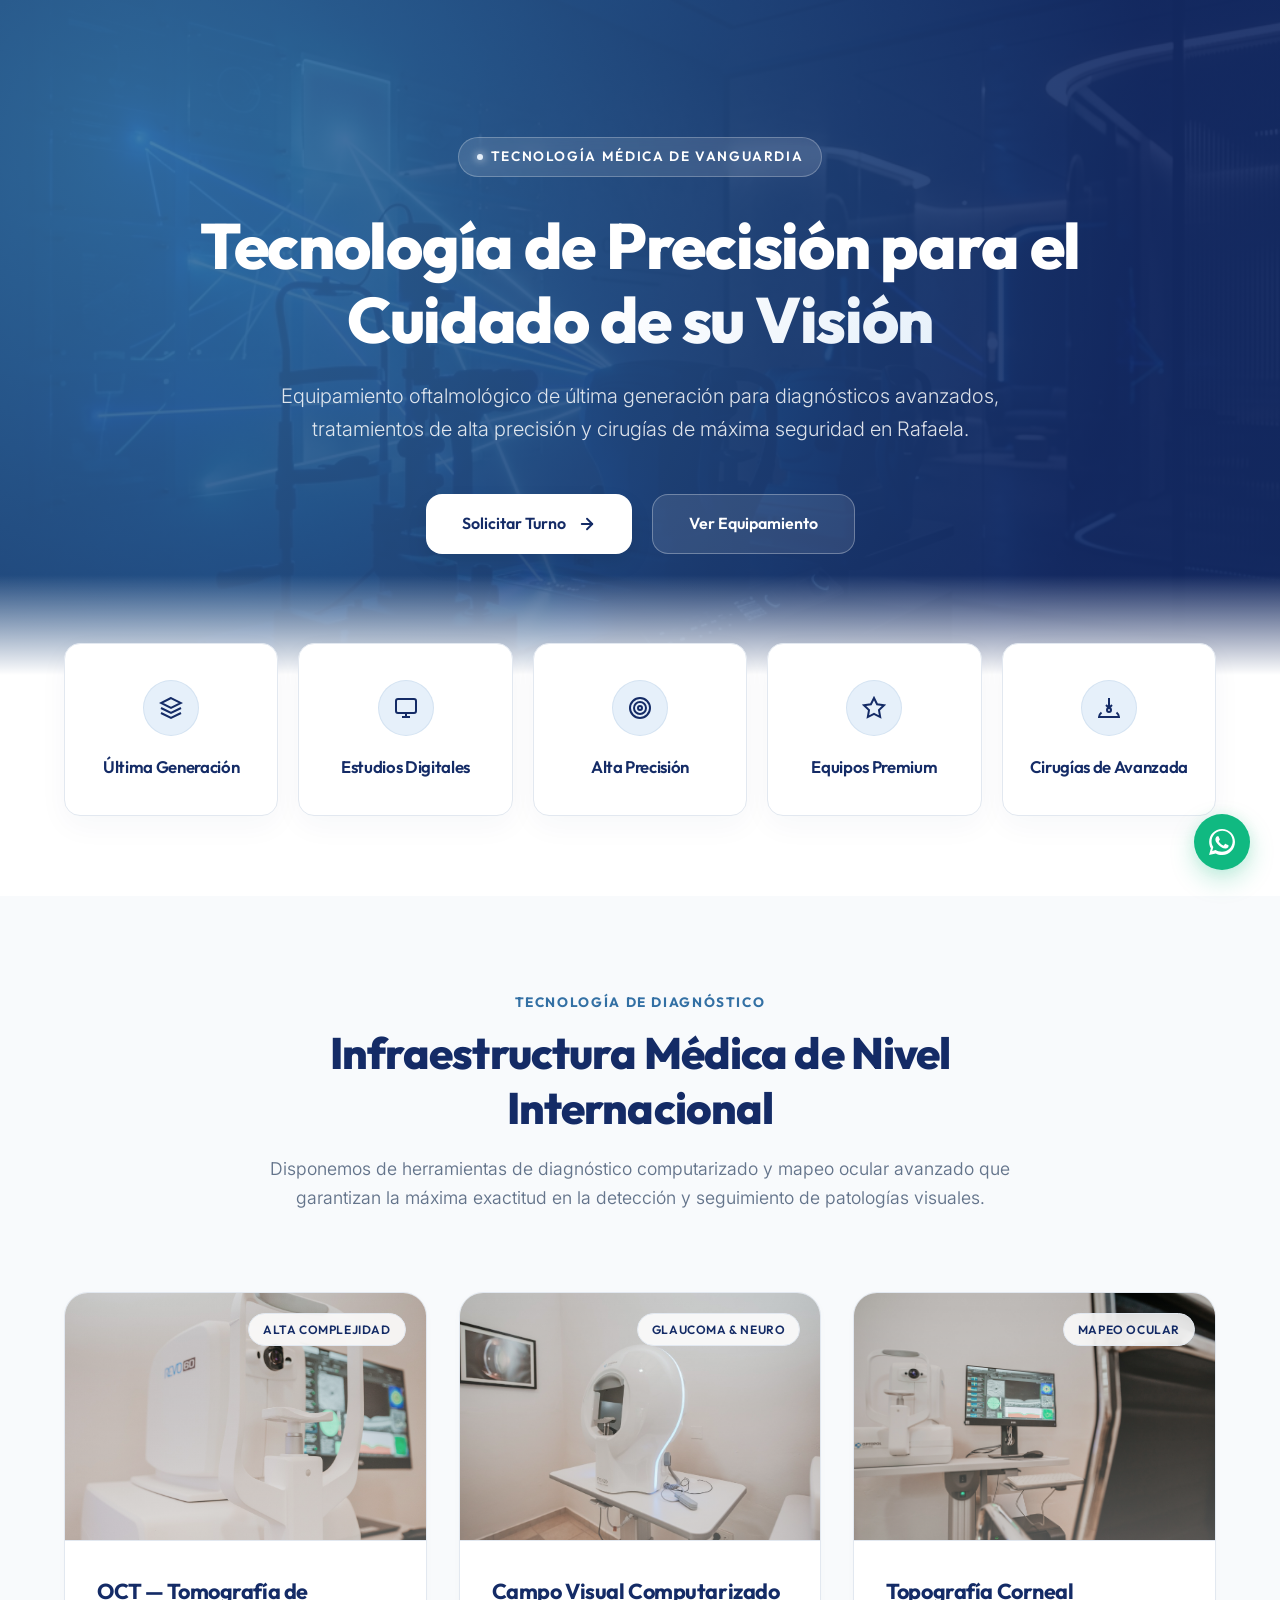
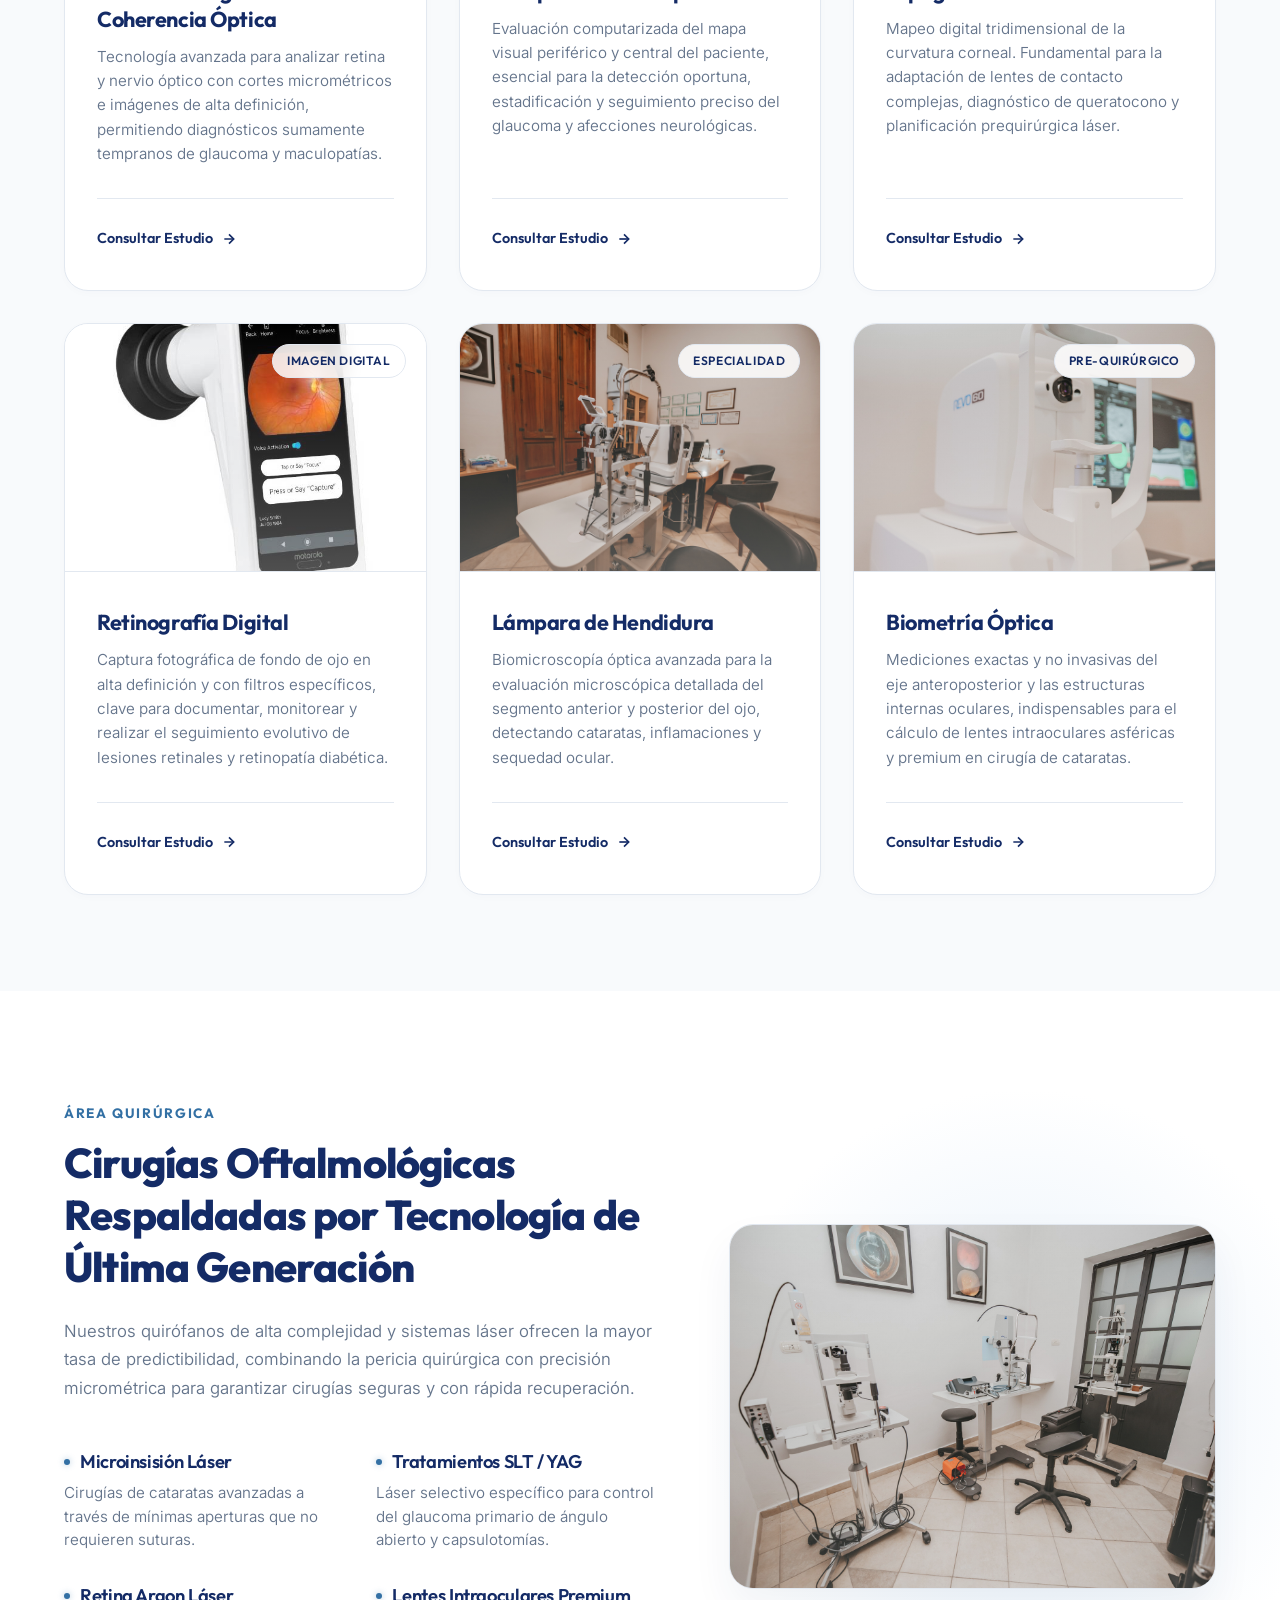
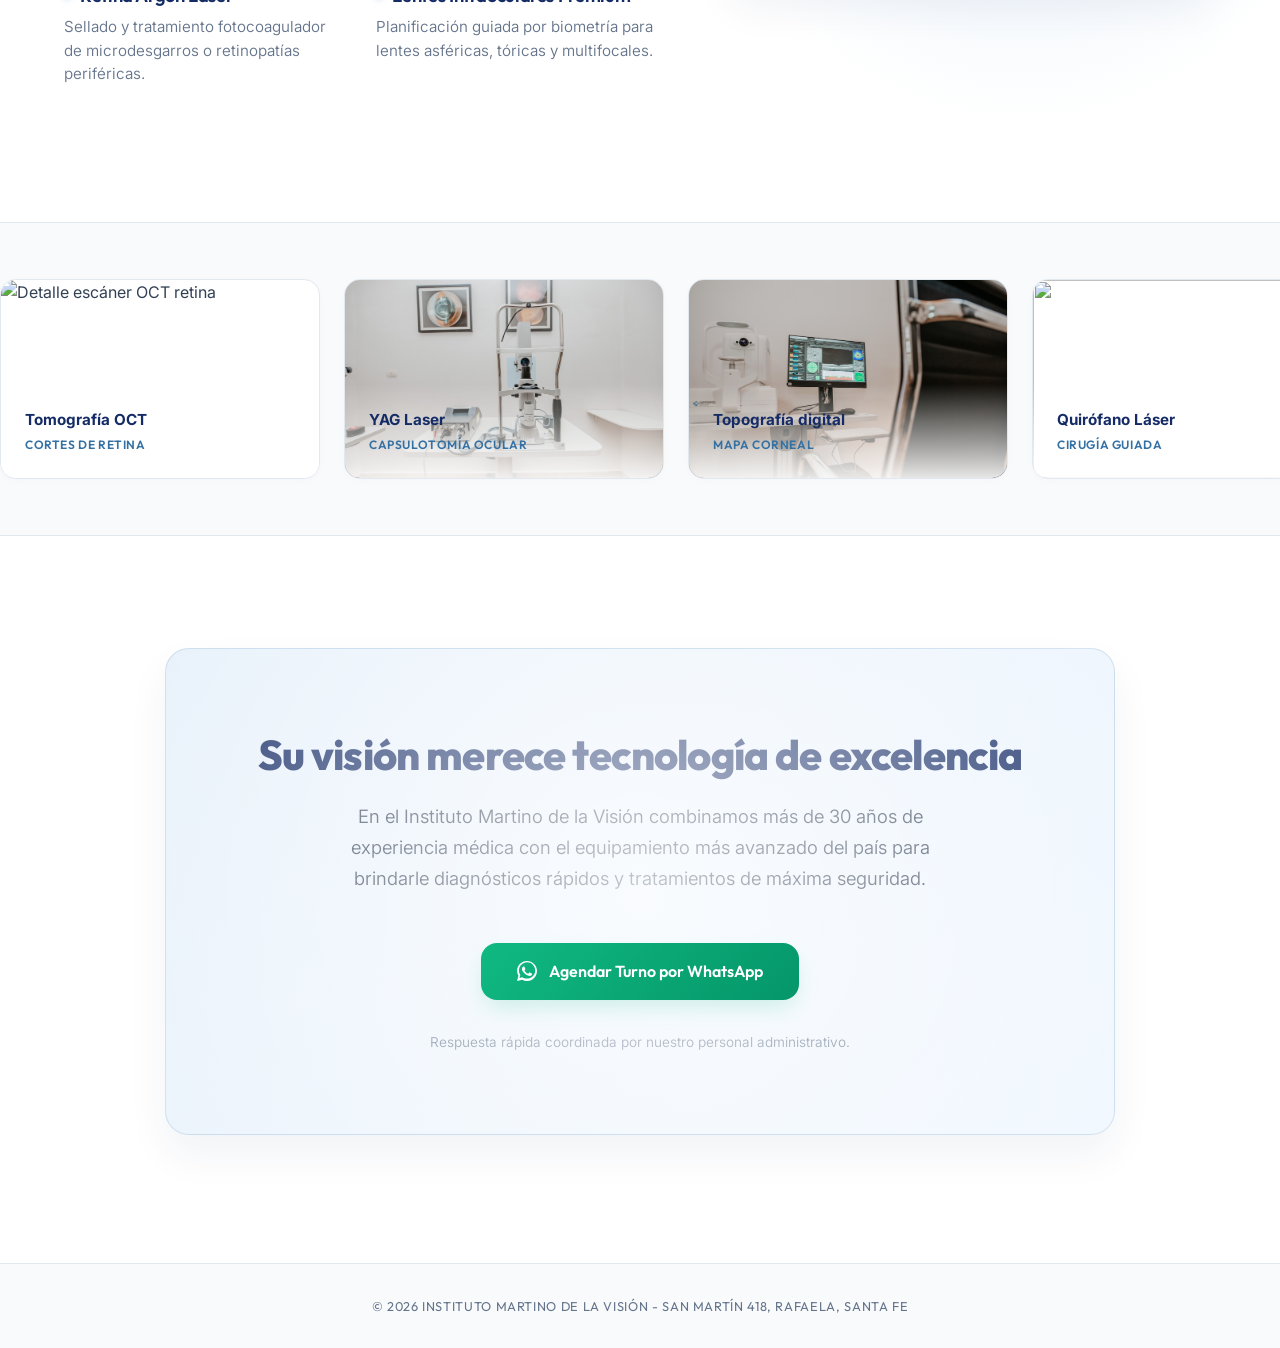
==== commit b8c77485: "Actualiza imagenes reales del equipamiento" ====
--- a/index.html
+++ b/index.html
@@ -349,8 +349,7 @@
             </div>
             <!-- Slide 2: YAG -->
             <div class="slider-card">
-                <img src="https://static.wixstatic.com/media/8e4473_077b68dfe21340bda96fb68768ef85d5~mv2.jpg"
-                    alt="Consola YAG Laser" loading="lazy">
+                <img src="images/yag_laser.jpg" alt="Consola YAG Laser" loading="lazy">
                 <div class="slider-overlay">
                     <span class="slider-card-title">YAG Laser</span>
                     <span class="slider-card-desc">Capsulotomía Ocular</span>
@@ -358,7 +357,7 @@
             </div>
             <!-- Slide 3: Corneal Topo -->
             <div class="slider-card">
-                <img src="images/topografia_corneal.png" alt="Mapa corneal digital 3D" loading="lazy">
+                <img src="images/topografia_corneal_real.jpg" alt="Mapa corneal digital 3D" loading="lazy">
                 <div class="slider-overlay">
                     <span class="slider-card-title">Topografía digital</span>
                     <span class="slider-card-desc">Mapa Corneal</span>
@@ -366,8 +365,7 @@
             </div>
             <!-- Slide 4: Laser consola -->
             <div class="slider-card">
-                <img src="images/laser_oftalmologico.png" alt="Instrumental óptico de precisión quirúrgica"
-                    loading="lazy">
+                <img src="images/equipo_laser.jpg alt=" Instrumental óptico de precisión quirúrgica" loading="lazy">
                 <div class="slider-overlay">
                     <span class="slider-card-title">Quirófano Láser</span>
                     <span class="slider-card-desc">Cirugía Guiada</span>
@@ -401,8 +399,7 @@
                 </div>
             </div>
             <div class="slider-card">
-                <img src="https://static.wixstatic.com/media/8e4473_077b68dfe21340bda96fb68768ef85d5~mv2.jpg"
-                    alt="Consola YAG Laser" loading="lazy">
+                <img src="images/yag_laser.jpg" alt="Consola YAG Laser" loading="lazy">
                 <div class="slider-overlay">
                     <span class="slider-card-title">YAG Laser</span>
                     <span class="slider-card-desc">Capsulotomía Ocular</span>
